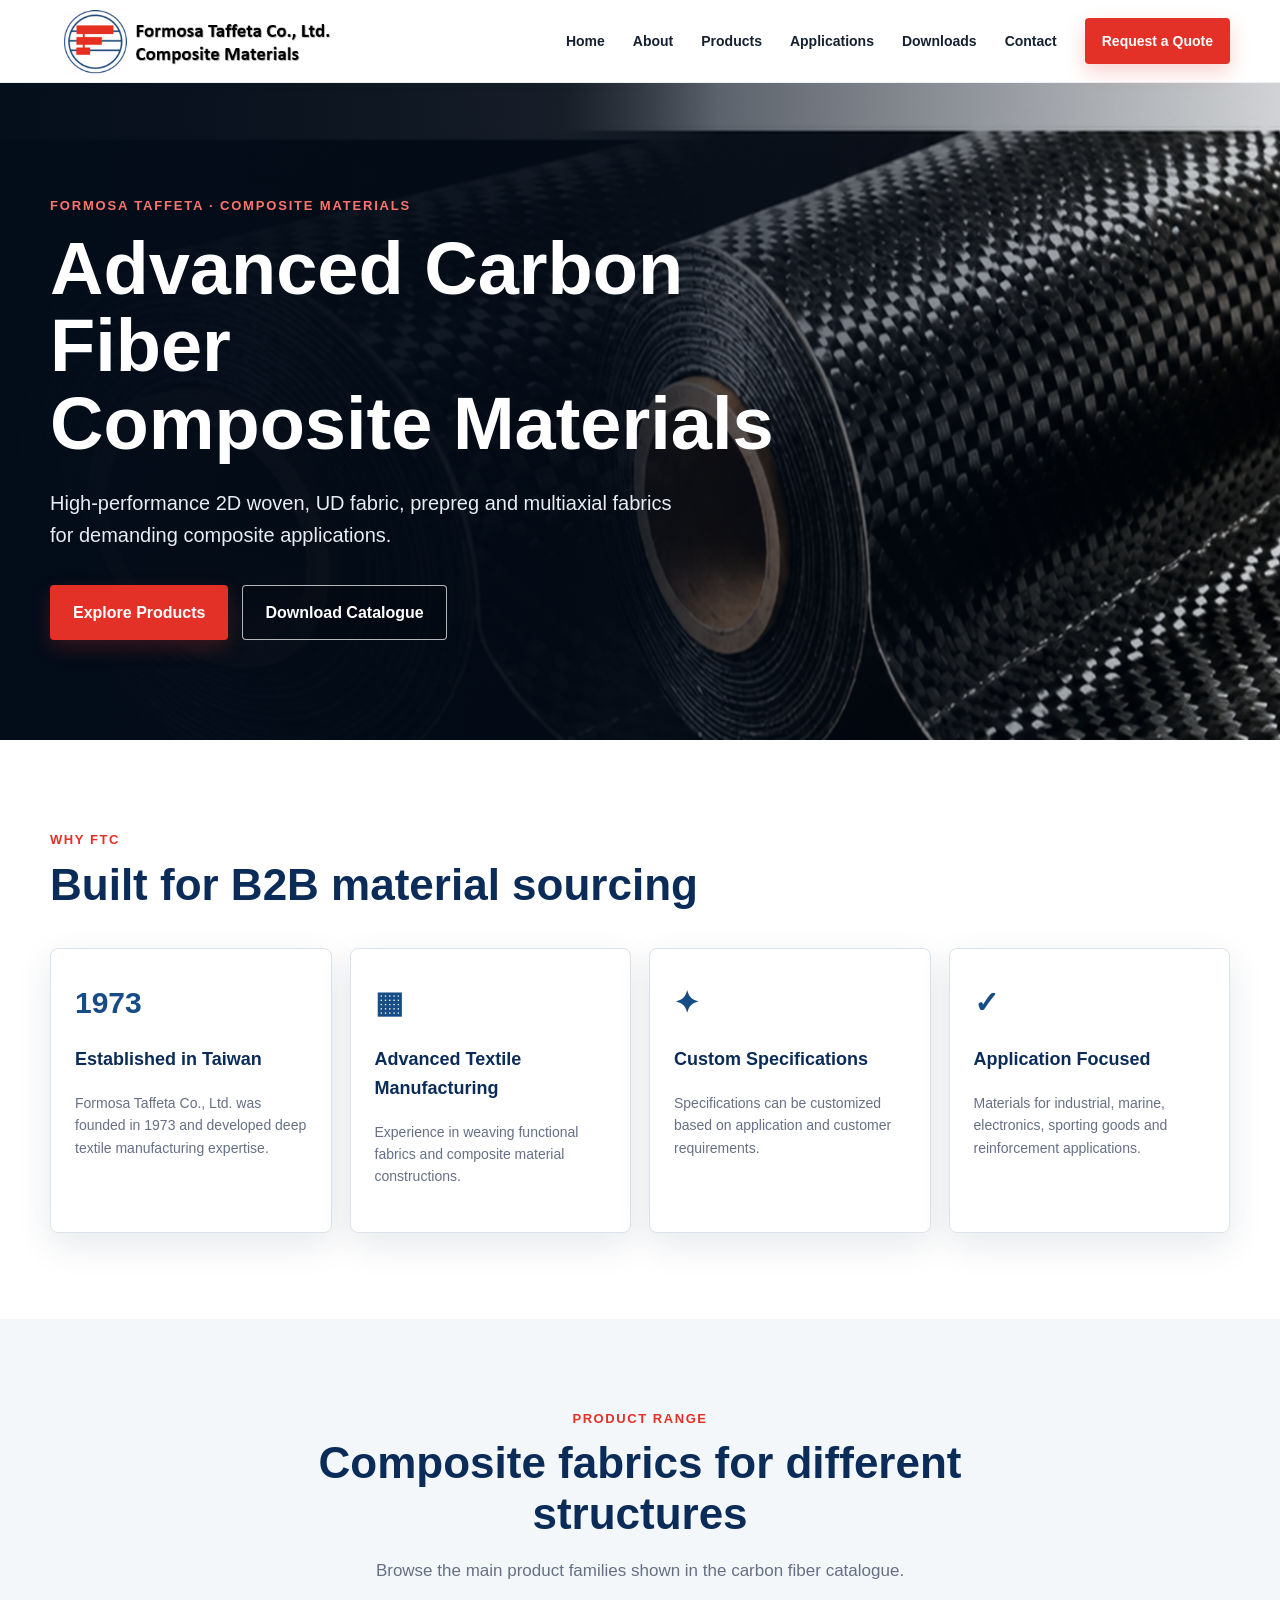
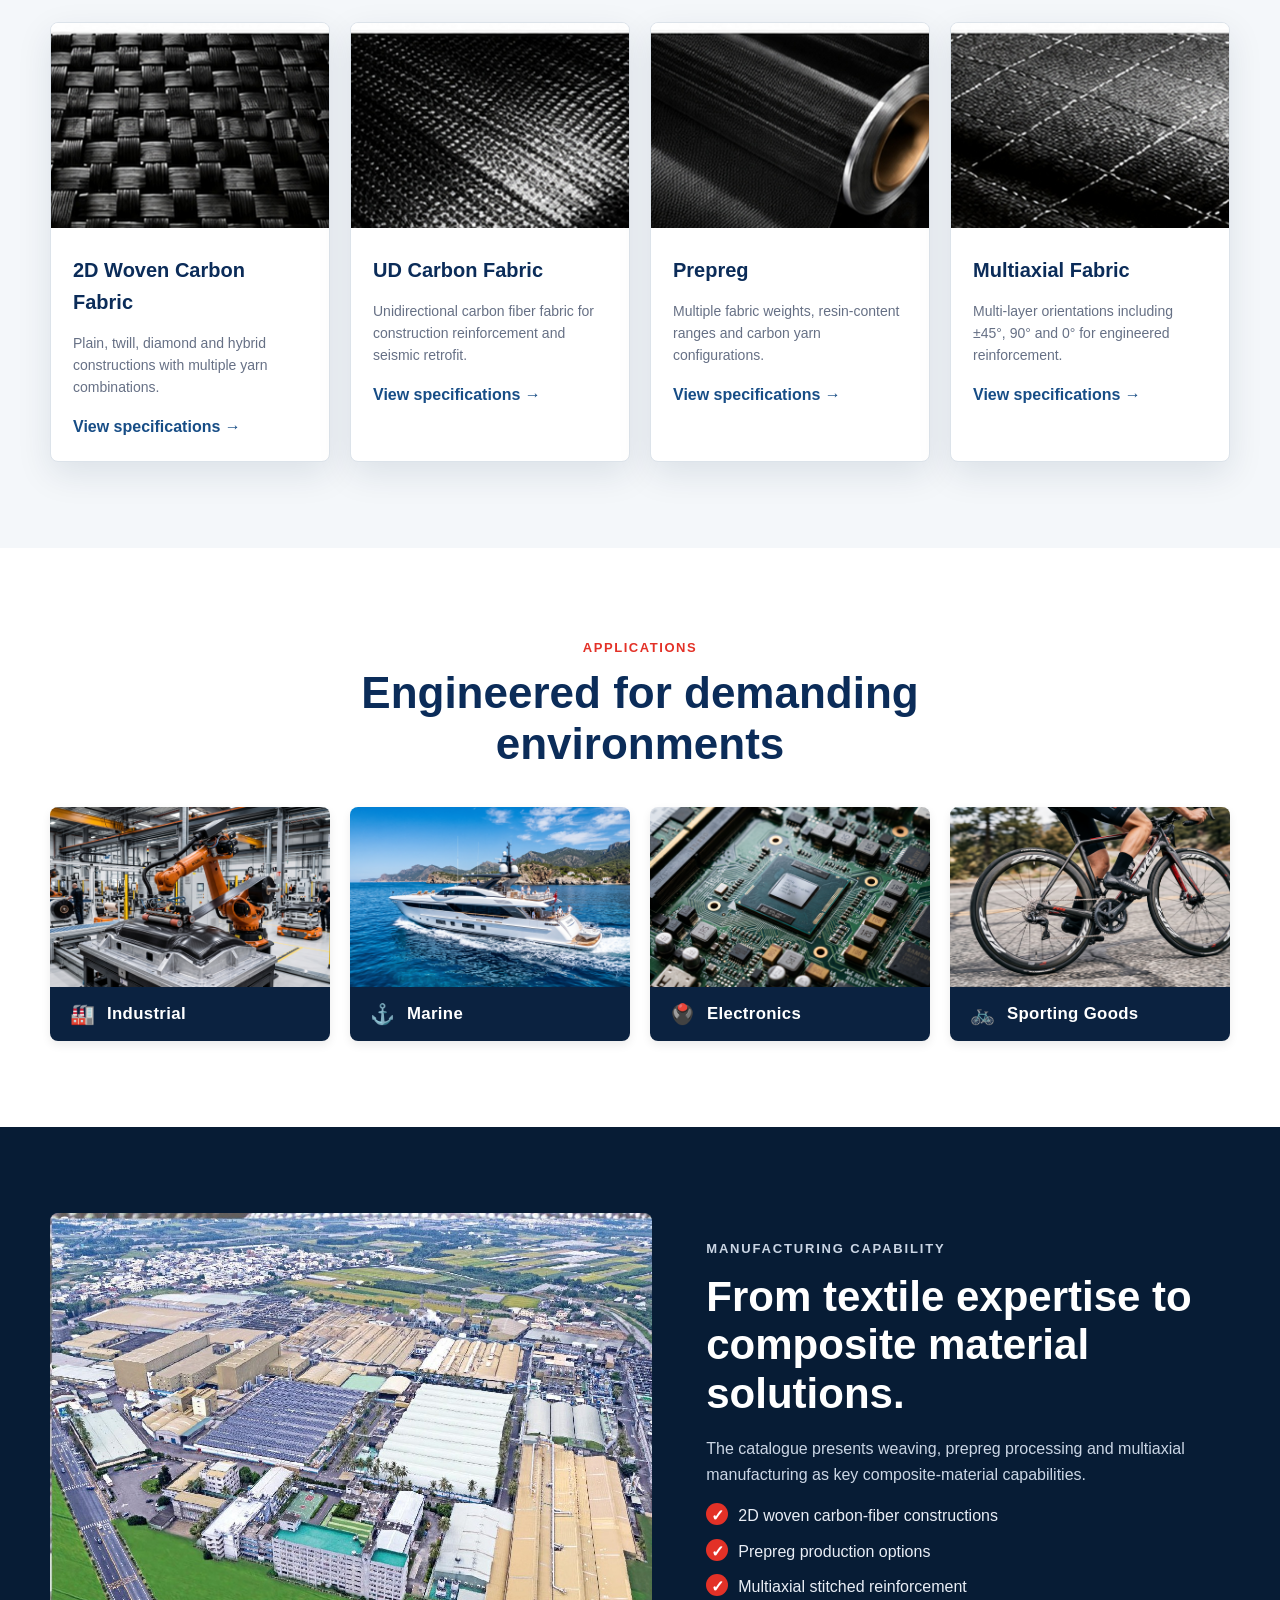
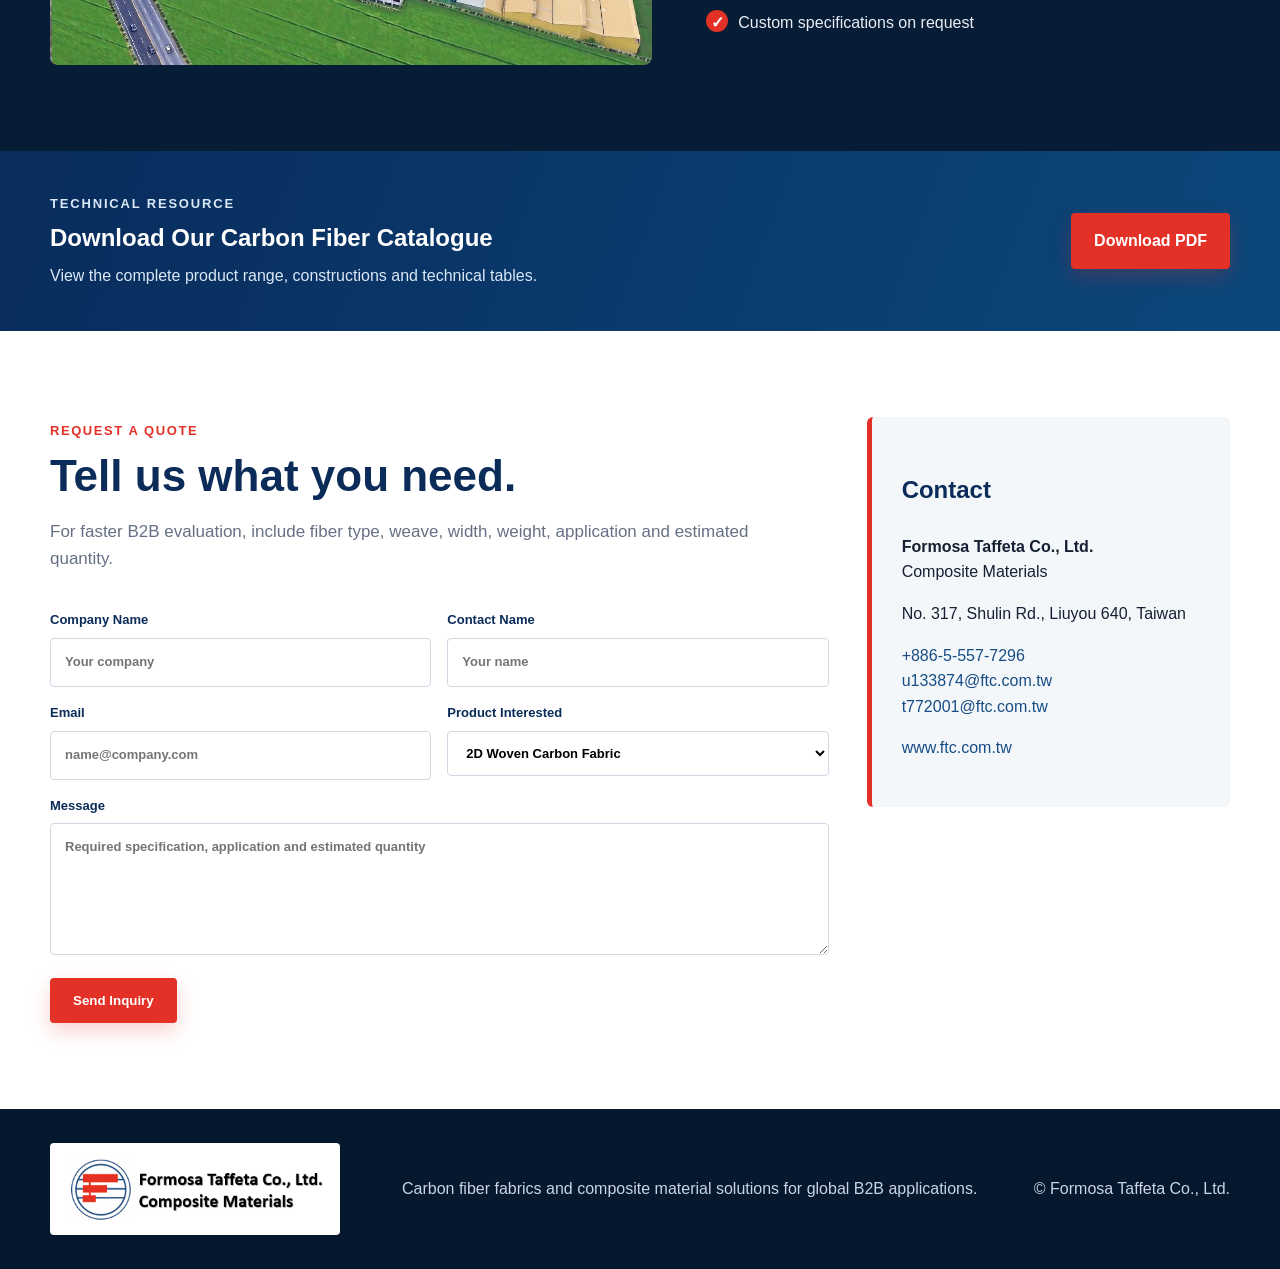
==== index.html @ 5f7ea757 "Update index.html" ====
<!doctype html>
<html lang="en">
<head>
  <meta charset="utf-8">
  <meta name="viewport" content="width=device-width, initial-scale=1">
  <meta name="description" content="Formosa Taffeta composite materials — carbon fiber fabrics, UD fabrics, prepreg and multiaxial fabrics for industrial applications.">
  <title>Formosa Taffeta Composite Materials</title>
  <link rel="stylesheet" href="css/style.css">
</head>
<body>
  <header class="site-header">
    <div class="container header-inner">
      <a class="brand" href="#home" aria-label="Formosa Taffeta Composite Materials home">
        <img src="images/logo.png" alt="Formosa Taffeta Co., Ltd. Composite Materials logo">
      </a>
      <input class="nav-toggle" type="checkbox" id="nav-toggle" aria-label="Toggle navigation">
      <label class="nav-toggle-label" for="nav-toggle"><span></span><span></span><span></span></label>
      <nav class="main-nav" aria-label="Primary navigation">
        <a href="#home">Home</a><a href="#about">About</a><a href="#products">Products</a>
        <a href="#applications">Applications</a><a href="#downloads">Downloads</a><a href="#contact">Contact</a>
        <a class="btn btn-sm btn-red" href="#contact">Request a Quote</a>
      </nav>
    </div>
  </header>

  <main>
    <section id="home" class="hero">
      <div class="hero-overlay"></div>
      <div class="container hero-content">
        <p class="eyebrow">FORMOSA TAFFETA · COMPOSITE MATERIALS</p>
        <h1>Advanced Carbon Fiber<br>Composite Materials</h1>
        <p class="hero-copy">High-performance 2D woven, UD fabric, prepreg and multiaxial fabrics for demanding composite applications.</p>
        <div class="hero-actions">
          <a class="btn btn-red" href="#products">Explore Products</a>
          <a class="btn btn-ghost" href="docs/FTC_Carbon_Fiber_Catalogue.pdf" target="_blank" rel="noopener">Download Catalogue</a>
        </div>
      </div>
    </section>

    <section id="about" class="section why-section">
      <div class="container">
        <div class="section-heading"><span>WHY FTC</span><h2>Built for B2B material sourcing</h2></div>
        <div class="why-grid">
          <article class="why-card"><div class="icon">1973</div><h3>Established in Taiwan</h3><p>Formosa Taffeta Co., Ltd. was founded in 1973 and developed deep textile manufacturing expertise.</p></article>
          <article class="why-card"><div class="icon">▦</div><h3>Advanced Textile Manufacturing</h3><p>Experience in weaving functional fabrics and composite material constructions.</p></article>
          <article class="why-card"><div class="icon">✦</div><h3>Custom Specifications</h3><p>Specifications can be customized based on application and customer requirements.</p></article>
          <article class="why-card"><div class="icon">✓</div><h3>Application Focused</h3><p>Materials for industrial, marine, electronics, sporting goods and reinforcement applications.</p></article>
        </div>
      </div>
    </section>

  <section id="products" class="section section-muted">
      <div class="container">
        <div class="section-heading centered"><span>PRODUCT RANGE</span><h2>Composite fabrics for different structures</h2><p>Browse the main product families shown in the carbon fiber catalogue.</p></div>
        <div class="product-grid">
          <article class="product-card"><img src="images/product-2d-woven.jpg" alt="2D woven carbon fiber fabric samples"><div class="card-body"><h3>2D Woven Carbon Fabric</h3><p>Plain, twill, diamond and hybrid constructions with multiple yarn combinations.</p><a href="2d-woven.html">View specifications →</a></div></article>
          <article class="product-card"><img src="images/product-ud.jpg" alt="Carbon fabric weaving process"><div class="card-body"><h3>UD Carbon Fabric</h3><p>Unidirectional carbon fiber fabric for construction reinforcement and seismic retrofit.</p><a href="#downloads">View specifications →</a></div></article>
          <article class="product-card"><img src="images/product-prepreg.jpg" alt="Prepreg production equipment"><div class="card-body"><h3>Prepreg</h3><p>Multiple fabric weights, resin-content ranges and carbon yarn configurations.</p><a href="#downloads">View specifications →</a></div></article>
          <article class="product-card"><img src="images/product-multiaxial.jpg" alt="Multiaxial carbon fiber manufacturing equipment"><div class="card-body"><h3>Multiaxial Fabric</h3><p>Multi-layer orientations including ±45°, 90° and 0° for engineered reinforcement.</p><a href="#downloads">View specifications →</a></div></article>
        </div>
      </div>
    </section>

<section id="applications" class="section">
      <div class="container">
        <div class="section-heading centered"><span>APPLICATIONS</span><h2>Engineered for demanding environments</h2></div>
        <div class="application-grid">
          <div class="app-card">
            <div class="app-img">
              <img src="images/app-industrial.jpg" alt="Industrial">
            </div>
            <div class="app-bar">
              <span class="app-icon">🏭</span>
              <span class="app-title">Industrial</span>
            </div>
          </div>

          <div class="app-card">
            <div class="app-img">
              <img src="images/app-marine.jpg" alt="Marine">
            </div>
            <div class="app-bar">
              <span class="app-icon">⚓</span>
              <span class="app-title">Marine</span>
            </div>
          </div>

          <div class="app-card">
            <div class="app-img">
              <img src="images/app-electronics.jpg" alt="Electronics">
            </div>
            <div class="app-bar">
              <span class="app-icon">🖲️</span>
              <span class="app-title">Electronics</span>
            </div>
          </div>

          <div class="app-card">
            <div class="app-img">
              <img src="images/app-sporting.jpg" alt="Sporting Goods">
            </div>
            <div class="app-bar">
              <span class="app-icon">🚲</span>
              <span class="app-title">Sporting Goods</span>
            </div>
          </div>
        </div>
      </div>
    </section>

    <section class="capability section section-dark">
      <div class="container capability-grid">
        <div class="capability-image"><img src="images/factory.jpg" alt="Formosa Taffeta manufacturing facility"></div>
        <div class="capability-copy">
          <p class="eyebrow red">MANUFACTURING CAPABILITY</p>
          <h2>From textile expertise to composite material solutions.</h2>
          <p>The catalogue presents weaving, prepreg processing and multiaxial manufacturing as key composite-material capabilities.</p>
          <ul class="check-list"><li>2D woven carbon-fiber constructions</li><li>Prepreg production options</li><li>Multiaxial stitched reinforcement</li><li>Custom specifications on request</li></ul>
        </div>
      </div>
    </section>

    <!--section id="specs" class="section specs-section">
      <div class="container">
        <div class="section-heading centered"><span>FEATURED SPECIFICATIONS</span><h2>Quick reference for sourcing teams</h2><p>Selected examples from the uploaded carbon fiber catalogue.</p></div>
        <div class="weave-strip" aria-label="Representative 2D woven fabric samples">
          <figure><img src="images/weave-plain.jpg" alt="Plain weave sample"><figcaption>Plain</figcaption></figure>
          <figure><img src="images/weave-twill.jpg" alt="Twill weave sample"><figcaption>Twill</figcaption></figure>
          <figure><img src="images/weave-hybrid.jpg" alt="Hybrid weave sample"><figcaption>Hybrid</figcaption></figure>
          <figure><img src="images/weave-heavy.jpg" alt="Heavy carbon weave sample"><figcaption>Carbon</figcaption></figure>
        </div>
        <div class="table-wrap">
          <table>
            <thead><tr><th>Product</th><th>Weave</th><th>Width</th><th>Thickness</th><th>Weight</th></tr></thead>
            <tbody>
              <tr><td>EC2C</td><td>1/1 Plain</td><td>100 cm</td><td>0.19 mm</td><td>144.0 g/m²</td></tr>
              <tr><td>EC2D</td><td>2/2 Twill</td><td>100 cm</td><td>0.19 mm</td><td>144.0 g/m²</td></tr>
              <tr><td>EC3C</td><td>1/1 Plain</td><td>100 cm</td><td>0.24 mm</td><td>200.0 g/m²</td></tr>
              <tr><td>EC3X</td><td>2/2 Twill</td><td>100 cm</td><td>0.25 mm</td><td>208.0 g/m²</td></tr>
            </tbody>
          </table>
        </div>
        <p class="fineprint">Specifications can be customized based on request. For complete data, use the catalogue download below.</p>
      </div>
  </section-->

    <section id="downloads" class="download-band">
      <div class="container download-inner"><div><p class="eyebrow">TECHNICAL RESOURCE</p><h2>Download Our Carbon Fiber Catalogue</h2><p>View the complete product range, constructions and technical tables.</p></div><a class="btn btn-red" href="docs/FTC_Carbon_Fiber_Catalogue.pdf" target="_blank" rel="noopener">Download PDF</a></div>
    </section>

    <section id="contact" class="section contact-section">
      <div class="container contact-grid">
        <div><div class="section-heading"><span>REQUEST A QUOTE</span><h2>Tell us what you need.</h2><p>For faster B2B evaluation, include fiber type, weave, width, weight, application and estimated quantity.</p></div>
          <form class="rfq-form" action="mailto:u133874@ftc.com.tw" method="post" enctype="text/plain">
            <label>Company Name<input name="Company" required placeholder="Your company"></label>
            <label>Contact Name<input name="Contact" required placeholder="Your name"></label>
            <label>Email<input name="Email" type="email" required placeholder="name@company.com"></label>
            <label>Product Interested<select name="Product"><option>2D Woven Carbon Fabric</option><option>UD Carbon Fabric</option><option>Prepreg</option><option>Multiaxial Fabric</option></select></label>
            <label class="full">Message<textarea name="Message" rows="5" placeholder="Required specification, application and estimated quantity"></textarea></label>
            <button class="btn btn-red" type="submit">Send Inquiry</button>
          </form>
        </div>
        <aside class="contact-card"><h3>Contact</h3><p><strong>Formosa Taffeta Co., Ltd.</strong><br>Composite Materials</p><p>No. 317, Shulin Rd., Liuyou 640, Taiwan</p><p><a href="tel:+88655577296">+886-5-557-7296</a><br><a href="mailto:u133874@ftc.com.tw">u133874@ftc.com.tw</a><br><a href="mailto:t772001@ftc.com.tw">t772001@ftc.com.tw</a></p><p><a href="https://www.ftc.com.tw" target="_blank" rel="noopener">www.ftc.com.tw</a></p></aside>
      </div>
    </section>
  </main>

  <footer class="site-footer"><div class="container footer-grid"><img src="images/logo.png" alt="Formosa Taffeta Composite Materials"><p>Carbon fiber fabrics and composite material solutions for global B2B applications.</p><p>© Formosa Taffeta Co., Ltd.</p></div></footer>
</body>
</html>
---- css/style.css ----
:root{--navy:#0b2c59;--blue:#174d86;--red:#e33127;--ink:#152033;--muted:#667085;--line:#dce3ea;--soft:#f4f7fa;--white:#fff;--shadow:0 12px 35px rgba(10,35,67,.10)}
*{box-sizing:border-box}html{scroll-behavior:smooth}body{margin:0;font-family:Inter,Arial,"Noto Sans",sans-serif;color:var(--ink);background:#fff;line-height:1.6}img{max-width:100%;display:block}a{color:inherit;text-decoration:none}.container{width:min(1180px,calc(100% - 40px));margin:auto}.site-header{position:sticky;top:0;z-index:50;background:rgba(255,255,255,.97);border-bottom:1px solid #eef1f4;backdrop-filter:blur(12px)}.header-inner{min-height:82px;display:flex;align-items:center;justify-content:space-between;gap:24px}.brand img{width:290px;height:auto}.main-nav{display:flex;align-items:center;gap:28px;font-size:14px;font-weight:700}.main-nav>a:not(.btn):hover{color:var(--red)}.btn{display:inline-flex;align-items:center;justify-content:center;padding:14px 22px;border-radius:4px;font-weight:800;transition:.2s ease;border:1px solid transparent;cursor:pointer}.btn:hover{transform:translateY(-2px)}.btn-red{background:var(--red);color:#fff;box-shadow:0 8px 20px rgba(227,49,39,.22)}.btn-sm{padding:11px 16px}.btn-ghost{border-color:rgba(255,255,255,.7);color:#fff;background:rgba(0,0,0,.15)}.hero{min-height:610px;position:relative;display:grid;align-items:center;background:url('../images/hero-carbon.jpg') center/cover no-repeat;color:#fff}.hero-overlay{position:absolute;inset:0;background:linear-gradient(90deg,rgba(3,13,27,.94) 0%,rgba(3,13,27,.73) 48%,rgba(3,13,27,.18) 100%)}.hero-content{position:relative;padding:100px 0}.eyebrow{font-size:13px;font-weight:900;letter-spacing:.14em;text-transform:uppercase}.hero .eyebrow{color:#ff756d}.hero h1{font-size:clamp(46px,6vw,74px);line-height:1.05;max-width:800px;margin:12px 0 24px}.hero-copy{max-width:650px;font-size:20px;color:#e8edf4}.hero-actions{display:flex;gap:14px;flex-wrap:wrap;margin-top:34px}.section{padding:86px 0}.section-muted{background:var(--soft)}.section-heading{max-width:760px;margin-bottom:38px}.section-heading.centered{text-align:center;margin-left:auto;margin-right:auto}.section-heading span{color:var(--red);font-weight:900;font-size:13px;letter-spacing:.12em}.section-heading h2{font-size:clamp(30px,4vw,44px);line-height:1.16;margin:7px 0 12px;color:var(--navy)}.section-heading p{color:var(--muted);font-size:17px}.why-grid{display:grid;grid-template-columns:repeat(4,1fr);gap:18px}.why-card{padding:30px 24px;border:1px solid var(--line);background:#fff;box-shadow:var(--shadow);border-radius:8px}.why-card .icon{font-size:30px;color:var(--blue);font-weight:900}.why-card h3{font-size:18px;color:var(--navy)}.why-card p{color:var(--muted);font-size:14px}.product-grid{display:grid;grid-template-columns:repeat(4,1fr);gap:20px}.product-card{overflow:hidden;background:#fff;border:1px solid var(--line);border-radius:8px;box-shadow:var(--shadow)}.product-card img{width:100%;height:205px;object-fit:cover}.card-body{padding:22px}.card-body .tag{margin:0;color:var(--red);font-weight:900}.card-body h3{margin:4px 0 10px;color:var(--navy);font-size:20px}.card-body p{color:var(--muted);font-size:14px;min-height:68px}.card-body a{color:var(--blue);font-weight:800}.application-grid{display:grid;grid-template-columns:repeat(4,1fr);gap:20px}.application-grid article{padding:28px;border:1px solid var(--line);border-top:4px solid var(--navy);border-radius:6px}.app-icon{font-size:34px;color:var(--red)}.application-grid h3{color:var(--navy)}.application-grid p{color:var(--muted)}.section-dark{background:#071c35;color:#fff}.capability-grid{display:grid;grid-template-columns:1.15fr 1fr;align-items:center;gap:54px}.capability-image img{width:100%;aspect-ratio:4/3;object-fit:cover;border-radius:8px}.capability-copy h2{font-size:42px;line-height:1.15;margin:8px 0 18px}.capability-copy p{color:#cbd6e5}.red{color:#ff665c}.check-list{list-style:none;padding:0}.check-list li{margin:10px 0;color:#e9eef6}.check-list li:before{content:'✓';display:inline-grid;place-items:center;width:22px;height:22px;margin-right:10px;border-radius:50%;background:var(--red);color:white;font-weight:900}.weave-strip{display:grid;grid-template-columns:repeat(4,1fr);gap:14px;margin-bottom:24px}.weave-strip figure{margin:0;border:1px solid var(--line);background:#fff}.weave-strip img{width:100%;height:130px;object-fit:cover}.weave-strip figcaption{text-align:center;padding:8px;font-weight:800}.table-wrap{overflow-x:auto;border:1px solid var(--line);border-radius:6px}table{width:100%;border-collapse:collapse;min-width:720px}th{background:var(--navy);color:#fff;text-align:left;padding:13px 16px}td{padding:12px 16px;border-bottom:1px solid var(--line)}tbody tr:nth-child(even){background:#f7f9fb}.fineprint{font-size:13px;color:var(--muted)}.download-band{padding:38px 0;background:linear-gradient(110deg,#082c5c,#0c477b);color:#fff}.download-inner{display:flex;align-items:center;justify-content:space-between;gap:28px}.download-inner h2{margin:2px 0}.download-inner p{margin:5px 0;color:#dbe8f7}.contact-grid{display:grid;grid-template-columns:1.5fr .7fr;gap:38px}.rfq-form{display:grid;grid-template-columns:1fr 1fr;gap:16px}.rfq-form label{font-size:13px;font-weight:800;color:var(--navy)}input,select,textarea{width:100%;margin-top:7px;border:1px solid #cfd8e3;padding:13px 14px;border-radius:4px;font:inherit;background:#fff}.rfq-form .full{grid-column:1/-1}.rfq-form button{width:max-content}.contact-card{align-self:start;background:var(--soft);border-left:5px solid var(--red);padding:30px;border-radius:6px}.contact-card h3{font-size:24px;color:var(--navy)}.contact-card a{color:var(--blue)}.site-footer{background:#06182d;color:#c9d5e5;padding:34px 0}.footer-grid{display:grid;grid-template-columns:320px 1fr auto;align-items:center;gap:32px}.footer-grid img{background:#fff;border-radius:4px;padding:8px;width:290px}.nav-toggle,.nav-toggle-label{display:none}
@media(max-width:980px){.main-nav{position:absolute;left:0;right:0;top:82px;background:#fff;padding:22px 24px;flex-direction:column;align-items:flex-start;transform:scaleY(0);transform-origin:top;opacity:0;pointer-events:none;border-bottom:1px solid var(--line)}.nav-toggle-label{display:flex;width:34px;height:28px;flex-direction:column;justify-content:space-between;cursor:pointer}.nav-toggle-label span{height:3px;background:var(--navy);border-radius:4px}.nav-toggle:checked~.main-nav{transform:scaleY(1);opacity:1;pointer-events:auto}.why-grid,.product-grid,.application-grid{grid-template-columns:repeat(2,1fr)}.capability-grid,.contact-grid{grid-template-columns:1fr}.footer-grid{grid-template-columns:1fr}.footer-grid img{width:250px}.hero{min-height:540px}}
@media(max-width:640px){.container{width:min(100% - 28px,1180px)}.header-inner{min-height:70px}.brand img{width:220px}.main-nav{top:70px}.hero{min-height:560px;background-position:60% center}.hero-content{padding:72px 0}.hero h1{font-size:42px}.hero-copy{font-size:17px}.section{padding:62px 0}.why-grid,.product-grid,.application-grid,.weave-strip{grid-template-columns:1fr}.product-card img{height:220px}.capability-copy h2{font-size:34px}.download-inner{align-items:flex-start;flex-direction:column}.rfq-form{grid-template-columns:1fr}.rfq-form .full{grid-column:auto}.weave-strip{grid-template-columns:repeat(2,1fr)}.footer-grid{gap:14px}}
/* Applications 圖片卡片樣式 */
.application-grid {
  display: grid;
  grid-template-columns: repeat(4, 1fr);
  gap: 1.25rem;
}

@media (max-width: 992px) {
  .application-grid {
    grid-template-columns: repeat(2, 1fr);
  }
}

@media (max-width: 576px) {
  .application-grid {
    grid-template-columns: 1fr;
  }
}

.app-card {
  display: flex;
  flex-direction: column;
  border-radius: 8px;
  overflow: hidden;
  box-shadow: 0 4px 10px rgba(0, 0, 0, 0.08);
  transition: transform 0.25s ease, box-shadow 0.25s ease;
}

.app-card:hover {
  transform: translateY(-4px);
  box-shadow: 0 8px 20px rgba(0, 0, 0, 0.15);
}

.app-img {
  width: 100%;
  height: 180px;
}

.app-img img {
  width: 100%;
  height: 100%;
  object-fit: cover;
  display: block;
}

.app-bar {
  background-color: #0b2240;
  color: #ffffff;
  display: flex;
  align-items: center;
  gap: 0.75rem;
  padding: 0.85rem 1.25rem;
}

.app-icon {
  font-size: 1.25rem;
  line-height: 1;
  display: flex;
  align-items: center;
}

.app-title {
  font-size: 1.05rem;
  font-weight: 600;
  letter-spacing: 0.02em;
}
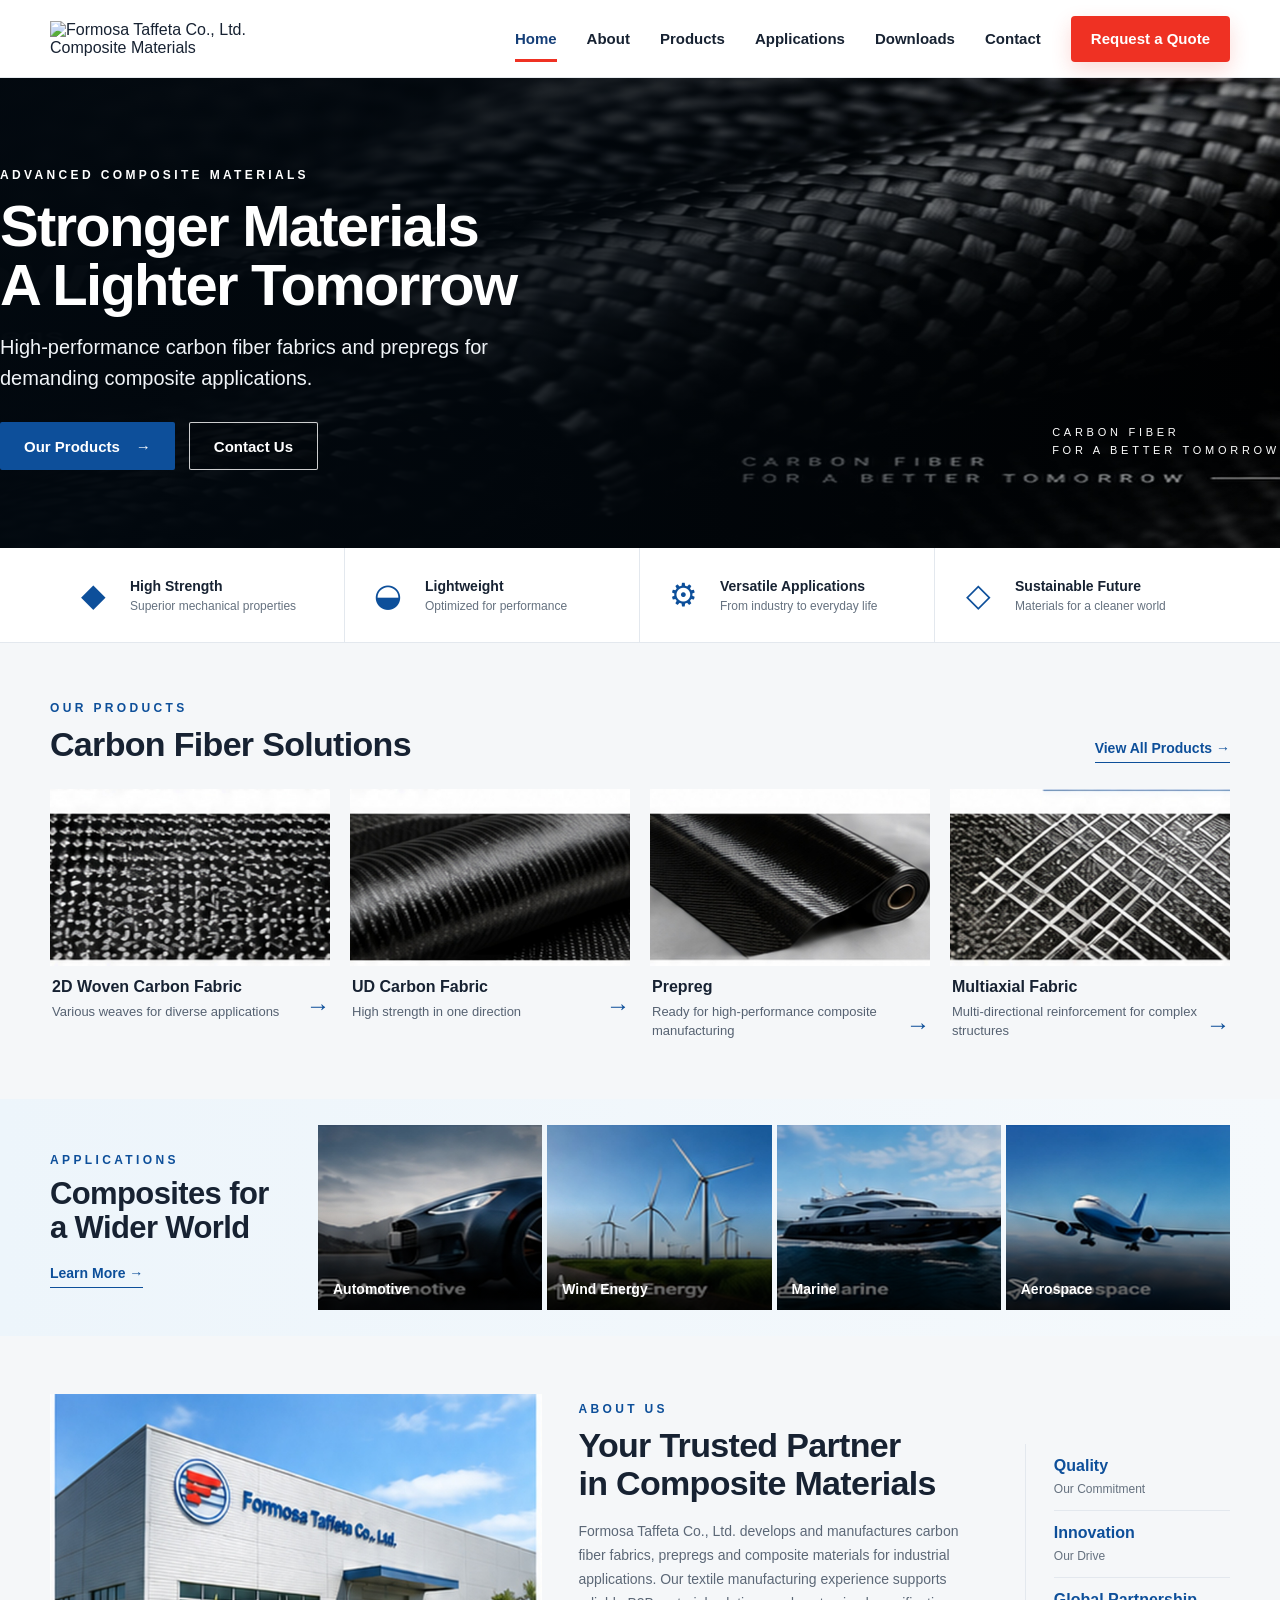
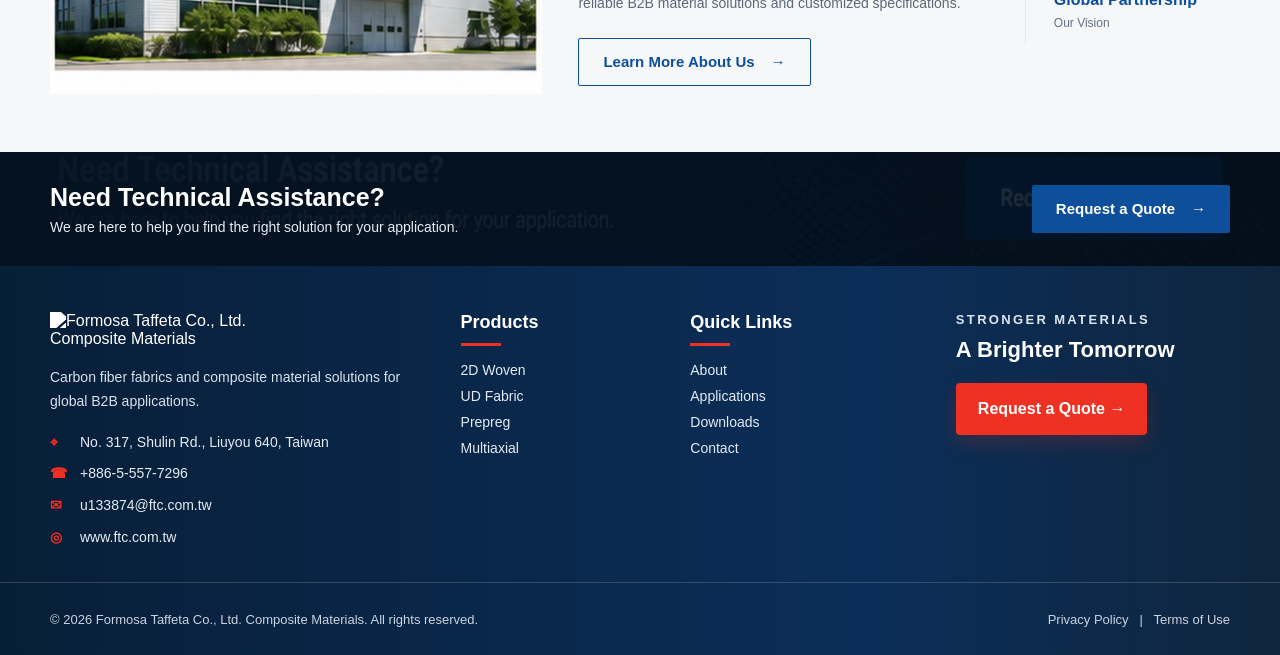
==== commit 2c2fdfdf: "Rename home-content.html to index.html" ====
--- a/index.html
+++ b/index.html
@@ -3,168 +3,611 @@
 <head>
   <meta charset="utf-8">
   <meta name="viewport" content="width=device-width, initial-scale=1">
-  <meta name="description" content="Formosa Taffeta composite materials — carbon fiber fabrics, UD fabrics, prepreg and multiaxial fabrics for industrial applications.">
-  <title>Formosa Taffeta Composite Materials</title>
-  <link rel="stylesheet" href="css/style.css">
+  <meta name="description" content="Formosa Taffeta Composite Materials homepage for carbon fiber fabrics and composite solutions.">
+  <title>FTC Composite Materials - Formosa Taffeta Co., Ltd.</title>
+  
+  <!-- 外部樣式表 (保留你原本引入的 home-content.css) -->
+  <link rel="stylesheet" href="css/home-content.css">
+
+  <style>
+    /* ==========================================
+       全站共用色彩與基礎設定
+       ========================================== */
+    :root {
+      --navy: #153f78;
+      --navy-dark: #031a34;
+      --navy-footer: #062a55;
+      --text: #172232;
+      --red: #ef3123;
+      --line: #e7ebef;
+      --footer-line: rgba(255, 255, 255, 0.16);
+      --white: #ffffff;
+    }
+
+    * {
+      box-sizing: border-box;
+    }
+
+    body {
+      margin: 0;
+      font-family: Arial, Helvetica, sans-serif;
+      background: #f5f7f9;
+      color: var(--text);
+    }
+
+    /* ==========================================
+       HEADER (導覽列樣式)
+       ========================================== */
+    .site-header {
+      width: 100%;
+      height: 78px;
+      background: var(--white);
+      border-bottom: 1px solid var(--line);
+      position: sticky;
+      top: 0;
+      z-index: 9999;
+    }
+
+    .header-container {
+      width: min(1180px, calc(100% - 40px));
+      height: 100%;
+      margin: 0 auto;
+      display: flex;
+      align-items: center;
+      gap: 30px;
+    }
+
+    .brand {
+      display: flex;
+      align-items: center;
+      flex-shrink: 0;
+    }
+
+    .brand img {
+      width: 275px;
+      height: auto;
+      display: block;
+    }
+
+    .main-nav {
+      margin-left: auto;
+      display: flex;
+      align-items: center;
+      gap: 30px;
+    }
+
+    .main-nav > a:not(.quote-btn) {
+      position: relative;
+      height: 78px;
+      display: flex;
+      align-items: center;
+      color: var(--text);
+      text-decoration: none;
+      font-size: 15px;
+      font-weight: 700;
+      white-space: nowrap;
+    }
+
+    .main-nav > a:not(.quote-btn):hover,
+    .main-nav > a.active:not(.quote-btn) {
+      color: var(--navy);
+    }
+
+    .main-nav > a:not(.quote-btn)::after {
+      content: "";
+      position: absolute;
+      left: 50%;
+      right: 50%;
+      bottom: 16px;
+      height: 3px;
+      background: var(--red);
+      transition: 0.2s ease;
+    }
+
+    .main-nav > a:not(.quote-btn):hover::after,
+    .main-nav > a.active:not(.quote-btn)::after {
+      left: 0;
+      right: 0;
+    }
+
+    .quote-btn {
+      min-height: 46px;
+      padding: 0 20px;
+      display: inline-flex;
+      align-items: center;
+      justify-content: center;
+      background: var(--red);
+      color: #fff;
+      text-decoration: none;
+      font-size: 15px;
+      font-weight: 800;
+      border-radius: 4px;
+      box-shadow: 0 8px 20px rgba(239, 49, 35, 0.18);
+      white-space: nowrap;
+    }
+
+    .menu-toggle {
+      display: none;
+      margin-left: auto;
+      border: 0;
+      background: transparent;
+      color: var(--navy);
+      font-size: 28px;
+      cursor: pointer;
+    }
+
+    @media (max-width: 900px) {
+      .site-header { height: 72px; }
+      .header-container { width: calc(100% - 28px); }
+      .brand img { width: 215px; max-width: 70vw; }
+      .menu-toggle { display: block; }
+      .main-nav {
+        display: none;
+        position: absolute;
+        top: 72px;
+        left: 0;
+        right: 0;
+        margin: 0;
+        padding: 10px 20px 20px;
+        background: #fff;
+        flex-direction: column;
+        align-items: stretch;
+        gap: 0;
+        box-shadow: 0 12px 25px rgba(0, 0, 0, 0.12);
+      }
+      .main-nav.open { display: flex; }
+      .main-nav > a:not(.quote-btn) {
+        height: auto;
+        padding: 14px 4px;
+        border-bottom: 1px solid #eee;
+      }
+      .main-nav > a:not(.quote-btn)::after { display: none; }
+      .quote-btn { margin-top: 14px; }
+    }
+
+    /* ==========================================
+       FOOTER (頁尾樣式)
+       ========================================== */
+    .site-footer {
+      background: linear-gradient(90deg, rgba(3, 26, 52, 0.98) 0%, rgba(6, 42, 85, 0.98) 68%, rgba(3, 26, 52, 0.95) 100%);
+      color: #ffffff;
+    }
+
+    .footer-main {
+      width: min(1180px, calc(100% - 40px));
+      margin: 0 auto;
+      padding: 46px 0 34px;
+      display: grid;
+      grid-template-columns: 1.45fr 0.75fr 0.85fr 1.1fr;
+      gap: 36px;
+      align-items: start;
+    }
+
+    .footer-brand img {
+      width: 265px;
+      max-width: 100%;
+      display: block;
+      margin-bottom: 18px;
+      filter: brightness(0) invert(1);
+    }
+
+    .footer-brand .tagline {
+      color: #d7e2ec;
+      font-size: 14px;
+      line-height: 1.7;
+      margin: 0 0 18px;
+      max-width: 360px;
+    }
+
+    .contact-list {
+      display: grid;
+      gap: 10px;
+      margin-top: 18px;
+    }
+
+    .contact-row {
+      display: flex;
+      gap: 10px;
+      align-items: flex-start;
+      color: #e5ecf2;
+      font-size: 14px;
+      line-height: 1.55;
+    }
+
+    .contact-icon {
+      width: 20px;
+      color: var(--red);
+      font-weight: 700;
+      flex: 0 0 auto;
+    }
+
+    .footer-col h3 {
+      margin: 0 0 16px;
+      font-size: 18px;
+      color: #fff;
+    }
+
+    .footer-col h3::after {
+      content: "";
+      display: block;
+      width: 40px;
+      height: 3px;
+      background: var(--red);
+      margin-top: 10px;
+    }
+
+    .footer-links {
+      display: grid;
+      gap: 10px;
+    }
+
+    .footer-links a {
+      color: #e4ebf2;
+      text-decoration: none;
+      font-size: 14px;
+      transition: 0.2s ease;
+    }
+
+    .footer-links a:hover {
+      color: #fff;
+      transform: translateX(2px);
+    }
+
+    .footer-cta {
+      padding-left: 10px;
+    }
+
+    .footer-cta .eyebrow {
+      margin: 0 0 8px;
+      color: #dce5ee;
+      font-size: 13px;
+      letter-spacing: 0.18em;
+      text-transform: uppercase;
+    }
+
+    .footer-cta .headline {
+      margin: 0 0 18px;
+      font-size: 22px;
+      line-height: 1.35;
+      font-weight: 800;
+    }
+
+    .footer-cta .quote-btn {
+      min-height: 52px;
+      padding: 0 22px;
+      font-size: 16px;
+      box-shadow: 0 8px 20px rgba(239, 49, 35, 0.2);
+    }
+
+    .footer-cta .quote-btn:hover {
+      filter: brightness(0.95);
+      transform: translateY(-1px);
+    }
+
+    .footer-bottom {
+      border-top: 1px solid var(--footer-line);
+    }
+
+    .footer-bottom-inner {
+      width: min(1180px, calc(100% - 40px));
+      margin: 0 auto;
+      min-height: 72px;
+      display: flex;
+      align-items: center;
+      justify-content: space-between;
+      gap: 24px;
+      color: #c9d4df;
+      font-size: 13px;
+    }
+
+    .footer-bottom a {
+      color: #c9d4df;
+      text-decoration: none;
+    }
+
+    .footer-bottom a:hover {
+      color: #fff;
+    }
+
+    @media (max-width: 980px) {
+      .footer-main {
+        grid-template-columns: 1fr 1fr;
+      }
+    }
+
+    @media (max-width: 640px) {
+      .footer-main {
+        width: calc(100% - 28px);
+        grid-template-columns: 1fr;
+        gap: 28px;
+        padding: 34px 0 28px;
+      }
+      .footer-brand img {
+        width: 225px;
+        filter: none;
+      }
+      .footer-cta {
+        padding-left: 0;
+      }
+      .footer-bottom-inner {
+        width: calc(100% - 28px);
+        min-height: 88px;
+        flex-direction: column;
+        align-items: flex-start;
+        justify-content: center;
+        gap: 8px;
+      }
+    }
+  </style>
 </head>
 <body>
+
+  <!-- ========================================================
+       1. HEADER (頂部選單)
+       ======================================================== -->
   <header class="site-header">
-    <div class="container header-inner">
-      <a class="brand" href="#home" aria-label="Formosa Taffeta Composite Materials home">
-        <img src="images/logo.png" alt="Formosa Taffeta Co., Ltd. Composite Materials logo">
+    <div class="header-container">
+      <a class="brand" href="index.html" aria-label="Formosa Taffeta Composite Materials home">
+        <img src="images/logo.png" alt="Formosa Taffeta Co., Ltd. Composite Materials">
       </a>
-      <input class="nav-toggle" type="checkbox" id="nav-toggle" aria-label="Toggle navigation">
-      <label class="nav-toggle-label" for="nav-toggle"><span></span><span></span><span></span></label>
+
+      <button class="menu-toggle" type="button" aria-label="Open menu" aria-expanded="false">
+        ☰
+      </button>
+
       <nav class="main-nav" aria-label="Primary navigation">
-        <a href="#home">Home</a><a href="#about">About</a><a href="#products">Products</a>
-        <a href="#applications">Applications</a><a href="#downloads">Downloads</a><a href="#contact">Contact</a>
-        <a class="btn btn-sm btn-red" href="#contact">Request a Quote</a>
+        <a class="active" href="index.html">Home</a>
+        <a href="#about">About</a>
+        <a href="#products">Products</a>
+        <a href="#applications">Applications</a>
+        <a href="downloads.html">Downloads</a>
+        <a href="#contact-cta">Contact</a>
+        <a class="quote-btn" href="#contact-cta">Request a Quote</a>
       </nav>
     </div>
   </header>
 
-  <main>
-    <section id="home" class="hero">
-      <div class="hero-overlay"></div>
-      <div class="container hero-content">
-        <p class="eyebrow">FORMOSA TAFFETA · COMPOSITE MATERIALS</p>
-        <h1>Advanced Carbon Fiber<br>Composite Materials</h1>
-        <p class="hero-copy">High-performance 2D woven, UD fabric, prepreg and multiaxial fabrics for demanding composite applications.</p>
-        <div class="hero-actions">
-          <a class="btn btn-red" href="#products">Explore Products</a>
-          <a class="btn btn-ghost" href="docs/FTC_Carbon_Fiber_Catalogue.pdf" target="_blank" rel="noopener">Download Catalogue</a>
-        </div>
+  <!-- ========================================================
+       2. MAIN CONTENT (首頁主要內容)
+       ======================================================== -->
+  <main class="home-content">
+
+    <!-- 主視覺 Banner -->
+    <section class="home-hero">
+      <div class="home-container hero-inner">
+        <div class="hero-copy">
+          <p class="eyebrow">ADVANCED COMPOSITE MATERIALS</p>
+          <h1>Stronger Materials<br>A Lighter Tomorrow</h1>
+          <p class="hero-lead">High-performance carbon fiber fabrics and prepregs for demanding composite applications.</p>
+          <div class="hero-actions">
+            <a class="home-btn home-btn-primary" href="#products">Our Products <span>→</span></a>
+            <a class="home-btn home-btn-ghost" href="#contact-cta">Contact Us</a>
+          </div>
+        </div>
+        <p class="hero-caption">CARBON FIBER<br>FOR A BETTER TOMORROW</p>
       </div>
     </section>
 
-    <section id="about" class="section why-section">
-      <div class="container">
-        <div class="section-heading"><span>WHY FTC</span><h2>Built for B2B material sourcing</h2></div>
-        <div class="why-grid">
-          <article class="why-card"><div class="icon">1973</div><h3>Established in Taiwan</h3><p>Formosa Taffeta Co., Ltd. was founded in 1973 and developed deep textile manufacturing expertise.</p></article>
-          <article class="why-card"><div class="icon">▦</div><h3>Advanced Textile Manufacturing</h3><p>Experience in weaving functional fabrics and composite material constructions.</p></article>
-          <article class="why-card"><div class="icon">✦</div><h3>Custom Specifications</h3><p>Specifications can be customized based on application and customer requirements.</p></article>
-          <article class="why-card"><div class="icon">✓</div><h3>Application Focused</h3><p>Materials for industrial, marine, electronics, sporting goods and reinforcement applications.</p></article>
-        </div>
+    <!-- 特色條 -->
+    <section class="benefit-strip" aria-label="Key benefits">
+      <div class="home-container benefit-grid">
+        <article class="benefit-item">
+          <span class="benefit-icon">◆</span>
+          <div><h3>High Strength</h3><p>Superior mechanical properties</p></div>
+        </article>
+        <article class="benefit-item">
+          <span class="benefit-icon">◒</span>
+          <div><h3>Lightweight</h3><p>Optimized for performance</p></div>
+        </article>
+        <article class="benefit-item">
+          <span class="benefit-icon">⚙</span>
+          <div><h3>Versatile Applications</h3><p>From industry to everyday life</p></div>
+        </article>
+        <article class="benefit-item">
+          <span class="benefit-icon">◇</span>
+          <div><h3>Sustainable Future</h3><p>Materials for a cleaner world</p></div>
+        </article>
       </div>
     </section>
 
-  <section id="products" class="section section-muted">
-      <div class="container">
-        <div class="section-heading centered"><span>PRODUCT RANGE</span><h2>Composite fabrics for different structures</h2><p>Browse the main product families shown in the carbon fiber catalogue.</p></div>
+    <!-- 產品清單區塊 -->
+    <section class="home-section products-section" id="products">
+      <div class="home-container">
+        <div class="section-head">
+          <div>
+            <p class="section-eyebrow">OUR PRODUCTS</p>
+            <h2>Carbon Fiber Solutions</h2>
+          </div>
+          <a class="text-link" href="#products">View All Products <span>→</span></a>
+        </div>
+
         <div class="product-grid">
-          <article class="product-card"><img src="images/product-2d-woven.jpg" alt="2D woven carbon fiber fabric samples"><div class="card-body"><h3>2D Woven Carbon Fabric</h3><p>Plain, twill, diamond and hybrid constructions with multiple yarn combinations.</p><a href="2d-woven.html">View specifications →</a></div></article>
-          <article class="product-card"><img src="images/product-ud.jpg" alt="Carbon fabric weaving process"><div class="card-body"><h3>UD Carbon Fabric</h3><p>Unidirectional carbon fiber fabric for construction reinforcement and seismic retrofit.</p><a href="#downloads">View specifications →</a></div></article>
-          <article class="product-card"><img src="images/product-prepreg.jpg" alt="Prepreg production equipment"><div class="card-body"><h3>Prepreg</h3><p>Multiple fabric weights, resin-content ranges and carbon yarn configurations.</p><a href="#downloads">View specifications →</a></div></article>
-          <article class="product-card"><img src="images/product-multiaxial.jpg" alt="Multiaxial carbon fiber manufacturing equipment"><div class="card-body"><h3>Multiaxial Fabric</h3><p>Multi-layer orientations including ±45°, 90° and 0° for engineered reinforcement.</p><a href="#downloads">View specifications →</a></div></article>
+          <article class="product-card">
+            <img src="images/product-2d-woven.jpg" alt="2D woven carbon fiber fabric">
+            <div class="product-copy">
+              <h3>2D Woven Carbon Fabric</h3>
+              <p>Various weaves for diverse applications</p>
+              <a href="2d-woven.html" aria-label="View 2D Woven Carbon Fabric specifications">→</a>
+            </div>
+          </article>
+
+          <article class="product-card">
+            <img src="images/product-ud.jpg" alt="UD carbon fabric">
+            <div class="product-copy">
+              <h3>UD Carbon Fabric</h3>
+              <p>High strength in one direction</p>
+              <a href="ud-fabric.html" aria-label="View UD Carbon Fabric specifications">→</a>
+            </div>
+          </article>
+
+          <article class="product-card">
+            <img src="images/product-prepreg.jpg" alt="Carbon fiber prepreg">
+            <div class="product-copy">
+              <h3>Prepreg</h3>
+              <p>Ready for high-performance composite manufacturing</p>
+              <a href="prepreg.html" aria-label="View Prepreg specifications">→</a>
+            </div>
+          </article>
+
+          <article class="product-card">
+            <img src="images/product-multiaxial.jpg" alt="Multiaxial carbon fiber fabric">
+            <div class="product-copy">
+              <h3>Multiaxial Fabric</h3>
+              <p>Multi-directional reinforcement for complex structures</p>
+              <a href="multiaxial.html" aria-label="View Multiaxial Fabric specifications">→</a>
+            </div>
+          </article>
         </div>
       </div>
     </section>
 
-<section id="applications" class="section">
-      <div class="container">
-        <div class="section-heading centered"><span>APPLICATIONS</span><h2>Engineered for demanding environments</h2></div>
+    <!-- 應用領域區塊 -->
+    <section class="applications-band" id="applications">
+      <div class="home-container application-layout">
+        <div class="application-intro">
+          <p class="section-eyebrow">APPLICATIONS</p>
+          <h2>Composites for<br>a Wider World</h2>
+          <a class="text-link" href="applications.html">Learn More <span>→</span></a>
+        </div>
+
         <div class="application-grid">
-          <div class="app-card">
-            <div class="app-img">
-              <img src="images/app-industrial.jpg" alt="Industrial">
-            </div>
-            <div class="app-bar">
-              <span class="app-icon">🏭</span>
-              <span class="app-title">Industrial</span>
-            </div>
+          <article class="application-card">
+            <img src="images/app-automotive.jpg" alt="Automotive composite application">
+            <span>Automotive</span>
+          </article>
+          <article class="application-card">
+            <img src="images/app-wind-energy.jpg" alt="Wind energy composite application">
+            <span>Wind Energy</span>
+          </article>
+          <article class="application-card">
+            <img src="images/app-marine.jpg" alt="Marine composite application">
+            <span>Marine</span>
+          </article>
+          <article class="application-card">
+            <img src="images/app-aerospace.jpg" alt="Aerospace composite application">
+            <span>Aerospace</span>
+          </article>
+        </div>
+      </div>
+    </section>
+
+    <!-- 關於我們區塊 -->
+    <section class="home-section about-section" id="about">
+      <div class="home-container about-grid">
+        <div class="about-image">
+          <img src="images/about-factory.jpg" alt="Formosa Taffeta manufacturing facility">
+        </div>
+
+        <div class="about-copy">
+          <p class="section-eyebrow">ABOUT US</p>
+          <h2>Your Trusted Partner<br>in Composite Materials</h2>
+          <p>Formosa Taffeta Co., Ltd. develops and manufactures carbon fiber fabrics, prepregs and composite materials for industrial applications. Our textile manufacturing experience supports reliable B2B material solutions and customized specifications.</p>
+          <a class="home-btn home-btn-outline" href="about.html">Learn More About Us <span>→</span></a>
+        </div>
+
+        <div class="value-list">
+          <article><strong>Quality</strong><span>Our Commitment</span></article>
+          <article><strong>Innovation</strong><span>Our Drive</span></article>
+          <article><strong>Global Partnership</strong><span>Our Vision</span></article>
+        </div>
+      </div>
+    </section>
+
+    <!-- 諮詢 CTA 區塊 -->
+    <section class="contact-cta" id="contact-cta">
+      <div class="home-container cta-inner">
+        <div>
+          <h2>Need Technical Assistance?</h2>
+          <p>We are here to help you find the right solution for your application.</p>
+        </div>
+        <a class="home-btn home-btn-primary" href="contact.html">Request a Quote <span>→</span></a>
+      </div>
+    </section>
+
+  </main>
+
+  <!-- ========================================================
+       3. FOOTER (頁尾區塊)
+       ======================================================== -->
+  <footer class="site-footer">
+    <div class="footer-main">
+      <div class="footer-brand">
+        <img src="images/logo.png" alt="Formosa Taffeta Co., Ltd. Composite Materials">
+        <p class="tagline">
+          Carbon fiber fabrics and composite material solutions for global B2B applications.
+        </p>
+        <div class="contact-list">
+          <div class="contact-row">
+            <span class="contact-icon">⌖</span>
+            <span>No. 317, Shulin Rd., Liuyou 640, Taiwan</span>
           </div>
-
-          <div class="app-card">
-            <div class="app-img">
-              <img src="images/app-marine.jpg" alt="Marine">
-            </div>
-            <div class="app-bar">
-              <span class="app-icon">⚓</span>
-              <span class="app-title">Marine</span>
-            </div>
+          <div class="contact-row">
+            <span class="contact-icon">☎</span>
+            <span>+886-5-557-7296</span>
           </div>
-
-          <div class="app-card">
-            <div class="app-img">
-              <img src="images/app-electronics.jpg" alt="Electronics">
-            </div>
-            <div class="app-bar">
-              <span class="app-icon">🖲️</span>
-              <span class="app-title">Electronics</span>
-            </div>
+          <div class="contact-row">
+            <span class="contact-icon">✉</span>
+            <span>u133874@ftc.com.tw</span>
           </div>
-
-          <div class="app-card">
-            <div class="app-img">
-              <img src="images/app-sporting.jpg" alt="Sporting Goods">
-            </div>
-            <div class="app-bar">
-              <span class="app-icon">🚲</span>
-              <span class="app-title">Sporting Goods</span>
-            </div>
+          <div class="contact-row">
+            <span class="contact-icon">◎</span>
+            <span>www.ftc.com.tw</span>
           </div>
         </div>
       </div>
-    </section>
-
-    <section class="capability section section-dark">
-      <div class="container capability-grid">
-        <div class="capability-image"><img src="images/factory.jpg" alt="Formosa Taffeta manufacturing facility"></div>
-        <div class="capability-copy">
-          <p class="eyebrow red">MANUFACTURING CAPABILITY</p>
-          <h2>From textile expertise to composite material solutions.</h2>
-          <p>The catalogue presents weaving, prepreg processing and multiaxial manufacturing as key composite-material capabilities.</p>
-          <ul class="check-list"><li>2D woven carbon-fiber constructions</li><li>Prepreg production options</li><li>Multiaxial stitched reinforcement</li><li>Custom specifications on request</li></ul>
-        </div>
-      </div>
-    </section>
-
-    <!--section id="specs" class="section specs-section">
-      <div class="container">
-        <div class="section-heading centered"><span>FEATURED SPECIFICATIONS</span><h2>Quick reference for sourcing teams</h2><p>Selected examples from the uploaded carbon fiber catalogue.</p></div>
-        <div class="weave-strip" aria-label="Representative 2D woven fabric samples">
-          <figure><img src="images/weave-plain.jpg" alt="Plain weave sample"><figcaption>Plain</figcaption></figure>
-          <figure><img src="images/weave-twill.jpg" alt="Twill weave sample"><figcaption>Twill</figcaption></figure>
-          <figure><img src="images/weave-hybrid.jpg" alt="Hybrid weave sample"><figcaption>Hybrid</figcaption></figure>
-          <figure><img src="images/weave-heavy.jpg" alt="Heavy carbon weave sample"><figcaption>Carbon</figcaption></figure>
-        </div>
-        <div class="table-wrap">
-          <table>
-            <thead><tr><th>Product</th><th>Weave</th><th>Width</th><th>Thickness</th><th>Weight</th></tr></thead>
-            <tbody>
-              <tr><td>EC2C</td><td>1/1 Plain</td><td>100 cm</td><td>0.19 mm</td><td>144.0 g/m²</td></tr>
-              <tr><td>EC2D</td><td>2/2 Twill</td><td>100 cm</td><td>0.19 mm</td><td>144.0 g/m²</td></tr>
-              <tr><td>EC3C</td><td>1/1 Plain</td><td>100 cm</td><td>0.24 mm</td><td>200.0 g/m²</td></tr>
-              <tr><td>EC3X</td><td>2/2 Twill</td><td>100 cm</td><td>0.25 mm</td><td>208.0 g/m²</td></tr>
-            </tbody>
-          </table>
-        </div>
-        <p class="fineprint">Specifications can be customized based on request. For complete data, use the catalogue download below.</p>
-      </div>
-  </section-->
-
-    <section id="downloads" class="download-band">
-      <div class="container download-inner"><div><p class="eyebrow">TECHNICAL RESOURCE</p><h2>Download Our Carbon Fiber Catalogue</h2><p>View the complete product range, constructions and technical tables.</p></div><a class="btn btn-red" href="docs/FTC_Carbon_Fiber_Catalogue.pdf" target="_blank" rel="noopener">Download PDF</a></div>
-    </section>
-
-    <section id="contact" class="section contact-section">
-      <div class="container contact-grid">
-        <div><div class="section-heading"><span>REQUEST A QUOTE</span><h2>Tell us what you need.</h2><p>For faster B2B evaluation, include fiber type, weave, width, weight, application and estimated quantity.</p></div>
-          <form class="rfq-form" action="mailto:u133874@ftc.com.tw" method="post" enctype="text/plain">
-            <label>Company Name<input name="Company" required placeholder="Your company"></label>
-            <label>Contact Name<input name="Contact" required placeholder="Your name"></label>
-            <label>Email<input name="Email" type="email" required placeholder="name@company.com"></label>
-            <label>Product Interested<select name="Product"><option>2D Woven Carbon Fabric</option><option>UD Carbon Fabric</option><option>Prepreg</option><option>Multiaxial Fabric</option></select></label>
-            <label class="full">Message<textarea name="Message" rows="5" placeholder="Required specification, application and estimated quantity"></textarea></label>
-            <button class="btn btn-red" type="submit">Send Inquiry</button>
-          </form>
-        </div>
-        <aside class="contact-card"><h3>Contact</h3><p><strong>Formosa Taffeta Co., Ltd.</strong><br>Composite Materials</p><p>No. 317, Shulin Rd., Liuyou 640, Taiwan</p><p><a href="tel:+88655577296">+886-5-557-7296</a><br><a href="mailto:u133874@ftc.com.tw">u133874@ftc.com.tw</a><br><a href="mailto:t772001@ftc.com.tw">t772001@ftc.com.tw</a></p><p><a href="https://www.ftc.com.tw" target="_blank" rel="noopener">www.ftc.com.tw</a></p></aside>
-      </div>
-    </section>
-  </main>
-
-  <footer class="site-footer"><div class="container footer-grid"><img src="images/logo.png" alt="Formosa Taffeta Composite Materials"><p>Carbon fiber fabrics and composite material solutions for global B2B applications.</p><p>© Formosa Taffeta Co., Ltd.</p></div></footer>
+
+      <div class="footer-col">
+        <h3>Products</h3>
+        <div class="footer-links">
+          <a href="2d-woven.html">2D Woven</a>
+          <a href="ud-fabric.html">UD Fabric</a>
+          <a href="prepreg.html">Prepreg</a>
+          <a href="multiaxial.html">Multiaxial</a>
+        </div>
+      </div>
+
+      <div class="footer-col">
+        <h3>Quick Links</h3>
+        <div class="footer-links">
+          <a href="#about">About</a>
+          <a href="#applications">Applications</a>
+          <a href="downloads.html">Downloads</a>
+          <a href="#contact-cta">Contact</a>
+        </div>
+      </div>
+
+      <div class="footer-cta">
+        <p class="eyebrow">Stronger Materials</p>
+        <p class="headline">A Brighter Tomorrow</p>
+        <a class="quote-btn" href="#contact-cta">
+          Request a Quote →
+        </a>
+      </div>
+    </div>
+
+    <div class="footer-bottom">
+      <div class="footer-bottom-inner">
+        <span>© 2026 Formosa Taffeta Co., Ltd. Composite Materials. All rights reserved.</span>
+        <span>
+          <a href="#">Privacy Policy</a>
+          &nbsp; | &nbsp;
+          <a href="#">Terms of Use</a>
+        </span>
+      </div>
+    </div>
+  </footer>
+
+  <!-- 手機版漢堡選單互動腳本 -->
+  <script>
+    const menuToggle = document.querySelector(".menu-toggle");
+    const mainNav = document.querySelector(".main-nav");
+
+    menuToggle.addEventListener("click", function () {
+      mainNav.classList.toggle("open");
+      const isOpen = mainNav.classList.contains("open");
+      menuToggle.setAttribute("aria-expanded", isOpen);
+    });
+  </script>
+
 </body>
 </html>
--- a/css/home-content.css
+++ b/css/home-content.css
@@ -0,0 +1,131 @@
+:root{
+  --ftc-navy:#0b3f78;
+  --ftc-dark:#071523;
+  --ftc-blue:#0d4f9a;
+  --ftc-red:#ef3123;
+  --ftc-text:#172232;
+  --ftc-muted:#65717f;
+  --ftc-line:#e3e8ee;
+  --ftc-soft:#f3f7fb;
+  --ftc-white:#fff;
+}
+
+*{box-sizing:border-box}
+html{scroll-behavior:smooth}
+body{margin:0;font-family:Arial,Helvetica,sans-serif;color:var(--ftc-text);background:#fff}
+img{display:block;max-width:100%}
+a{text-decoration:none;color:inherit}
+.home-container{width:min(1180px,calc(100% - 40px));margin:0 auto}
+
+.home-hero{
+  min-height:470px;
+  background:
+    linear-gradient(90deg,rgba(2,9,16,.92) 0%,rgba(2,9,16,.70) 44%,rgba(2,9,16,.10) 100%),
+    url("../images/hero-carbon.jpg") center/cover no-repeat;
+  color:#fff;
+  display:flex;
+  align-items:center;
+}
+.hero-inner{position:relative;width:100%;padding:70px 0}
+.hero-copy{max-width:590px}
+.eyebrow,.section-eyebrow{font-size:12px;letter-spacing:.28em;font-weight:800}
+.hero-copy h1{font-size:58px;line-height:1.02;margin:14px 0 18px;letter-spacing:-.03em}
+.hero-lead{font-size:20px;line-height:1.55;max-width:540px;color:#f0f4f8;margin:0 0 28px}
+.hero-actions{display:flex;gap:14px;flex-wrap:wrap}
+.home-btn{display:inline-flex;align-items:center;justify-content:center;gap:16px;min-height:48px;padding:0 24px;border-radius:2px;font-weight:800;font-size:15px;transition:.2s}
+.home-btn-primary{background:var(--ftc-blue);color:#fff}
+.home-btn-primary:hover{background:#0a417d;transform:translateY(-1px)}
+.home-btn-ghost{border:1px solid rgba(255,255,255,.8);color:#fff;background:rgba(0,0,0,.14)}
+.home-btn-outline{border:1px solid var(--ftc-blue);color:var(--ftc-blue)}
+.hero-caption{position:absolute;right:0;bottom:70px;font-size:11px;letter-spacing:.34em;line-height:1.6;text-align:left}
+
+.benefit-strip{background:#fff;border-bottom:1px solid var(--ftc-line)}
+.benefit-grid{display:grid;grid-template-columns:repeat(4,1fr)}
+.benefit-item{display:flex;align-items:center;gap:16px;padding:28px 22px;border-right:1px solid var(--ftc-line)}
+.benefit-item:last-child{border-right:0}
+.benefit-icon{font-size:32px;color:var(--ftc-blue);width:42px;text-align:center}
+.benefit-item h3{font-size:14px;margin:0 0 5px}
+.benefit-item p{font-size:12px;color:var(--ftc-muted);margin:0}
+
+.home-section{padding:58px 0}
+.section-head{display:flex;align-items:end;justify-content:space-between;gap:20px;margin-bottom:26px}
+.section-eyebrow{color:var(--ftc-blue);margin:0 0 10px}
+.section-head h2,.application-intro h2,.about-copy h2{font-size:34px;line-height:1.12;margin:0;letter-spacing:-.02em}
+.text-link{color:var(--ftc-blue);font-size:14px;font-weight:800;border-bottom:1px solid var(--ftc-blue);padding-bottom:6px}
+.product-grid{display:grid;grid-template-columns:repeat(4,1fr);gap:20px}
+.product-card img{width:100%;aspect-ratio:1.58/1;object-fit:cover;background:#ddd}
+.product-copy{padding:12px 2px 0;position:relative;padding-right:28px}
+.product-copy h3{font-size:16px;margin:0 0 7px}
+.product-copy p{font-size:13px;line-height:1.45;color:#566272;margin:0}
+.product-copy a{position:absolute;right:0;bottom:2px;color:var(--ftc-blue);font-size:24px;font-weight:700}
+
+.applications-band{background:linear-gradient(90deg,#edf5fb,#f5f9fc);padding:26px 0}
+.application-layout{display:grid;grid-template-columns:240px 1fr;gap:28px;align-items:center}
+.application-intro h2{font-size:31px;margin-bottom:18px}
+.application-grid{display:grid;grid-template-columns:repeat(4,1fr);gap:5px}
+.application-card{position:relative;overflow:hidden;min-height:185px;background:#233}
+.application-card img{width:100%;height:100%;min-height:185px;object-fit:cover}
+.application-card:after{content:"";position:absolute;inset:45% 0 0;background:linear-gradient(transparent,rgba(0,0,0,.72))}
+.application-card span{position:absolute;left:15px;bottom:13px;color:#fff;font-size:14px;font-weight:800;z-index:2}
+
+.about-grid{display:grid;grid-template-columns:1.08fr .9fr .45fr;gap:36px;align-items:center}
+.about-image img{width:100%;height:300px;object-fit:cover}
+.about-copy p:not(.section-eyebrow){font-size:14px;line-height:1.7;color:#5c6877;margin:18px 0 22px}
+.value-list{border-left:1px solid var(--ftc-line);padding-left:28px}
+.value-list article{padding:13px 0;border-bottom:1px solid var(--ftc-line)}
+.value-list article:last-child{border-bottom:0}
+.value-list strong{display:block;color:var(--ftc-blue);font-size:16px;margin-bottom:4px}
+.value-list span{font-size:12px;color:var(--ftc-muted)}
+
+.contact-cta{
+  background:
+    linear-gradient(90deg,rgba(4,18,33,.96),rgba(4,18,33,.76)),
+    url("../images/cta-carbon.jpg") center/cover no-repeat;
+  color:#fff;
+  padding:31px 0;
+}
+.cta-inner{display:flex;align-items:center;justify-content:space-between;gap:30px}
+.cta-inner h2{margin:0 0 7px;font-size:25px}
+.cta-inner p{margin:0;color:#e5edf4;font-size:14px}
+
+@media(max-width:980px){
+  .hero-copy h1{font-size:48px}
+  .benefit-grid{grid-template-columns:repeat(2,1fr)}
+  .benefit-item:nth-child(2){border-right:0}
+  .benefit-item:nth-child(-n+2){border-bottom:1px solid var(--ftc-line)}
+  .product-grid{grid-template-columns:repeat(2,1fr);gap:28px 20px}
+  .application-layout{grid-template-columns:1fr}
+  .application-grid{grid-template-columns:repeat(2,1fr)}
+  .about-grid{grid-template-columns:1fr 1fr}
+  .value-list{grid-column:1/-1;border-left:0;border-top:1px solid var(--ftc-line);padding:18px 0 0;display:grid;grid-template-columns:repeat(3,1fr);gap:20px}
+}
+
+@media(max-width:680px){
+  .home-container{width:calc(100% - 28px)}
+  .home-hero{min-height:430px;background-position:67% center}
+  .hero-inner{padding:55px 0}
+  .hero-copy{max-width:90%}
+  .hero-copy h1{font-size:39px}
+  .hero-lead{font-size:17px}
+  .hero-caption{display:none}
+  .benefit-grid{grid-template-columns:1fr}
+  .benefit-item{border-right:0;border-bottom:1px solid var(--ftc-line)!important}
+  .benefit-item:last-child{border-bottom:0!important}
+  .section-head{align-items:flex-start;flex-direction:column}
+  .section-head h2,.about-copy h2{font-size:29px}
+  .product-grid{grid-template-columns:1fr}
+  .application-grid{grid-template-columns:1fr 1fr}
+  .application-card,.application-card img{min-height:145px}
+  .about-grid{grid-template-columns:1fr}
+  .about-image img{height:250px}
+  .value-list{grid-template-columns:1fr}
+  .cta-inner{align-items:flex-start;flex-direction:column}
+  .cta-inner .home-btn{width:100%}
+}
+
+@media(max-width:440px){
+  .hero-copy h1{font-size:33px}
+  .hero-actions{flex-direction:column}
+  .hero-actions .home-btn{width:100%}
+  .application-grid{grid-template-columns:1fr}
+}
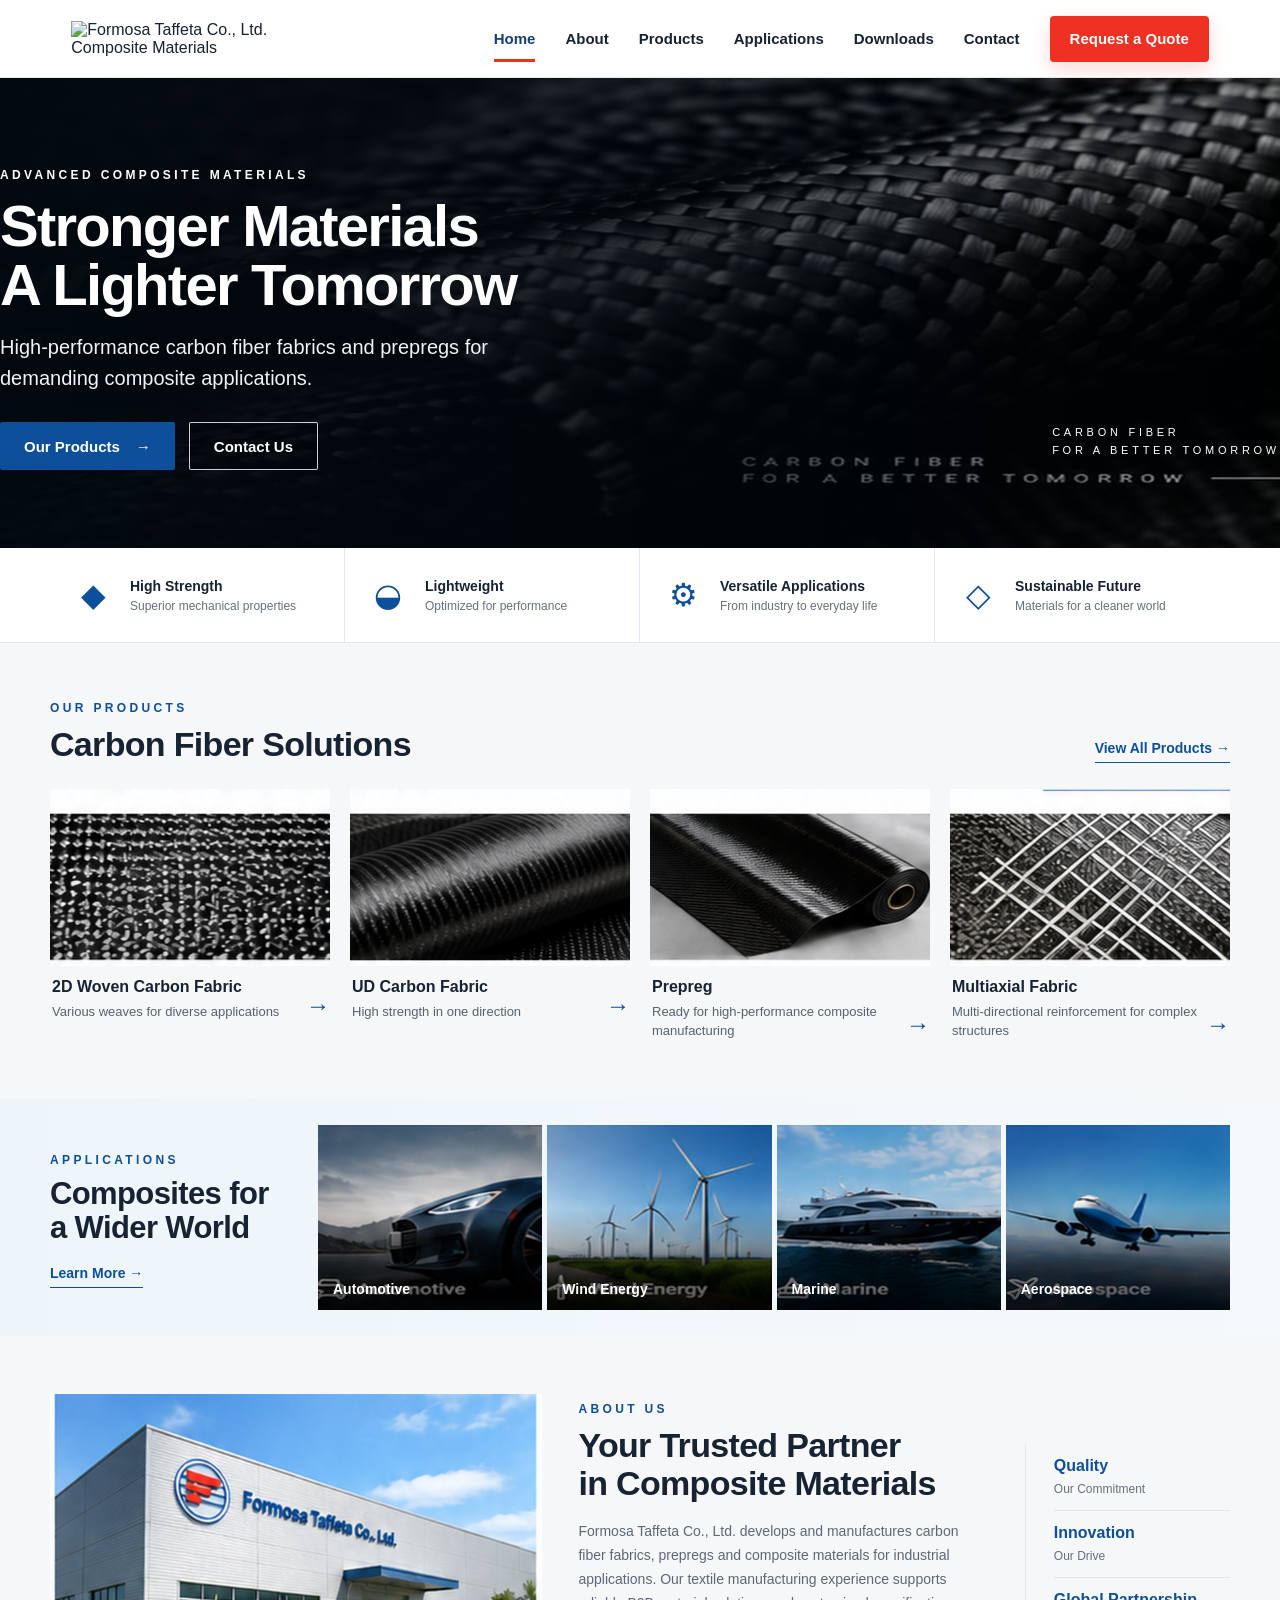
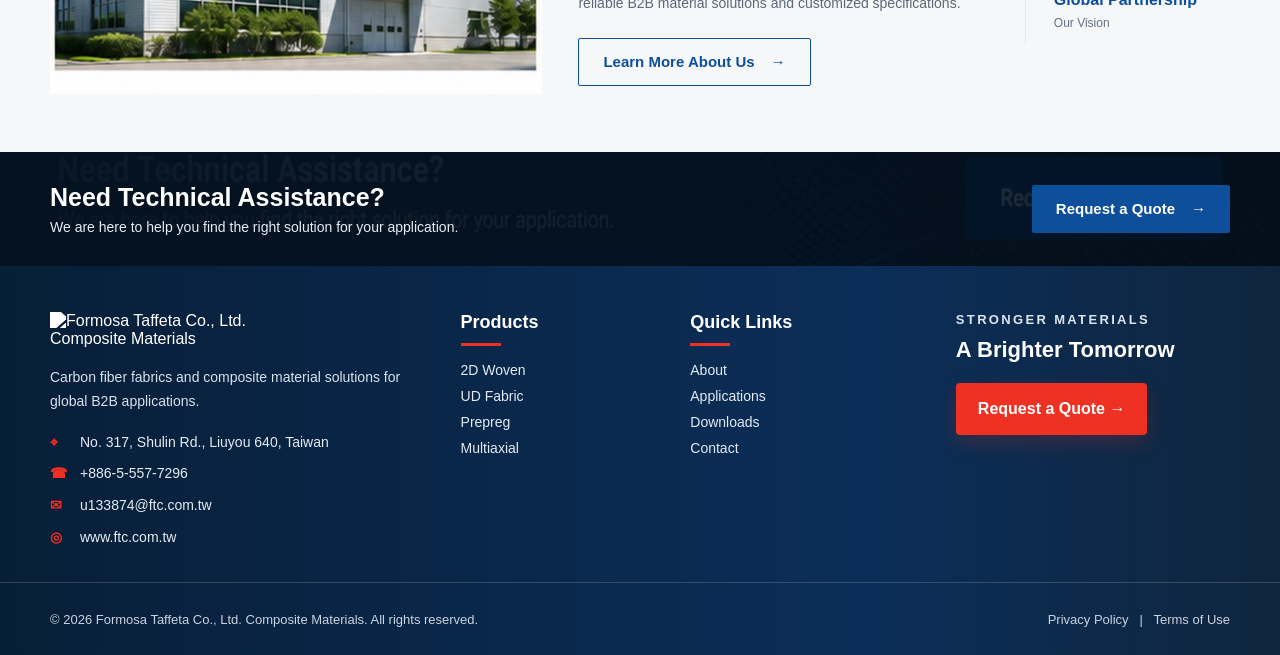
==== commit 43810c7b: "Update index.html" ====
--- a/index.html
+++ b/index.html
@@ -49,7 +49,7 @@
     }
 
     .header-container {
-      width: min(1180px, calc(100% - 40px));
+      width: min(1280px, calc(92% - 40px));
       height: 100%;
       margin: 0 auto;
       display: flex;
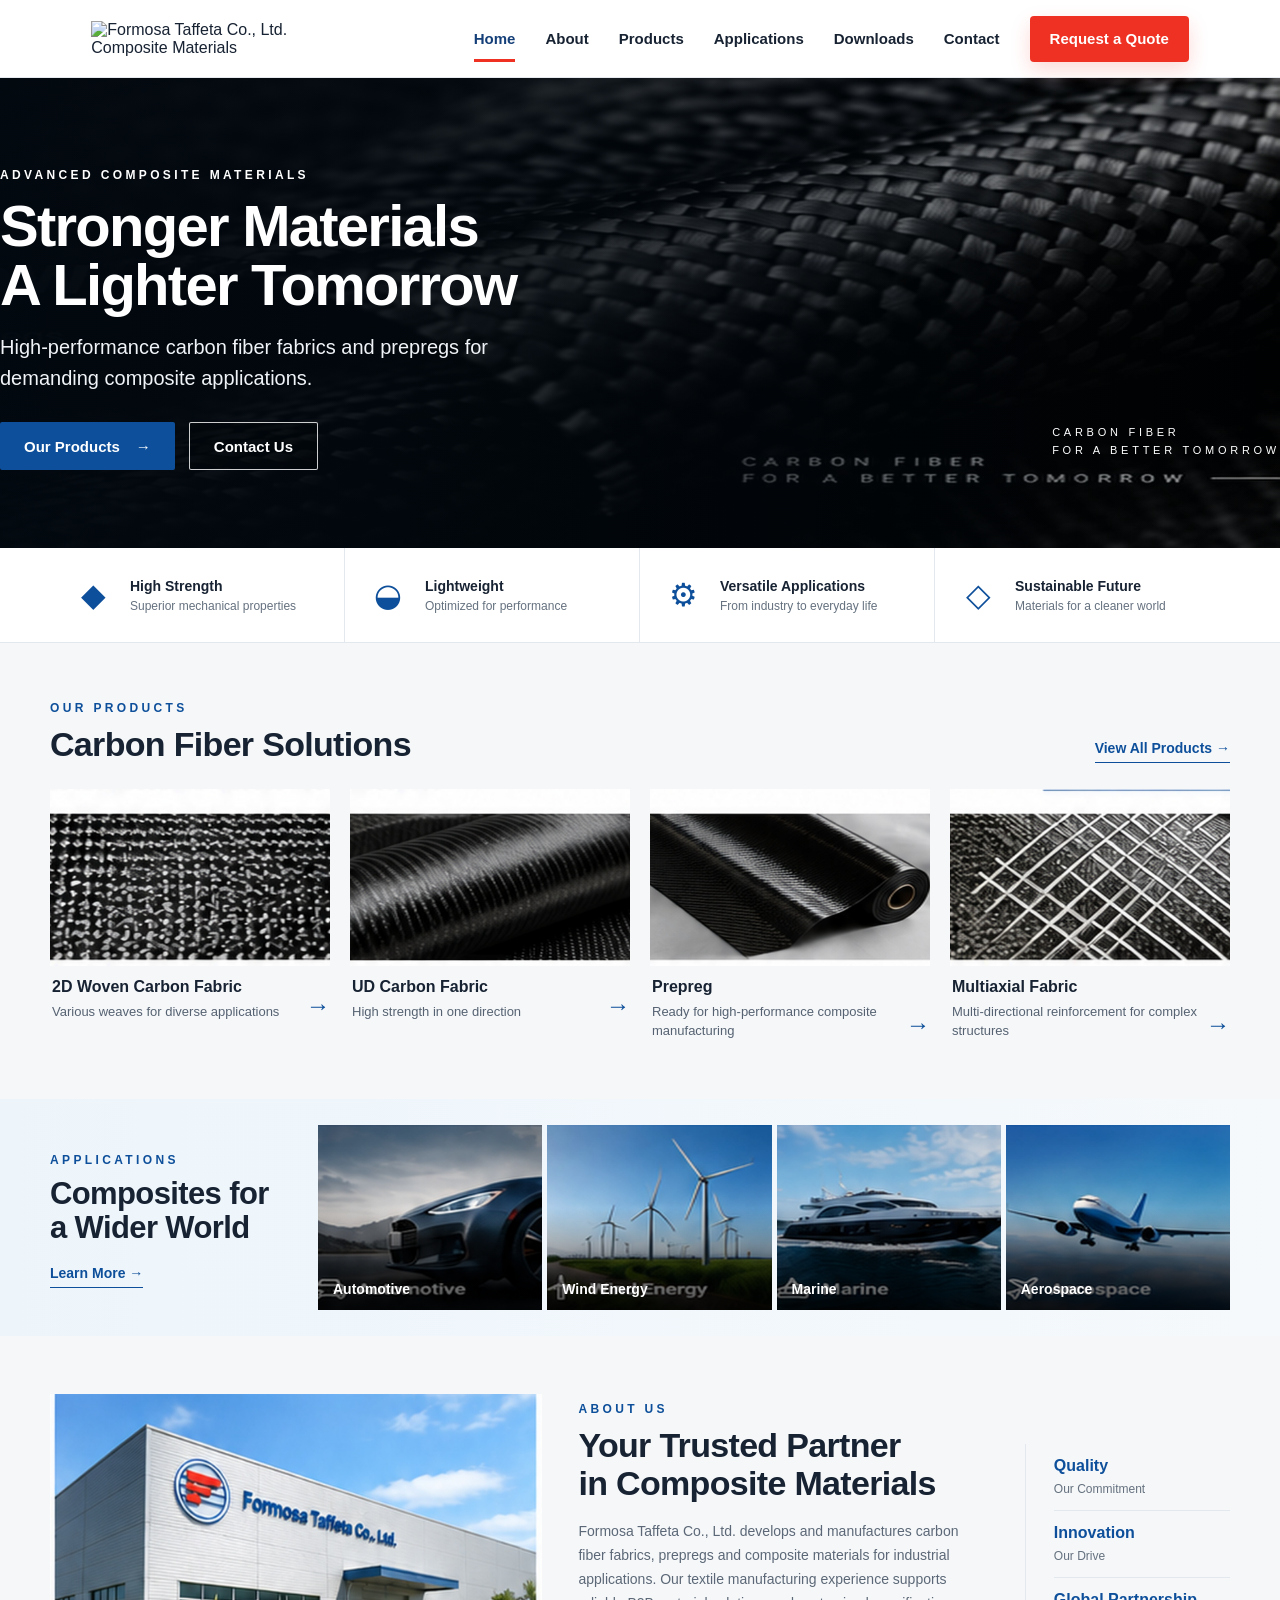
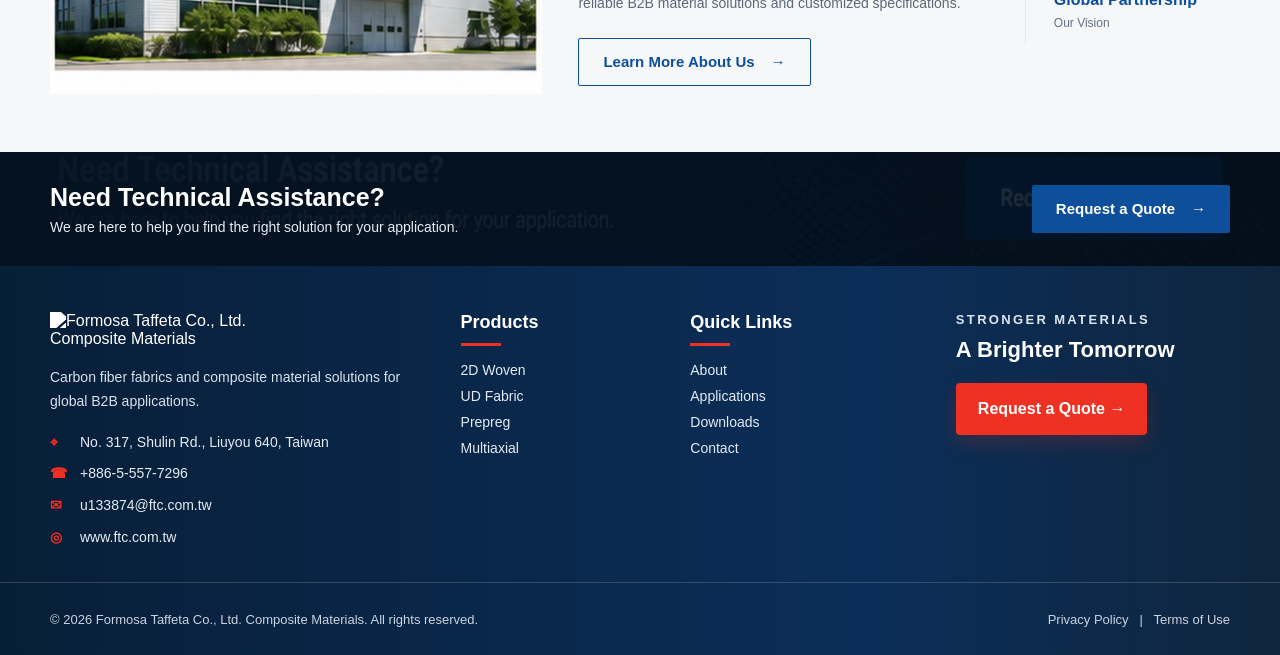
==== commit 824ce702: "Update index.html" ====
--- a/index.html
+++ b/index.html
@@ -49,7 +49,8 @@
     }
 
     .header-container {
-      width: min(1280px, calc(92% - 40px));
+      width: min(1280px, 92%); /* 讓容器寬度更舒適 */
+      padding: 0 40px;          /* 左右各留 40px 空隙，文字就不會貼在最左邊 */
       height: 100%;
       margin: 0 auto;
       display: flex;
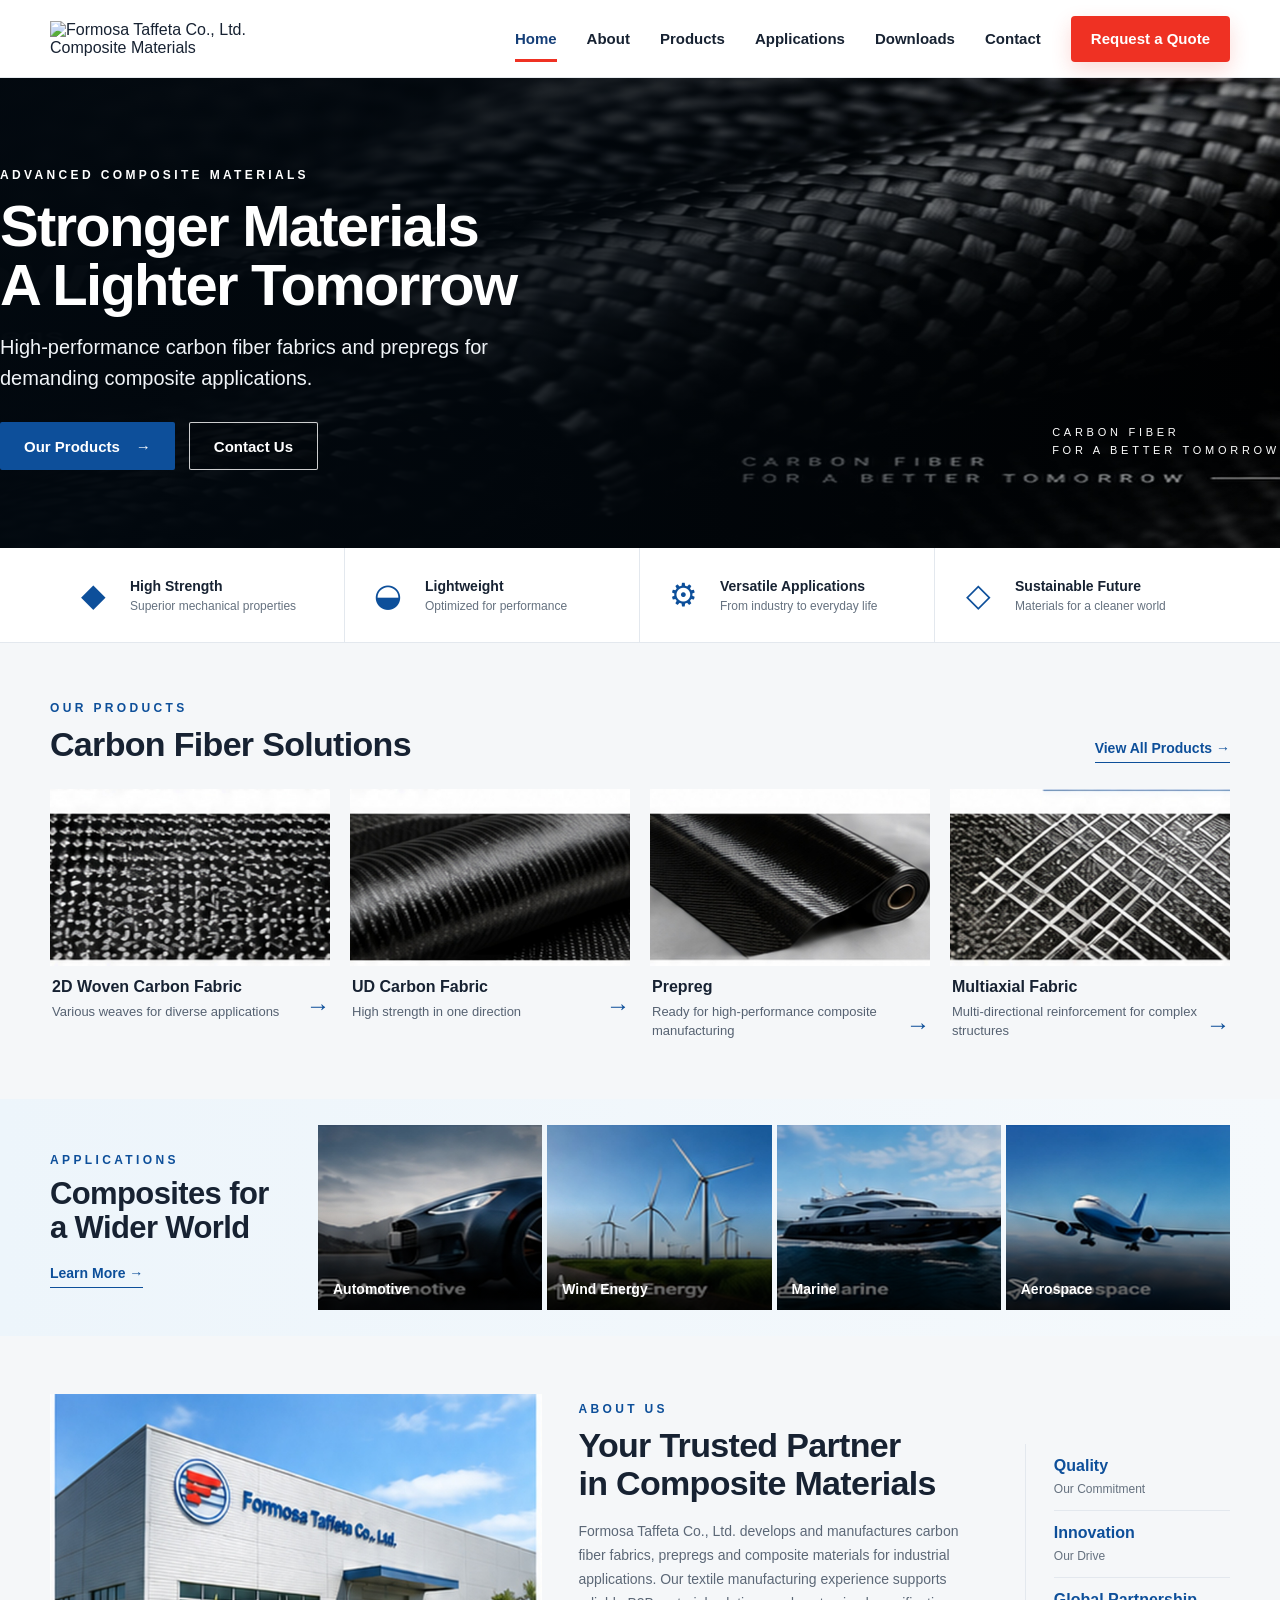
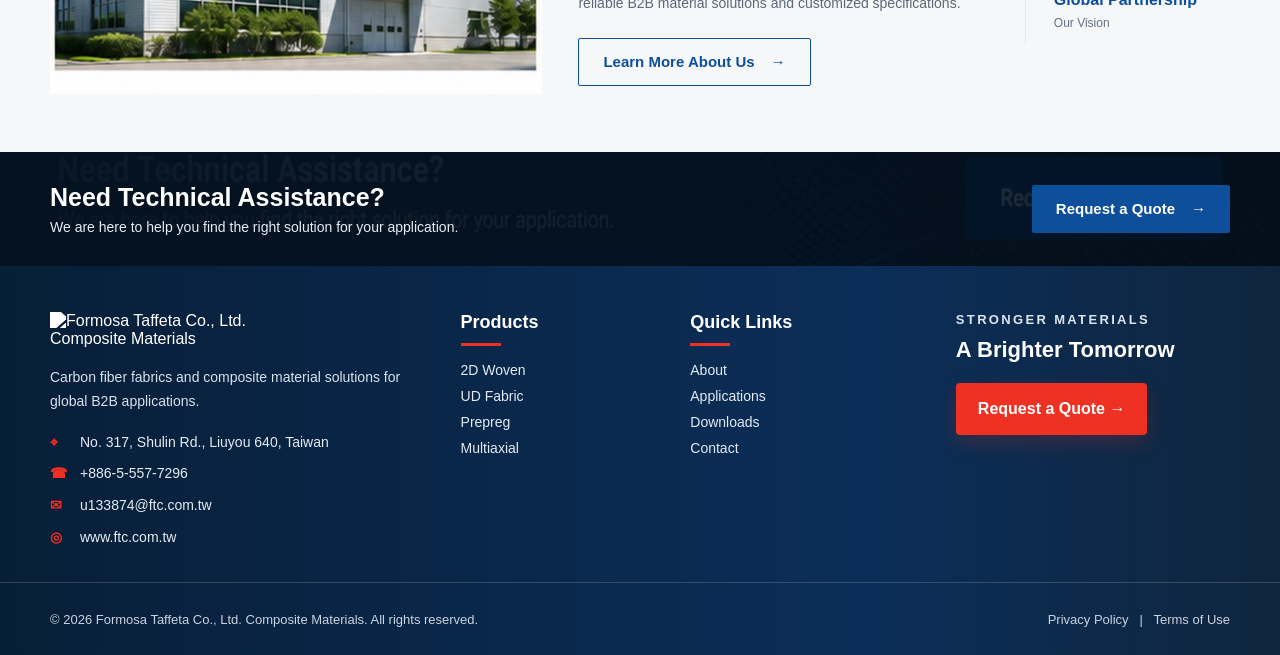
==== commit 579468ac: "Update index.html" ====
--- a/index.html
+++ b/index.html
@@ -49,15 +49,13 @@
     }
 
     .header-container {
-      width: min(1280px, 92%); /* 讓容器寬度更舒適 */
-      padding: 0 40px;          /* 左右各留 40px 空隙，文字就不會貼在最左邊 */
+      width: min(1180px, calc(100% - 40px));
       height: 100%;
       margin: 0 auto;
       display: flex;
       align-items: center;
       gap: 30px;
     }
-
     .brand {
       display: flex;
       align-items: center;
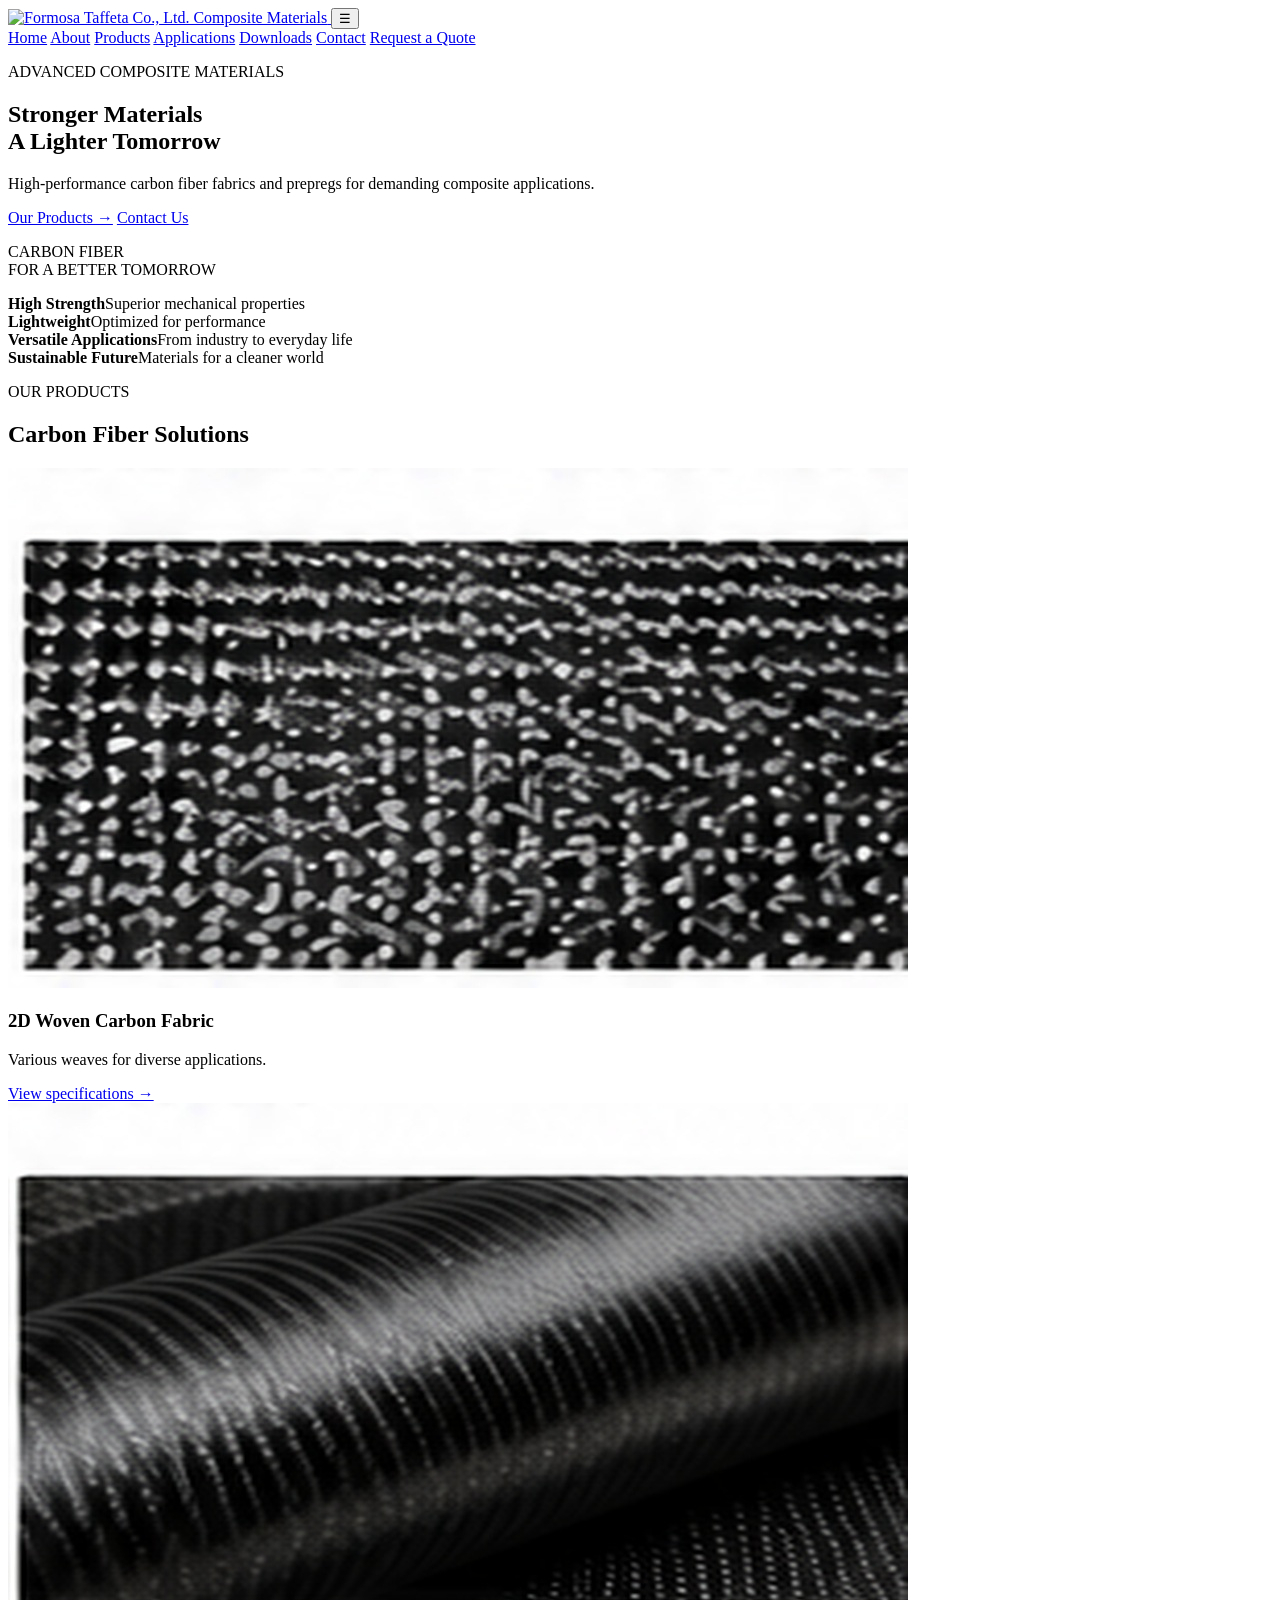
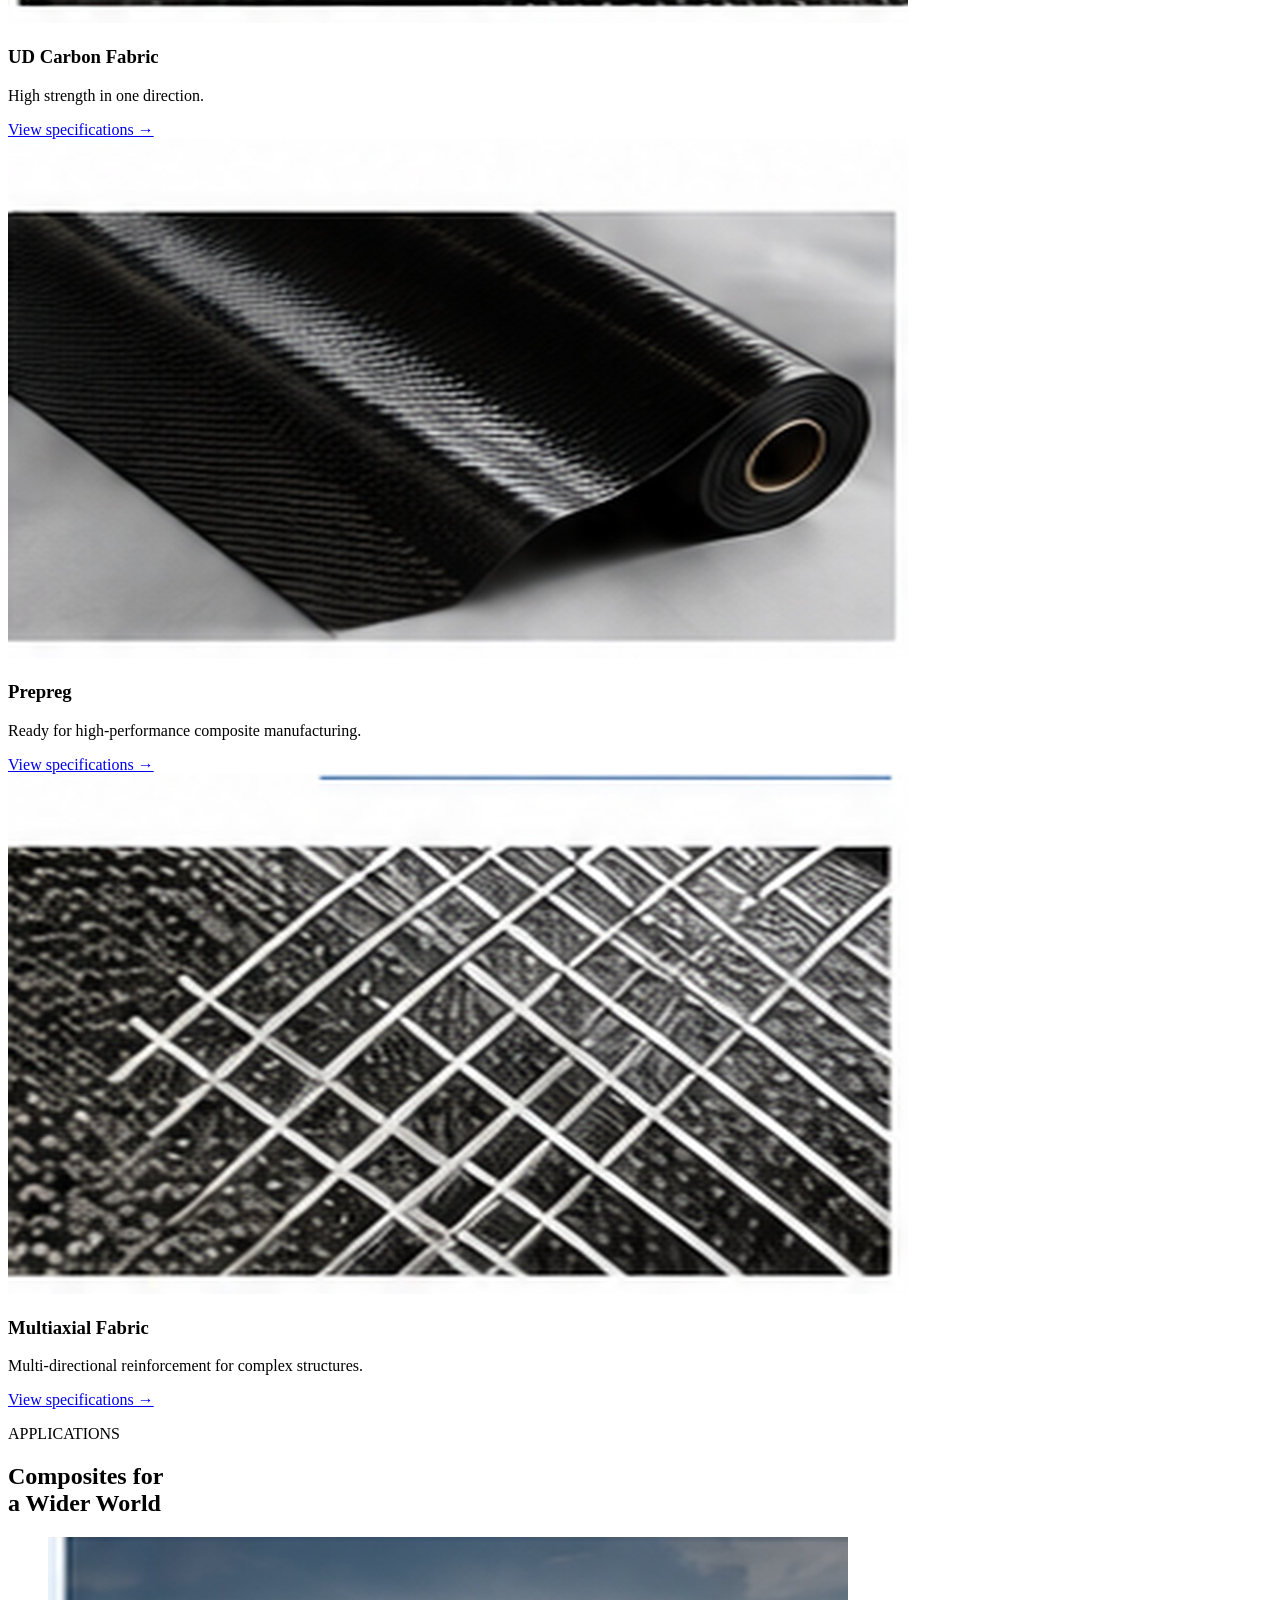
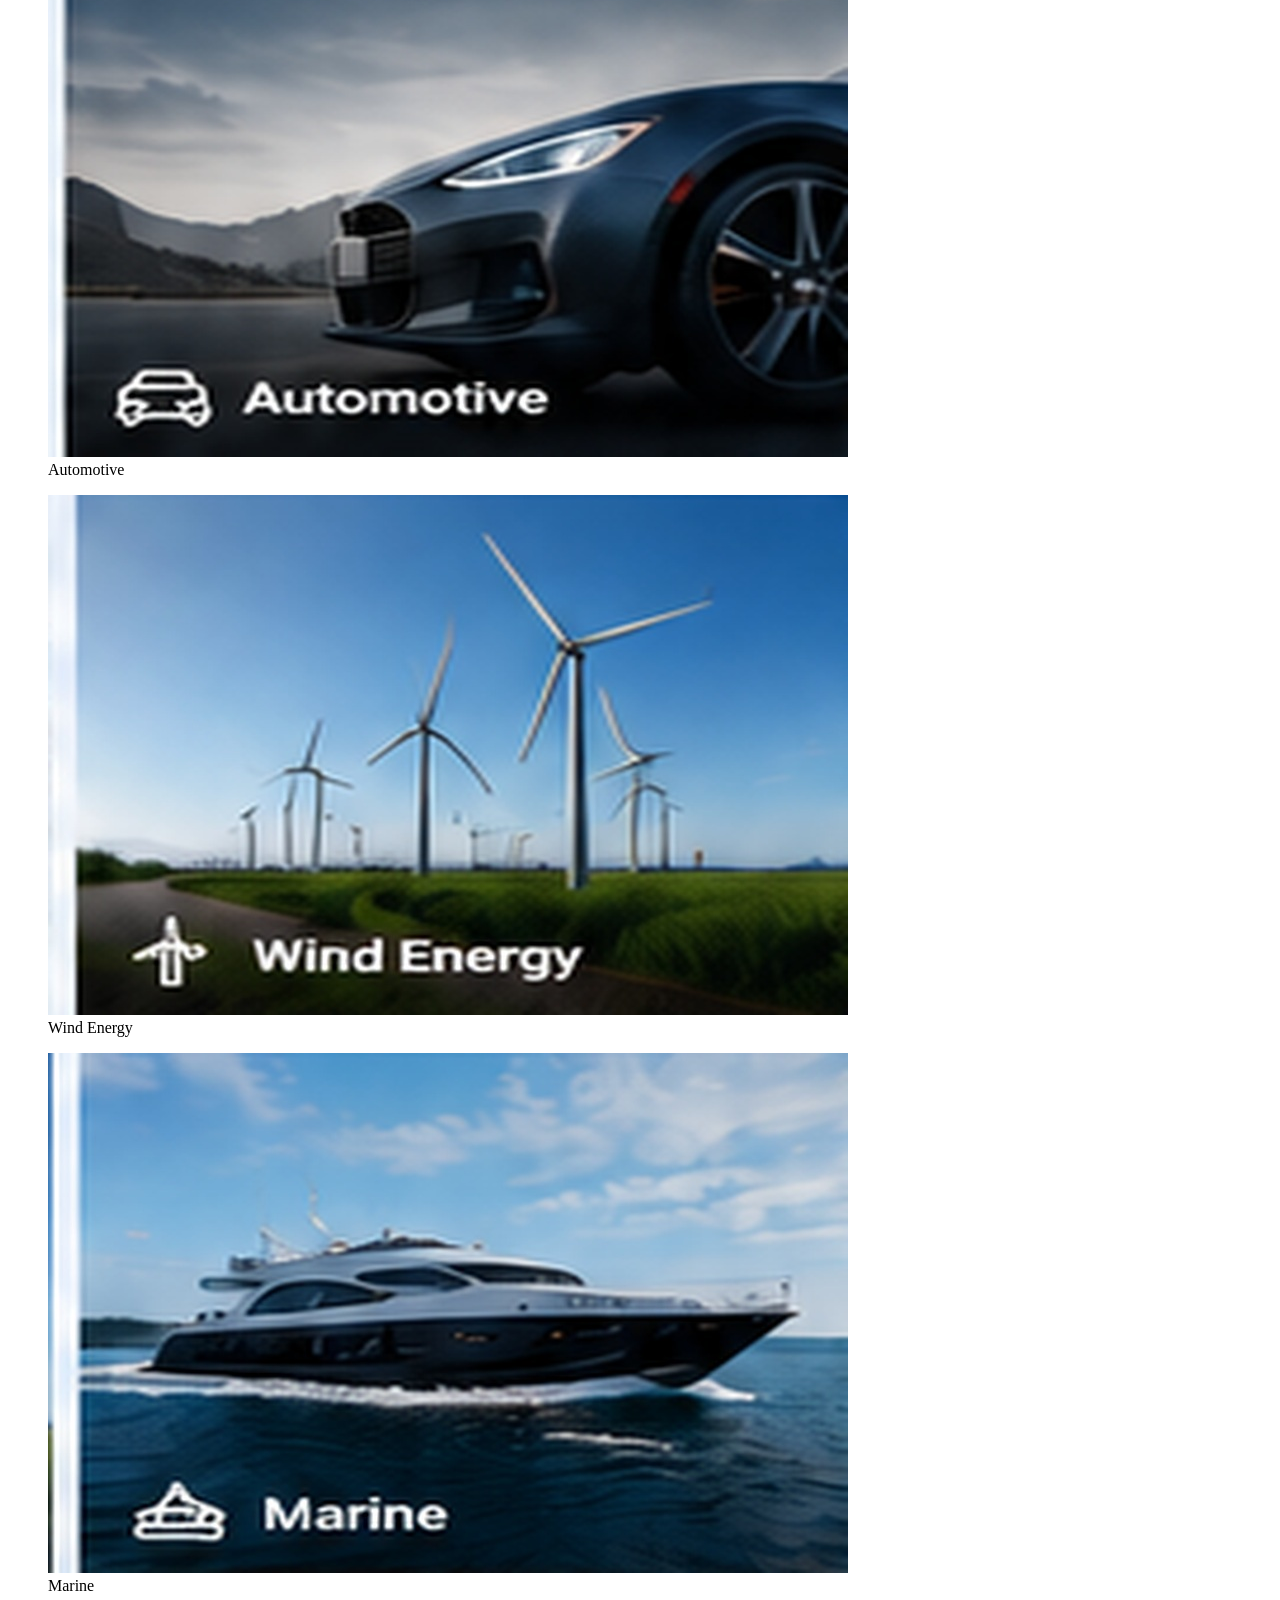
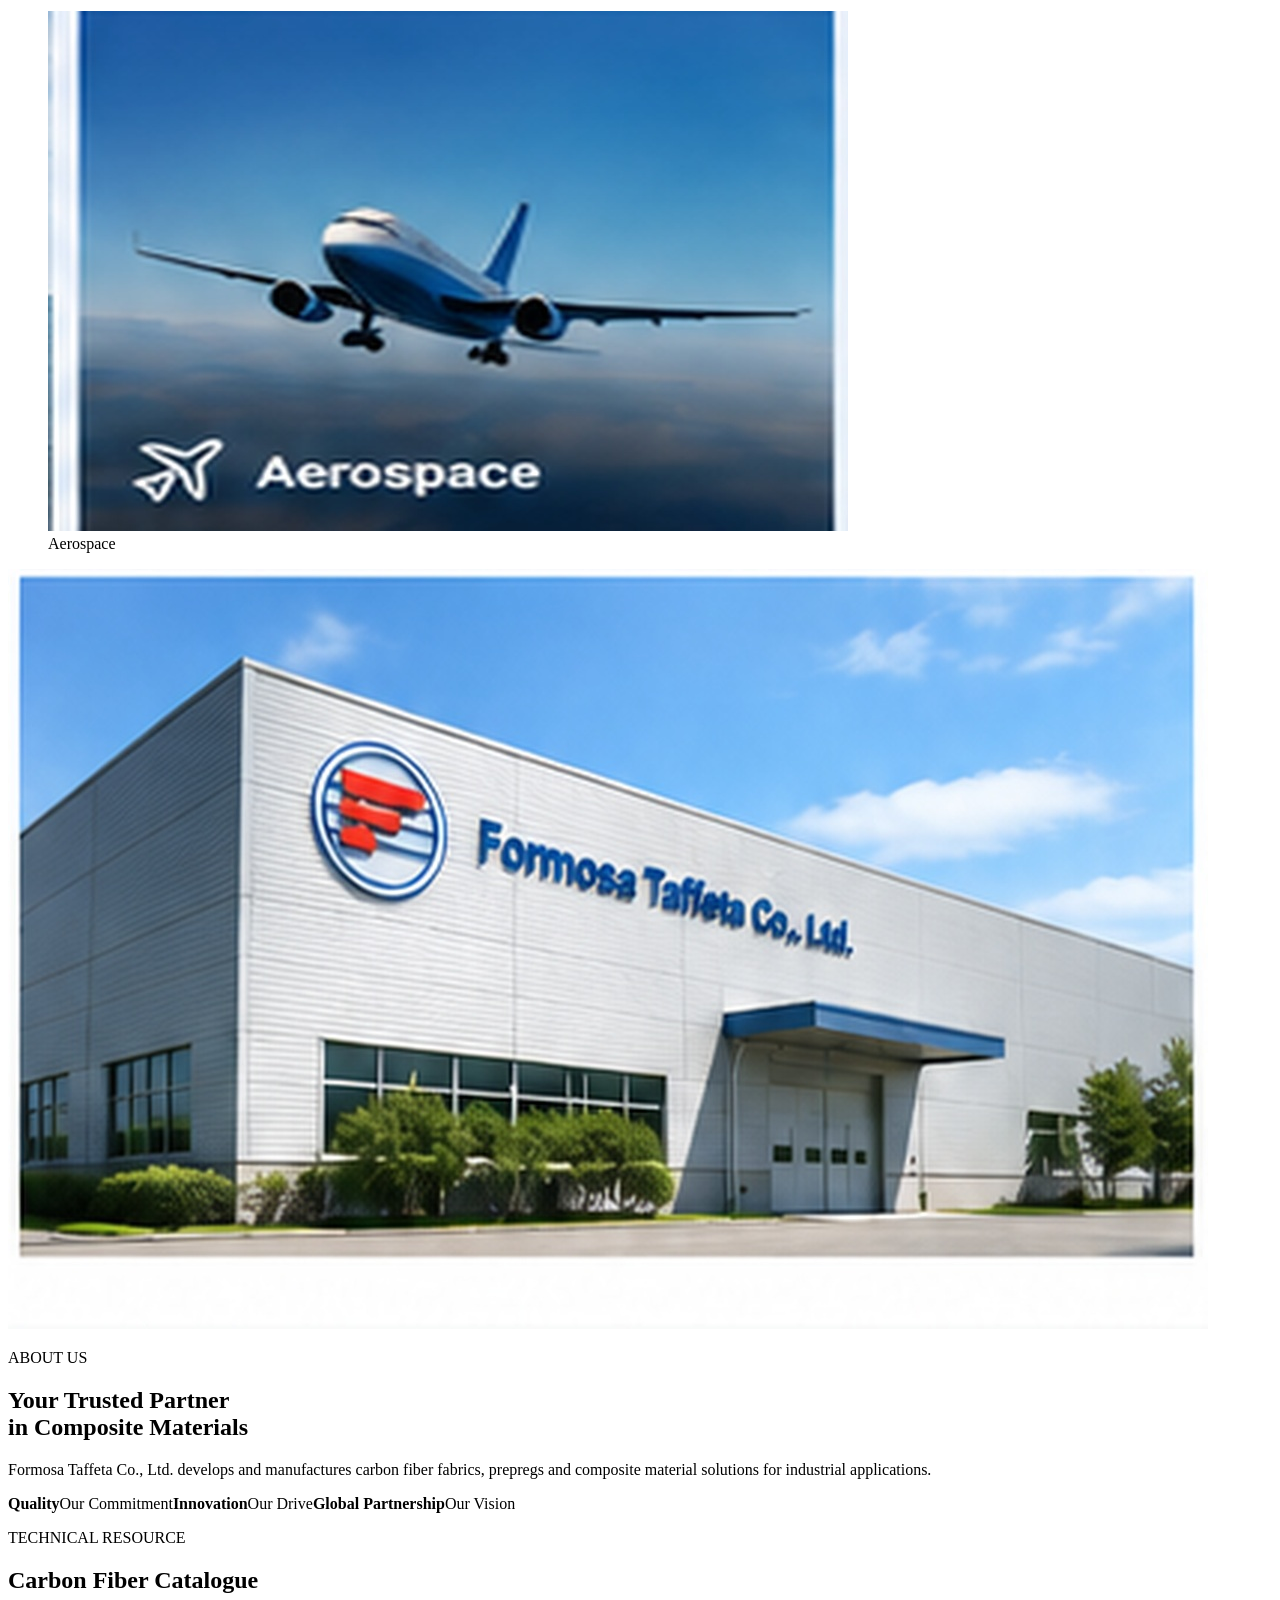
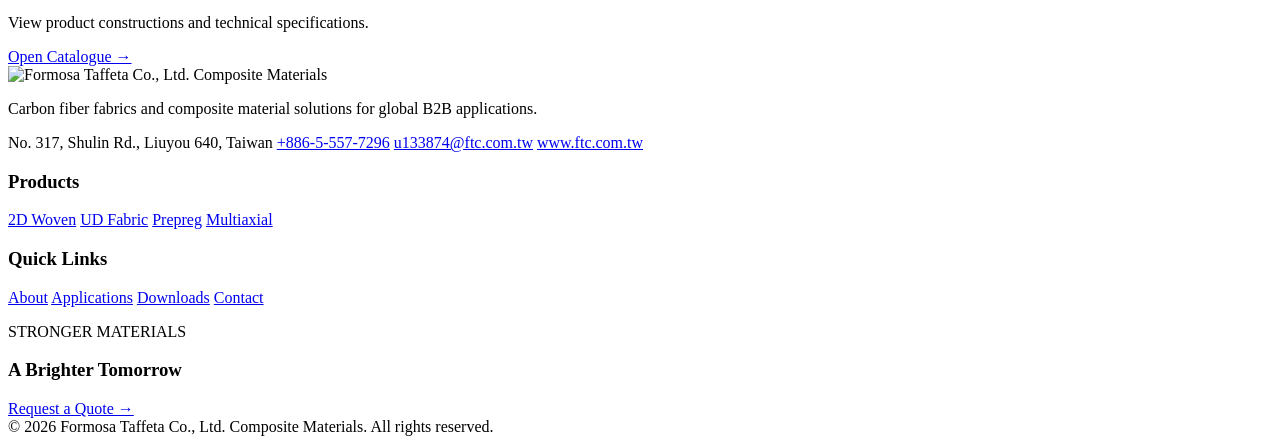
==== commit 4f26171e: "Add files via upload" ====
--- a/index.html
+++ b/index.html
@@ -3,610 +3,163 @@
 <head>
   <meta charset="utf-8">
   <meta name="viewport" content="width=device-width, initial-scale=1">
-  <meta name="description" content="Formosa Taffeta Composite Materials homepage for carbon fiber fabrics and composite solutions.">
-  <title>FTC Composite Materials - Formosa Taffeta Co., Ltd.</title>
-  
-  <!-- 外部樣式表 (保留你原本引入的 home-content.css) -->
-  <link rel="stylesheet" href="css/home-content.css">
-
-  <style>
-    /* ==========================================
-       全站共用色彩與基礎設定
-       ========================================== */
-    :root {
-      --navy: #153f78;
-      --navy-dark: #031a34;
-      --navy-footer: #062a55;
-      --text: #172232;
-      --red: #ef3123;
-      --line: #e7ebef;
-      --footer-line: rgba(255, 255, 255, 0.16);
-      --white: #ffffff;
-    }
-
-    * {
-      box-sizing: border-box;
-    }
-
-    body {
-      margin: 0;
-      font-family: Arial, Helvetica, sans-serif;
-      background: #f5f7f9;
-      color: var(--text);
-    }
-
-    /* ==========================================
-       HEADER (導覽列樣式)
-       ========================================== */
-    .site-header {
-      width: 100%;
-      height: 78px;
-      background: var(--white);
-      border-bottom: 1px solid var(--line);
-      position: sticky;
-      top: 0;
-      z-index: 9999;
-    }
-
-    .header-container {
-      width: min(1180px, calc(100% - 40px));
-      height: 100%;
-      margin: 0 auto;
-      display: flex;
-      align-items: center;
-      gap: 30px;
-    }
-    .brand {
-      display: flex;
-      align-items: center;
-      flex-shrink: 0;
-    }
-
-    .brand img {
-      width: 275px;
-      height: auto;
-      display: block;
-    }
-
-    .main-nav {
-      margin-left: auto;
-      display: flex;
-      align-items: center;
-      gap: 30px;
-    }
-
-    .main-nav > a:not(.quote-btn) {
-      position: relative;
-      height: 78px;
-      display: flex;
-      align-items: center;
-      color: var(--text);
-      text-decoration: none;
-      font-size: 15px;
-      font-weight: 700;
-      white-space: nowrap;
-    }
-
-    .main-nav > a:not(.quote-btn):hover,
-    .main-nav > a.active:not(.quote-btn) {
-      color: var(--navy);
-    }
-
-    .main-nav > a:not(.quote-btn)::after {
-      content: "";
-      position: absolute;
-      left: 50%;
-      right: 50%;
-      bottom: 16px;
-      height: 3px;
-      background: var(--red);
-      transition: 0.2s ease;
-    }
-
-    .main-nav > a:not(.quote-btn):hover::after,
-    .main-nav > a.active:not(.quote-btn)::after {
-      left: 0;
-      right: 0;
-    }
-
-    .quote-btn {
-      min-height: 46px;
-      padding: 0 20px;
-      display: inline-flex;
-      align-items: center;
-      justify-content: center;
-      background: var(--red);
-      color: #fff;
-      text-decoration: none;
-      font-size: 15px;
-      font-weight: 800;
-      border-radius: 4px;
-      box-shadow: 0 8px 20px rgba(239, 49, 35, 0.18);
-      white-space: nowrap;
-    }
-
-    .menu-toggle {
-      display: none;
-      margin-left: auto;
-      border: 0;
-      background: transparent;
-      color: var(--navy);
-      font-size: 28px;
-      cursor: pointer;
-    }
-
-    @media (max-width: 900px) {
-      .site-header { height: 72px; }
-      .header-container { width: calc(100% - 28px); }
-      .brand img { width: 215px; max-width: 70vw; }
-      .menu-toggle { display: block; }
-      .main-nav {
-        display: none;
-        position: absolute;
-        top: 72px;
-        left: 0;
-        right: 0;
-        margin: 0;
-        padding: 10px 20px 20px;
-        background: #fff;
-        flex-direction: column;
-        align-items: stretch;
-        gap: 0;
-        box-shadow: 0 12px 25px rgba(0, 0, 0, 0.12);
-      }
-      .main-nav.open { display: flex; }
-      .main-nav > a:not(.quote-btn) {
-        height: auto;
-        padding: 14px 4px;
-        border-bottom: 1px solid #eee;
-      }
-      .main-nav > a:not(.quote-btn)::after { display: none; }
-      .quote-btn { margin-top: 14px; }
-    }
-
-    /* ==========================================
-       FOOTER (頁尾樣式)
-       ========================================== */
-    .site-footer {
-      background: linear-gradient(90deg, rgba(3, 26, 52, 0.98) 0%, rgba(6, 42, 85, 0.98) 68%, rgba(3, 26, 52, 0.95) 100%);
-      color: #ffffff;
-    }
-
-    .footer-main {
-      width: min(1180px, calc(100% - 40px));
-      margin: 0 auto;
-      padding: 46px 0 34px;
-      display: grid;
-      grid-template-columns: 1.45fr 0.75fr 0.85fr 1.1fr;
-      gap: 36px;
-      align-items: start;
-    }
-
-    .footer-brand img {
-      width: 265px;
-      max-width: 100%;
-      display: block;
-      margin-bottom: 18px;
-      filter: brightness(0) invert(1);
-    }
-
-    .footer-brand .tagline {
-      color: #d7e2ec;
-      font-size: 14px;
-      line-height: 1.7;
-      margin: 0 0 18px;
-      max-width: 360px;
-    }
-
-    .contact-list {
-      display: grid;
-      gap: 10px;
-      margin-top: 18px;
-    }
-
-    .contact-row {
-      display: flex;
-      gap: 10px;
-      align-items: flex-start;
-      color: #e5ecf2;
-      font-size: 14px;
-      line-height: 1.55;
-    }
-
-    .contact-icon {
-      width: 20px;
-      color: var(--red);
-      font-weight: 700;
-      flex: 0 0 auto;
-    }
-
-    .footer-col h3 {
-      margin: 0 0 16px;
-      font-size: 18px;
-      color: #fff;
-    }
-
-    .footer-col h3::after {
-      content: "";
-      display: block;
-      width: 40px;
-      height: 3px;
-      background: var(--red);
-      margin-top: 10px;
-    }
-
-    .footer-links {
-      display: grid;
-      gap: 10px;
-    }
-
-    .footer-links a {
-      color: #e4ebf2;
-      text-decoration: none;
-      font-size: 14px;
-      transition: 0.2s ease;
-    }
-
-    .footer-links a:hover {
-      color: #fff;
-      transform: translateX(2px);
-    }
-
-    .footer-cta {
-      padding-left: 10px;
-    }
-
-    .footer-cta .eyebrow {
-      margin: 0 0 8px;
-      color: #dce5ee;
-      font-size: 13px;
-      letter-spacing: 0.18em;
-      text-transform: uppercase;
-    }
-
-    .footer-cta .headline {
-      margin: 0 0 18px;
-      font-size: 22px;
-      line-height: 1.35;
-      font-weight: 800;
-    }
-
-    .footer-cta .quote-btn {
-      min-height: 52px;
-      padding: 0 22px;
-      font-size: 16px;
-      box-shadow: 0 8px 20px rgba(239, 49, 35, 0.2);
-    }
-
-    .footer-cta .quote-btn:hover {
-      filter: brightness(0.95);
-      transform: translateY(-1px);
-    }
-
-    .footer-bottom {
-      border-top: 1px solid var(--footer-line);
-    }
-
-    .footer-bottom-inner {
-      width: min(1180px, calc(100% - 40px));
-      margin: 0 auto;
-      min-height: 72px;
-      display: flex;
-      align-items: center;
-      justify-content: space-between;
-      gap: 24px;
-      color: #c9d4df;
-      font-size: 13px;
-    }
-
-    .footer-bottom a {
-      color: #c9d4df;
-      text-decoration: none;
-    }
-
-    .footer-bottom a:hover {
-      color: #fff;
-    }
-
-    @media (max-width: 980px) {
-      .footer-main {
-        grid-template-columns: 1fr 1fr;
-      }
-    }
-
-    @media (max-width: 640px) {
-      .footer-main {
-        width: calc(100% - 28px);
-        grid-template-columns: 1fr;
-        gap: 28px;
-        padding: 34px 0 28px;
-      }
-      .footer-brand img {
-        width: 225px;
-        filter: none;
-      }
-      .footer-cta {
-        padding-left: 0;
-      }
-      .footer-bottom-inner {
-        width: calc(100% - 28px);
-        min-height: 88px;
-        flex-direction: column;
-        align-items: flex-start;
-        justify-content: center;
-        gap: 8px;
-      }
-    }
-  </style>
+  <meta name="description" content="Formosa Taffeta composite materials: 2D woven carbon fabric, UD fabric, prepreg and multiaxial fabric for B2B applications.">
+  <title>Formosa Taffeta Composite Materials</title>
+  <link rel="stylesheet" href="css/style.css">
 </head>
 <body>
+<header class="site-header">
+  <div class="site-container header-inner">
+    <a class="brand" href="index.html" aria-label="Formosa Taffeta Composite Materials home">
+      <img src="images/logo.png" alt="Formosa Taffeta Co., Ltd. Composite Materials">
+    </a>
+    <button class="menu-toggle" type="button" aria-label="Open navigation" aria-expanded="false">☰</button>
+    <nav class="main-nav" aria-label="Primary navigation">
+      <a class="active" href="index.html">Home</a>
+      <a href="index.html#about">About</a>
+      <a href="index.html#products">Products</a>
+      <a href="index.html#applications">Applications</a>
+      <a href="index.html#downloads">Downloads</a>
+      <a href="index.html#contact">Contact</a>
+      <a class="quote-btn" href="index.html#contact">Request a Quote</a>
+    </nav>
+  </div>
+</header>
 
-  <!-- ========================================================
-       1. HEADER (頂部選單)
-       ======================================================== -->
-  <header class="site-header">
-    <div class="header-container">
-      <a class="brand" href="index.html" aria-label="Formosa Taffeta Composite Materials home">
-        <img src="images/logo.png" alt="Formosa Taffeta Co., Ltd. Composite Materials">
-      </a>
+<main class="home-content">
+  <section class="home-hero">
+    <div class="site-container hero-inner">
+      <div class="hero-copy">
+        <p class="eyebrow">ADVANCED COMPOSITE MATERIALS</p>
+        <h1>Stronger Materials<br>A Lighter Tomorrow</h1>
+        <p class="hero-lead">High-performance carbon fiber fabrics and prepregs for demanding composite applications.</p>
+        <div class="hero-actions">
+          <a class="btn primary" href="#products">Our Products →</a>
+          <a class="btn ghost" href="#contact">Contact Us</a>
+        </div>
+      </div>
+      <p class="hero-caption">CARBON FIBER<br>FOR A BETTER TOMORROW</p>
+    </div>
+  </section>
 
-      <button class="menu-toggle" type="button" aria-label="Open menu" aria-expanded="false">
-        ☰
-      </button>
+  <section class="benefit-strip">
+    <div class="site-container benefit-grid">
+      <article><b>High Strength</b><span>Superior mechanical properties</span></article>
+      <article><b>Lightweight</b><span>Optimized for performance</span></article>
+      <article><b>Versatile Applications</b><span>From industry to everyday life</span></article>
+      <article><b>Sustainable Future</b><span>Materials for a cleaner world</span></article>
+    </div>
+  </section>
 
-      <nav class="main-nav" aria-label="Primary navigation">
-        <a class="active" href="index.html">Home</a>
-        <a href="#about">About</a>
-        <a href="#products">Products</a>
-        <a href="#applications">Applications</a>
-        <a href="downloads.html">Downloads</a>
-        <a href="#contact-cta">Contact</a>
-        <a class="quote-btn" href="#contact-cta">Request a Quote</a>
-      </nav>
-    </div>
-  </header>
-
-  <!-- ========================================================
-       2. MAIN CONTENT (首頁主要內容)
-       ======================================================== -->
-  <main class="home-content">
-
-    <!-- 主視覺 Banner -->
-    <section class="home-hero">
-      <div class="home-container hero-inner">
-        <div class="hero-copy">
-          <p class="eyebrow">ADVANCED COMPOSITE MATERIALS</p>
-          <h1>Stronger Materials<br>A Lighter Tomorrow</h1>
-          <p class="hero-lead">High-performance carbon fiber fabrics and prepregs for demanding composite applications.</p>
-          <div class="hero-actions">
-            <a class="home-btn home-btn-primary" href="#products">Our Products <span>→</span></a>
-            <a class="home-btn home-btn-ghost" href="#contact-cta">Contact Us</a>
-          </div>
-        </div>
-        <p class="hero-caption">CARBON FIBER<br>FOR A BETTER TOMORROW</p>
+  <section class="section products-section" id="products">
+    <div class="site-container">
+      <div class="section-head">
+        <div><p class="section-kicker">OUR PRODUCTS</p><h2>Carbon Fiber Solutions</h2></div>
       </div>
-    </section>
-
-    <!-- 特色條 -->
-    <section class="benefit-strip" aria-label="Key benefits">
-      <div class="home-container benefit-grid">
-        <article class="benefit-item">
-          <span class="benefit-icon">◆</span>
-          <div><h3>High Strength</h3><p>Superior mechanical properties</p></div>
+      <div class="product-grid">
+        <article class="product-card">
+          <img src="images/product-2d-woven.jpg" alt="2D woven carbon fiber fabric">
+          <h3>2D Woven Carbon Fabric</h3><p>Various weaves for diverse applications.</p>
+          <a href="product-2d-woven.html">View specifications →</a>
         </article>
-        <article class="benefit-item">
-          <span class="benefit-icon">◒</span>
-          <div><h3>Lightweight</h3><p>Optimized for performance</p></div>
+        <article class="product-card">
+          <img src="images/product-ud.jpg" alt="UD carbon fabric">
+          <h3>UD Carbon Fabric</h3><p>High strength in one direction.</p>
+          <a href="product-ud.html">View specifications →</a>
         </article>
-        <article class="benefit-item">
-          <span class="benefit-icon">⚙</span>
-          <div><h3>Versatile Applications</h3><p>From industry to everyday life</p></div>
+        <article class="product-card">
+          <img src="images/product-prepreg.jpg" alt="Carbon fiber prepreg">
+          <h3>Prepreg</h3><p>Ready for high-performance composite manufacturing.</p>
+          <a href="product-prepreg.html">View specifications →</a>
         </article>
-        <article class="benefit-item">
-          <span class="benefit-icon">◇</span>
-          <div><h3>Sustainable Future</h3><p>Materials for a cleaner world</p></div>
+        <article class="product-card">
+          <img src="images/product-multiaxial.jpg" alt="Multiaxial carbon fiber fabric">
+          <h3>Multiaxial Fabric</h3><p>Multi-directional reinforcement for complex structures.</p>
+          <a href="product-multiaxial.html">View specifications →</a>
         </article>
       </div>
-    </section>
+    </div>
+  </section>
 
-    <!-- 產品清單區塊 -->
-    <section class="home-section products-section" id="products">
-      <div class="home-container">
-        <div class="section-head">
-          <div>
-            <p class="section-eyebrow">OUR PRODUCTS</p>
-            <h2>Carbon Fiber Solutions</h2>
-          </div>
-          <a class="text-link" href="#products">View All Products <span>→</span></a>
-        </div>
-
-        <div class="product-grid">
-          <article class="product-card">
-            <img src="images/product-2d-woven.jpg" alt="2D woven carbon fiber fabric">
-            <div class="product-copy">
-              <h3>2D Woven Carbon Fabric</h3>
-              <p>Various weaves for diverse applications</p>
-              <a href="2d-woven.html" aria-label="View 2D Woven Carbon Fabric specifications">→</a>
-            </div>
-          </article>
-
-          <article class="product-card">
-            <img src="images/product-ud.jpg" alt="UD carbon fabric">
-            <div class="product-copy">
-              <h3>UD Carbon Fabric</h3>
-              <p>High strength in one direction</p>
-              <a href="ud-fabric.html" aria-label="View UD Carbon Fabric specifications">→</a>
-            </div>
-          </article>
-
-          <article class="product-card">
-            <img src="images/product-prepreg.jpg" alt="Carbon fiber prepreg">
-            <div class="product-copy">
-              <h3>Prepreg</h3>
-              <p>Ready for high-performance composite manufacturing</p>
-              <a href="prepreg.html" aria-label="View Prepreg specifications">→</a>
-            </div>
-          </article>
-
-          <article class="product-card">
-            <img src="images/product-multiaxial.jpg" alt="Multiaxial carbon fiber fabric">
-            <div class="product-copy">
-              <h3>Multiaxial Fabric</h3>
-              <p>Multi-directional reinforcement for complex structures</p>
-              <a href="multiaxial.html" aria-label="View Multiaxial Fabric specifications">→</a>
-            </div>
-          </article>
-        </div>
-      </div>
-    </section>
-
-    <!-- 應用領域區塊 -->
-    <section class="applications-band" id="applications">
-      <div class="home-container application-layout">
-        <div class="application-intro">
-          <p class="section-eyebrow">APPLICATIONS</p>
-          <h2>Composites for<br>a Wider World</h2>
-          <a class="text-link" href="applications.html">Learn More <span>→</span></a>
-        </div>
-
-        <div class="application-grid">
-          <article class="application-card">
-            <img src="images/app-automotive.jpg" alt="Automotive composite application">
-            <span>Automotive</span>
-          </article>
-          <article class="application-card">
-            <img src="images/app-wind-energy.jpg" alt="Wind energy composite application">
-            <span>Wind Energy</span>
-          </article>
-          <article class="application-card">
-            <img src="images/app-marine.jpg" alt="Marine composite application">
-            <span>Marine</span>
-          </article>
-          <article class="application-card">
-            <img src="images/app-aerospace.jpg" alt="Aerospace composite application">
-            <span>Aerospace</span>
-          </article>
-        </div>
-      </div>
-    </section>
-
-    <!-- 關於我們區塊 -->
-    <section class="home-section about-section" id="about">
-      <div class="home-container about-grid">
-        <div class="about-image">
-          <img src="images/about-factory.jpg" alt="Formosa Taffeta manufacturing facility">
-        </div>
-
-        <div class="about-copy">
-          <p class="section-eyebrow">ABOUT US</p>
-          <h2>Your Trusted Partner<br>in Composite Materials</h2>
-          <p>Formosa Taffeta Co., Ltd. develops and manufactures carbon fiber fabrics, prepregs and composite materials for industrial applications. Our textile manufacturing experience supports reliable B2B material solutions and customized specifications.</p>
-          <a class="home-btn home-btn-outline" href="about.html">Learn More About Us <span>→</span></a>
-        </div>
-
-        <div class="value-list">
-          <article><strong>Quality</strong><span>Our Commitment</span></article>
-          <article><strong>Innovation</strong><span>Our Drive</span></article>
-          <article><strong>Global Partnership</strong><span>Our Vision</span></article>
-        </div>
-      </div>
-    </section>
-
-    <!-- 諮詢 CTA 區塊 -->
-    <section class="contact-cta" id="contact-cta">
-      <div class="home-container cta-inner">
-        <div>
-          <h2>Need Technical Assistance?</h2>
-          <p>We are here to help you find the right solution for your application.</p>
-        </div>
-        <a class="home-btn home-btn-primary" href="contact.html">Request a Quote <span>→</span></a>
-      </div>
-    </section>
-
-  </main>
-
-  <!-- ========================================================
-       3. FOOTER (頁尾區塊)
-       ======================================================== -->
-  <footer class="site-footer">
-    <div class="footer-main">
-      <div class="footer-brand">
-        <img src="images/logo.png" alt="Formosa Taffeta Co., Ltd. Composite Materials">
-        <p class="tagline">
-          Carbon fiber fabrics and composite material solutions for global B2B applications.
-        </p>
-        <div class="contact-list">
-          <div class="contact-row">
-            <span class="contact-icon">⌖</span>
-            <span>No. 317, Shulin Rd., Liuyou 640, Taiwan</span>
-          </div>
-          <div class="contact-row">
-            <span class="contact-icon">☎</span>
-            <span>+886-5-557-7296</span>
-          </div>
-          <div class="contact-row">
-            <span class="contact-icon">✉</span>
-            <span>u133874@ftc.com.tw</span>
-          </div>
-          <div class="contact-row">
-            <span class="contact-icon">◎</span>
-            <span>www.ftc.com.tw</span>
-          </div>
-        </div>
-      </div>
-
-      <div class="footer-col">
-        <h3>Products</h3>
-        <div class="footer-links">
-          <a href="2d-woven.html">2D Woven</a>
-          <a href="ud-fabric.html">UD Fabric</a>
-          <a href="prepreg.html">Prepreg</a>
-          <a href="multiaxial.html">Multiaxial</a>
-        </div>
-      </div>
-
-      <div class="footer-col">
-        <h3>Quick Links</h3>
-        <div class="footer-links">
-          <a href="#about">About</a>
-          <a href="#applications">Applications</a>
-          <a href="downloads.html">Downloads</a>
-          <a href="#contact-cta">Contact</a>
-        </div>
-      </div>
-
-      <div class="footer-cta">
-        <p class="eyebrow">Stronger Materials</p>
-        <p class="headline">A Brighter Tomorrow</p>
-        <a class="quote-btn" href="#contact-cta">
-          Request a Quote →
-        </a>
+  <section class="applications-band" id="applications">
+    <div class="site-container applications-layout">
+      <div class="applications-intro"><p class="section-kicker">APPLICATIONS</p><h2>Composites for<br>a Wider World</h2></div>
+      <div class="applications-grid">
+        <figure><img src="images/app-automotive.jpg" alt="Automotive composite application"><figcaption>Automotive</figcaption></figure>
+        <figure><img src="images/app-wind-energy.jpg" alt="Wind energy composite application"><figcaption>Wind Energy</figcaption></figure>
+        <figure><img src="images/app-marine.jpg" alt="Marine composite application"><figcaption>Marine</figcaption></figure>
+        <figure><img src="images/app-aerospace.jpg" alt="Aerospace composite application"><figcaption>Aerospace</figcaption></figure>
       </div>
     </div>
+  </section>
 
-    <div class="footer-bottom">
-      <div class="footer-bottom-inner">
-        <span>© 2026 Formosa Taffeta Co., Ltd. Composite Materials. All rights reserved.</span>
-        <span>
-          <a href="#">Privacy Policy</a>
-          &nbsp; | &nbsp;
-          <a href="#">Terms of Use</a>
-        </span>
+  <section class="section" id="about">
+    <div class="site-container about-grid">
+      <img class="about-image" src="images/about-factory.jpg" alt="Formosa Taffeta manufacturing facility">
+      <div class="about-copy">
+        <p class="section-kicker">ABOUT US</p>
+        <h2>Your Trusted Partner<br>in Composite Materials</h2>
+        <p>Formosa Taffeta Co., Ltd. develops and manufactures carbon fiber fabrics, prepregs and composite material solutions for industrial applications.</p>
+      </div>
+      <div class="about-values"><b>Quality</b><span>Our Commitment</span><b>Innovation</b><span>Our Drive</span><b>Global Partnership</b><span>Our Vision</span></div>
+    </div>
+  </section>
+
+  <section class="download-band" id="downloads">
+    <div class="site-container download-inner">
+      <div><p class="section-kicker light">TECHNICAL RESOURCE</p><h2>Carbon Fiber Catalogue</h2><p>View product constructions and technical specifications.</p></div>
+      <a class="btn primary" href="FTC_Carbon_Fiber_Catalogue.pdf" target="_blank" rel="noopener">Open Catalogue →</a>
+    </div>
+  </section>
+</main>
+
+<footer class="site-footer" id="contact">
+  <div class="site-container footer-main">
+    <div class="footer-brand">
+      <img src="images/logo.png" alt="Formosa Taffeta Co., Ltd. Composite Materials">
+      <p>Carbon fiber fabrics and composite material solutions for global B2B applications.</p>
+      <div class="footer-contact">
+        <span>No. 317, Shulin Rd., Liuyou 640, Taiwan</span>
+        <a href="tel:+88655577296">+886-5-557-7296</a>
+        <a href="mailto:u133874@ftc.com.tw">u133874@ftc.com.tw</a>
+        <a href="https://www.ftc.com.tw/" target="_blank" rel="noopener">www.ftc.com.tw</a>
       </div>
     </div>
-  </footer>
-
-  <!-- 手機版漢堡選單互動腳本 -->
-  <script>
-    const menuToggle = document.querySelector(".menu-toggle");
-    const mainNav = document.querySelector(".main-nav");
-
-    menuToggle.addEventListener("click", function () {
-      mainNav.classList.toggle("open");
-      const isOpen = mainNav.classList.contains("open");
-      menuToggle.setAttribute("aria-expanded", isOpen);
-    });
-  </script>
-
+    <div class="footer-col">
+      <h3>Products</h3>
+      <a href="product-2d-woven.html">2D Woven</a>
+      <a href="product-ud.html">UD Fabric</a>
+      <a href="product-prepreg.html">Prepreg</a>
+      <a href="product-multiaxial.html">Multiaxial</a>
+    </div>
+    <div class="footer-col">
+      <h3>Quick Links</h3>
+      <a href="index.html#about">About</a>
+      <a href="index.html#applications">Applications</a>
+      <a href="index.html#downloads">Downloads</a>
+      <a href="index.html#contact">Contact</a>
+    </div>
+    <div class="footer-cta">
+      <p class="footer-eyebrow">STRONGER MATERIALS</p>
+      <h3>A Brighter Tomorrow</h3>
+      <a class="footer-quote" href="index.html#contact">Request a Quote →</a>
+    </div>
+  </div>
+  <div class="footer-bottom">
+    <div class="site-container footer-bottom-inner">
+      <span>© 2026 Formosa Taffeta Co., Ltd. Composite Materials. All rights reserved.</span>
+    </div>
+  </div>
+</footer>
+<script>
+const menuToggle = document.querySelector('.menu-toggle');
+const mainNav = document.querySelector('.main-nav');
+if (menuToggle && mainNav) {
+  menuToggle.addEventListener('click', () => {
+    const open = mainNav.classList.toggle('open');
+    menuToggle.setAttribute('aria-expanded', open ? 'true' : 'false');
+  });
+}
+</script>
 </body>
-</html>
+</html>
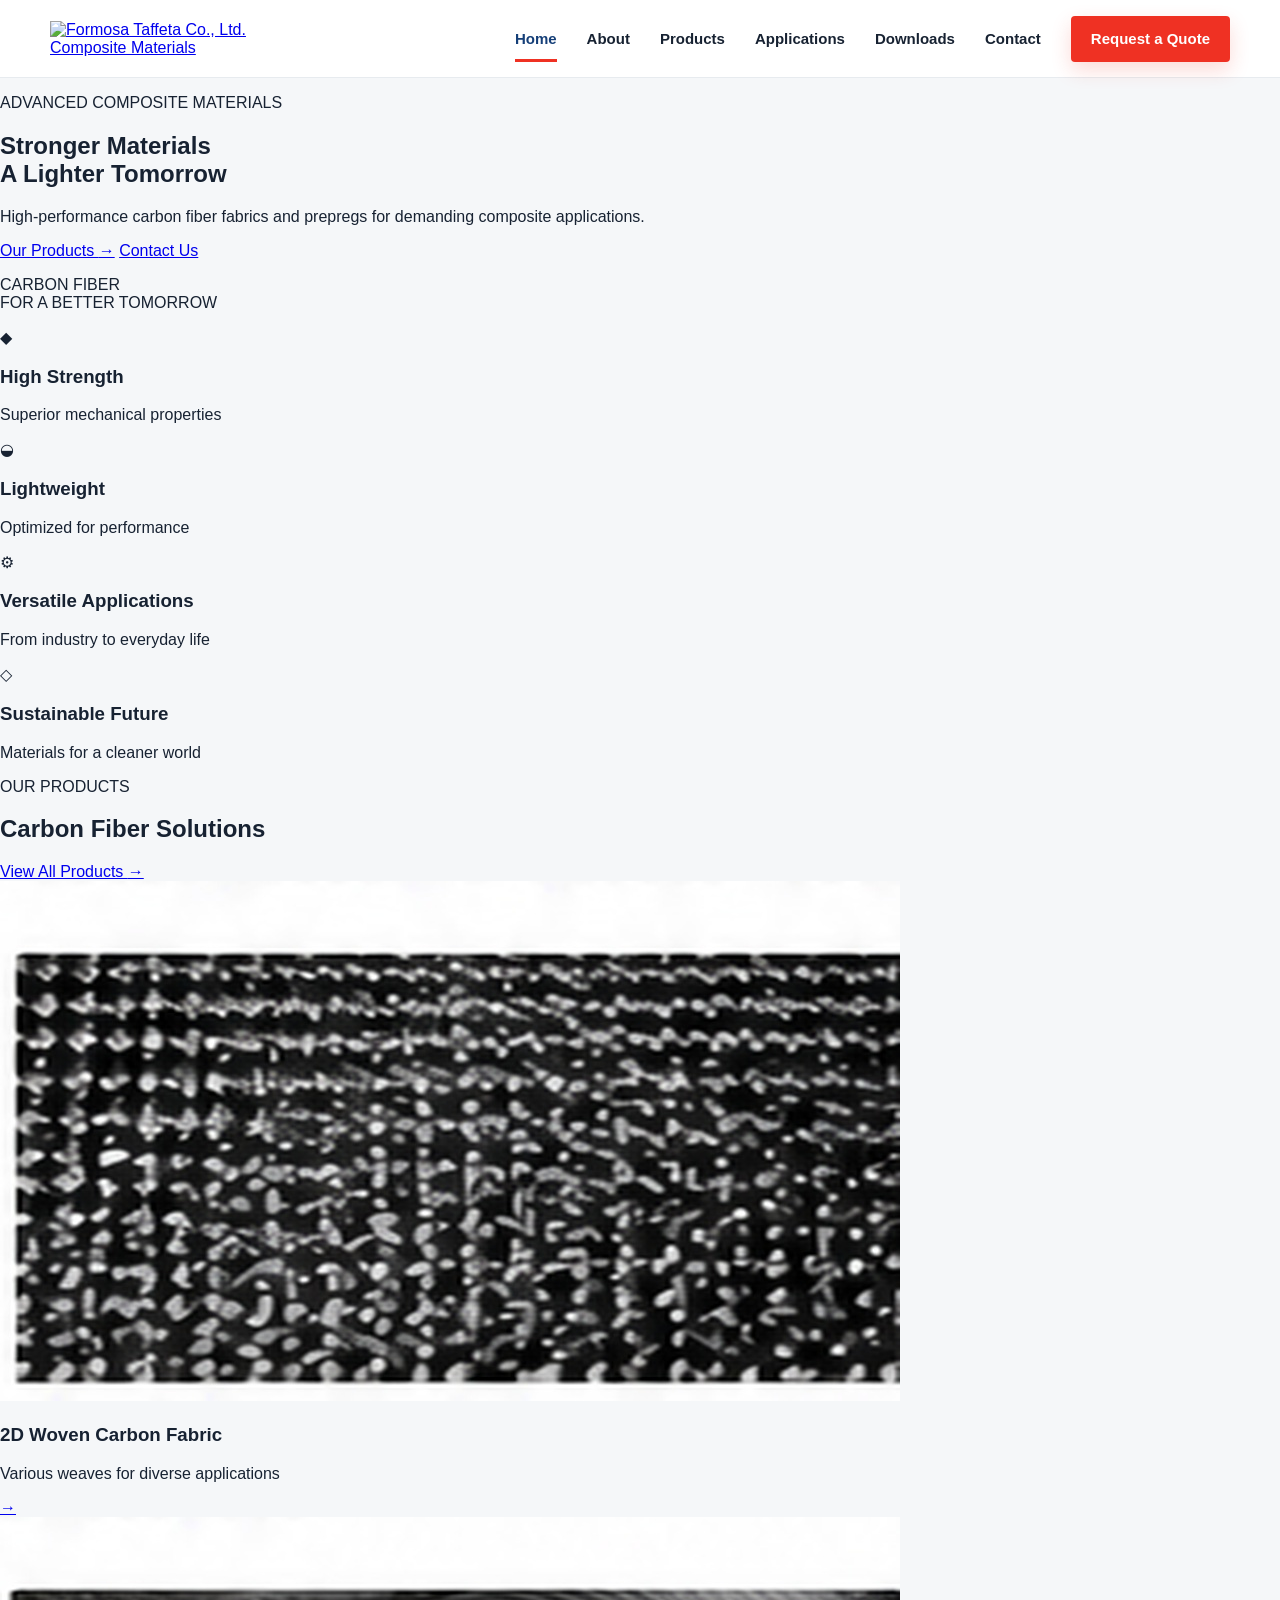
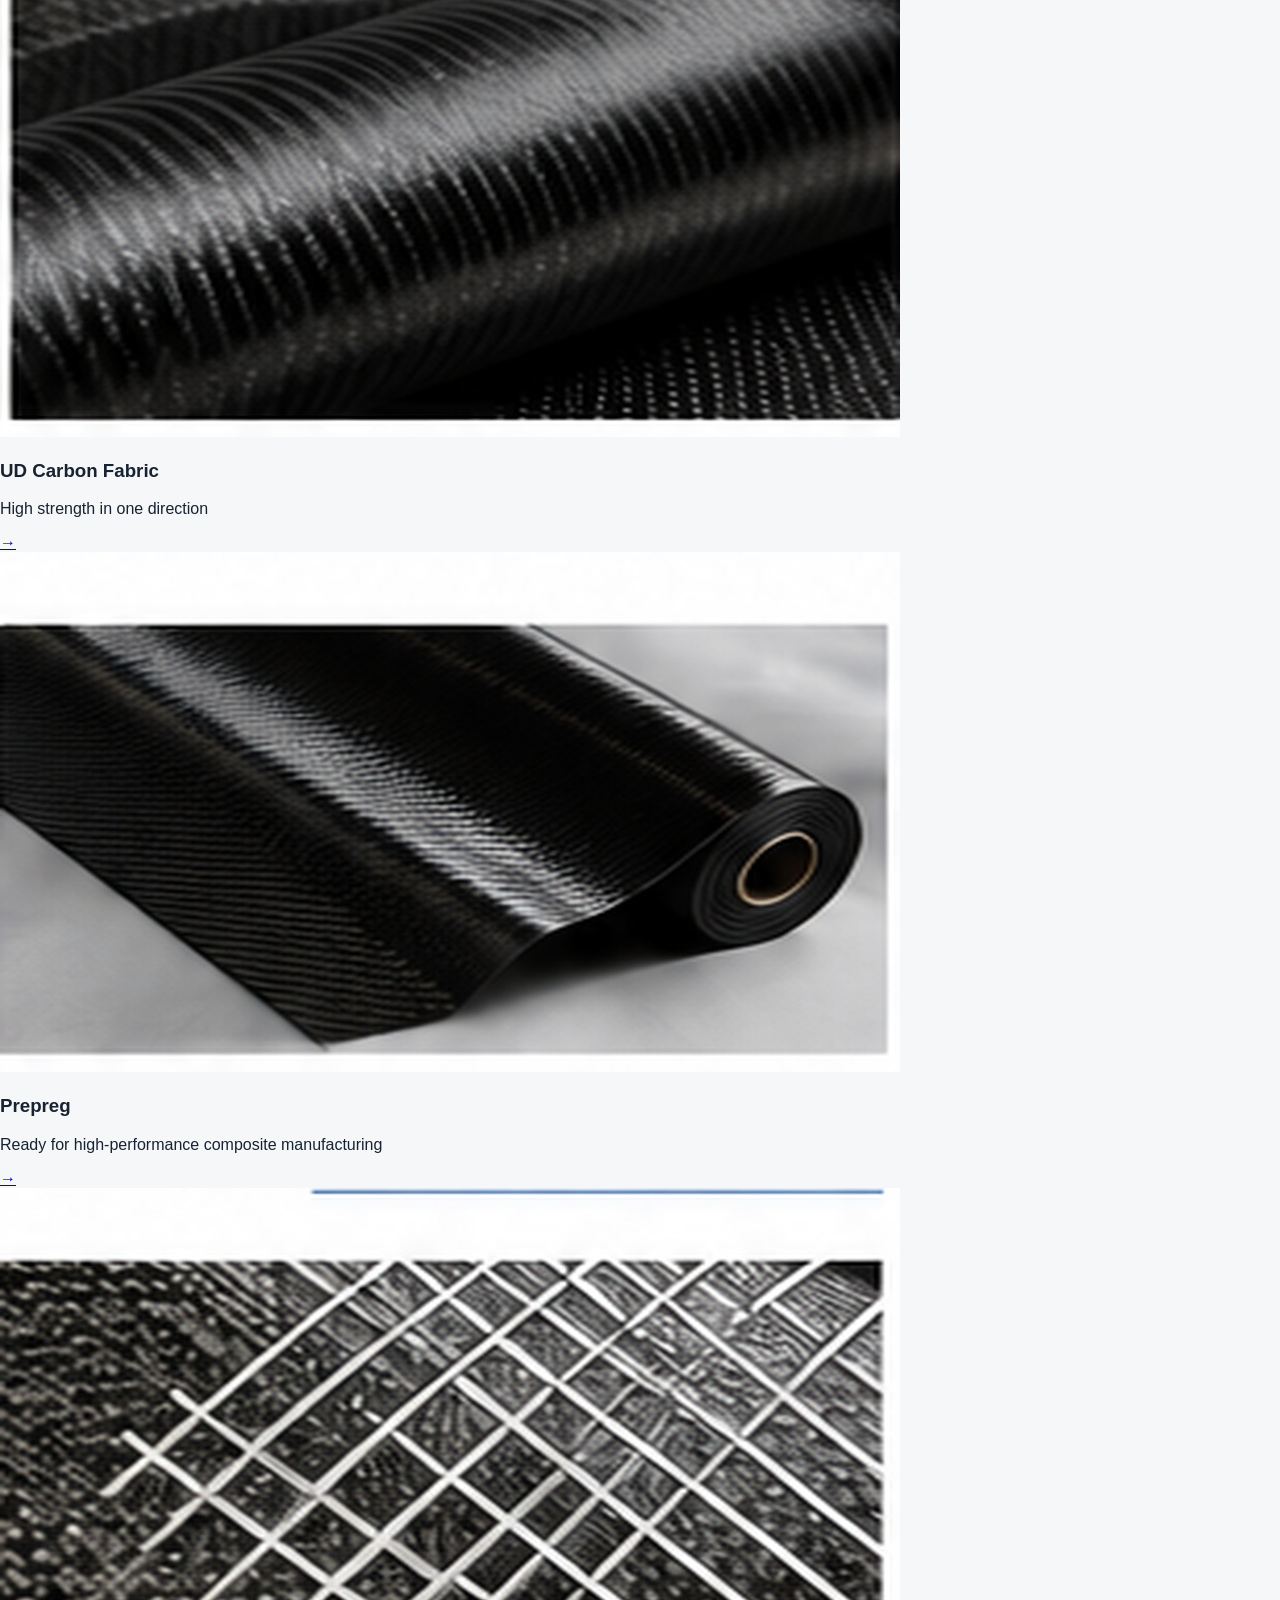
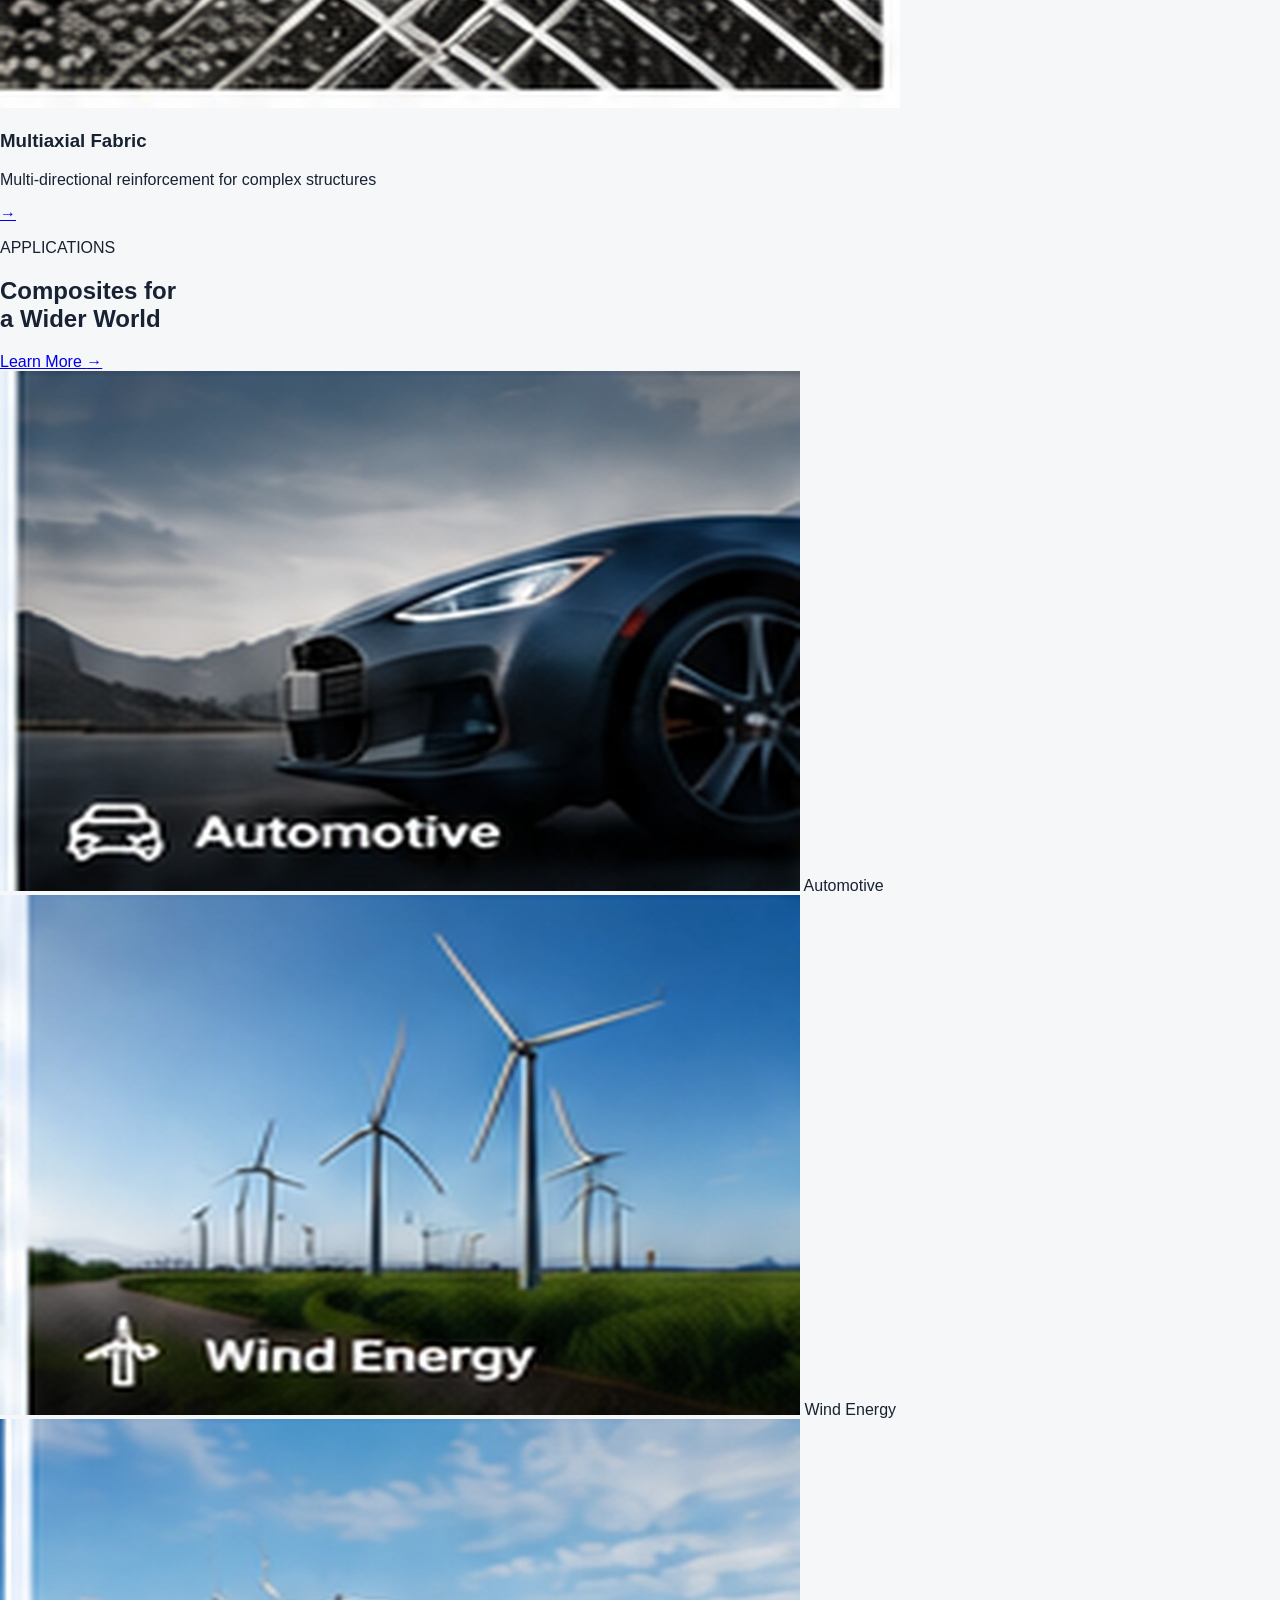
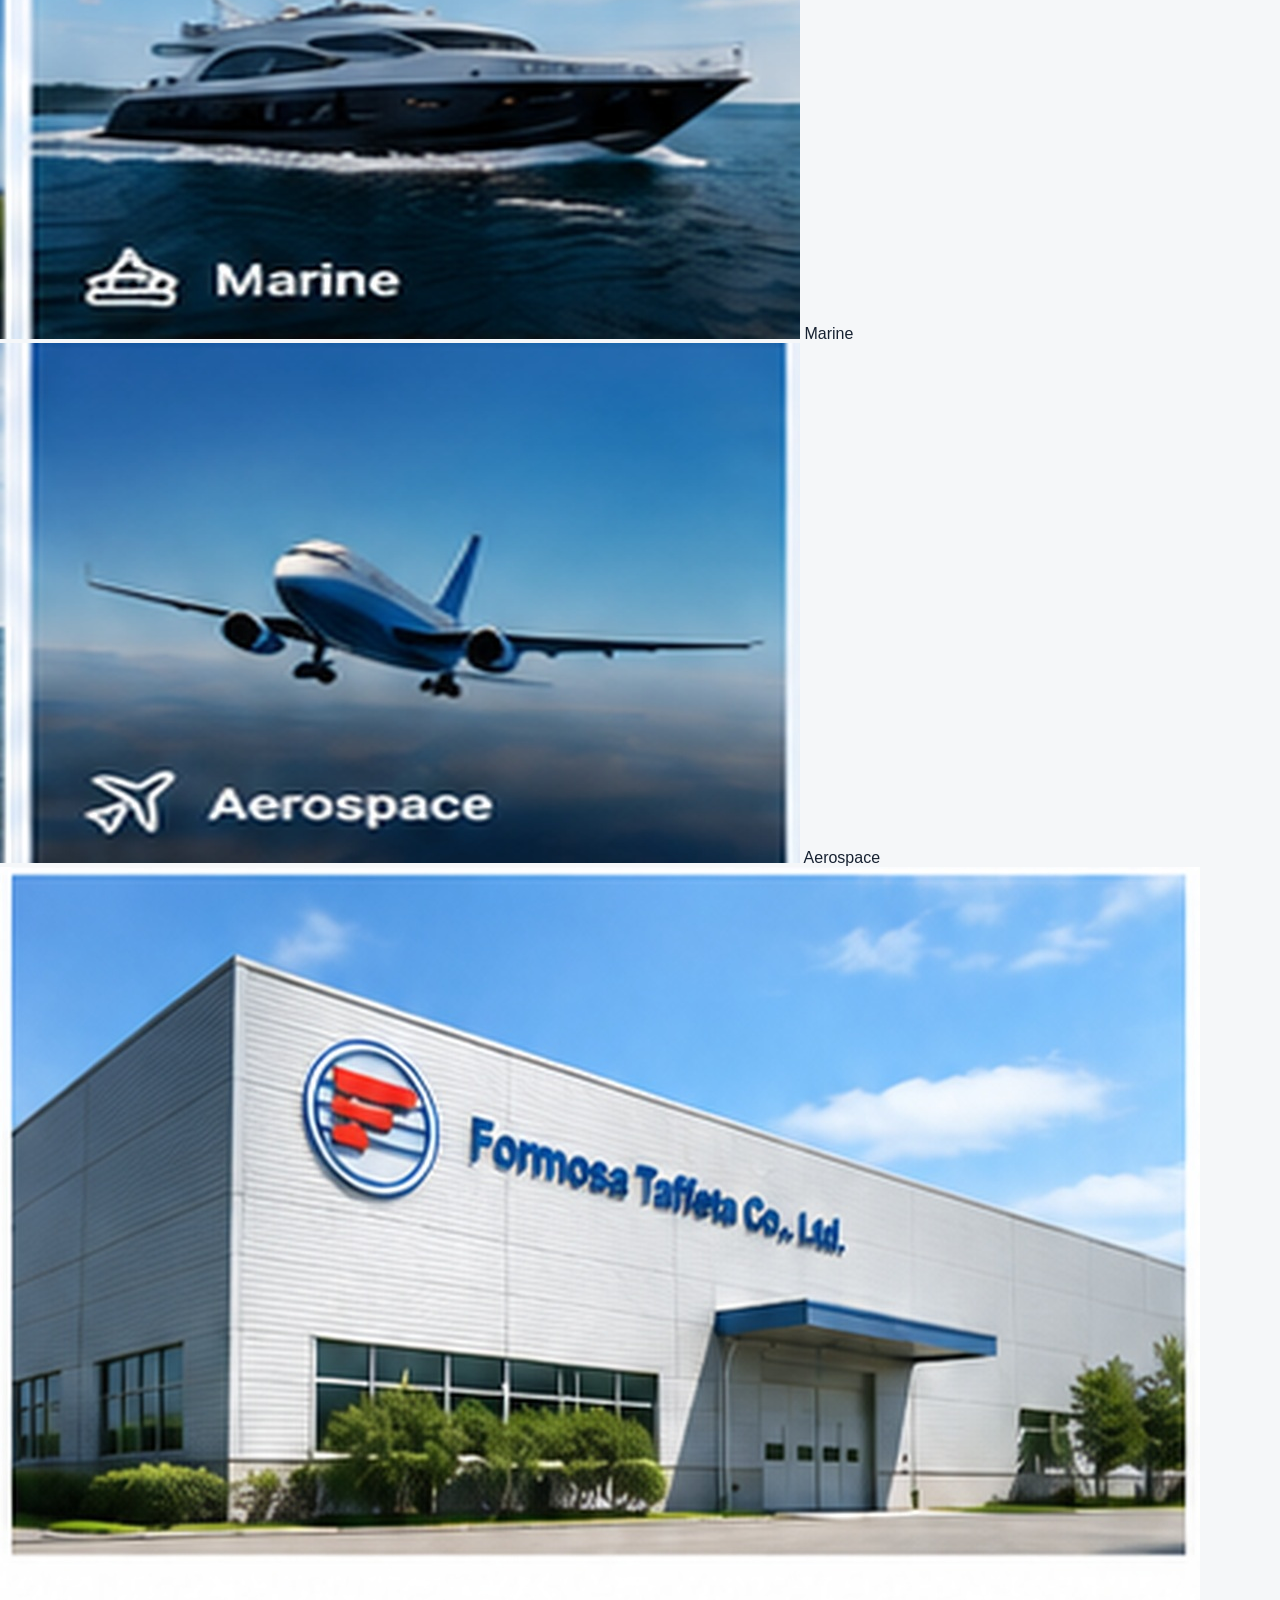
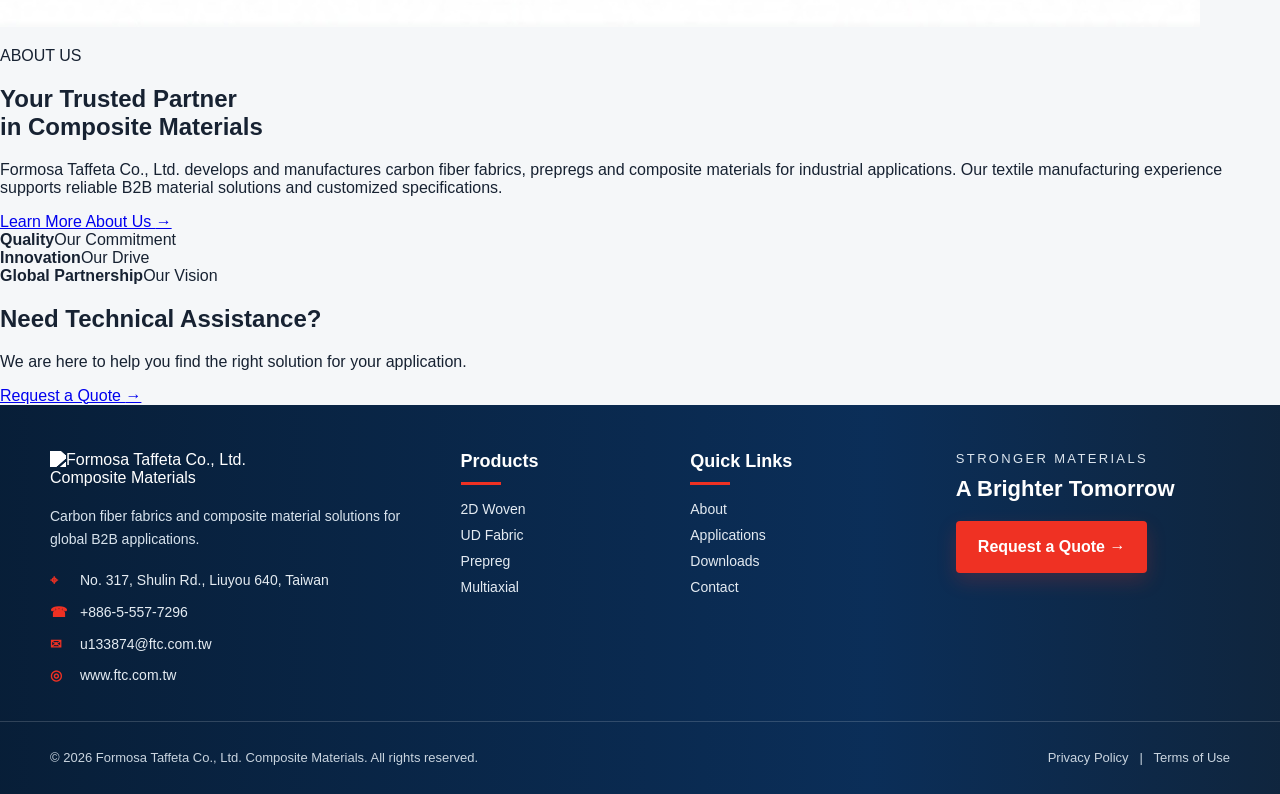
==== commit 0fe0f475: "Update index.html" ====
--- a/index.html
+++ b/index.html
@@ -3,163 +3,610 @@
 <head>
   <meta charset="utf-8">
   <meta name="viewport" content="width=device-width, initial-scale=1">
-  <meta name="description" content="Formosa Taffeta composite materials: 2D woven carbon fabric, UD fabric, prepreg and multiaxial fabric for B2B applications.">
-  <title>Formosa Taffeta Composite Materials</title>
-  <link rel="stylesheet" href="css/style.css">
+  <meta name="description" content="Formosa Taffeta Composite Materials homepage for carbon fiber fabrics and composite solutions.">
+  <title>FTC Composite Materials - Formosa Taffeta Co., Ltd.</title>
+  
+  <!-- 外部樣式表 (保留你原本引入的 home-content.css) -->
+  <link rel="stylesheet" href="css/home-content.css">
+
+  <style>
+    /* ==========================================
+       全站共用色彩與基礎設定
+       ========================================== */
+    :root {
+      --navy: #153f78;
+      --navy-dark: #031a34;
+      --navy-footer: #062a55;
+      --text: #172232;
+      --red: #ef3123;
+      --line: #e7ebef;
+      --footer-line: rgba(255, 255, 255, 0.16);
+      --white: #ffffff;
+    }
+
+    * {
+      box-sizing: border-box;
+    }
+
+    body {
+      margin: 0;
+      font-family: Arial, Helvetica, sans-serif;
+      background: #f5f7f9;
+      color: var(--text);
+    }
+
+    /* ==========================================
+       HEADER (導覽列樣式)
+       ========================================== */
+    .site-header {
+      width: 100%;
+      height: 78px;
+      background: var(--white);
+      border-bottom: 1px solid var(--line);
+      position: sticky;
+      top: 0;
+      z-index: 9999;
+    }
+
+    .header-container {
+      width: min(1180px, calc(100% - 40px));
+      height: 100%;
+      margin: 0 auto;
+      display: flex;
+      align-items: center;
+      gap: 30px;
+    }
+    .brand {
+      display: flex;
+      align-items: center;
+      flex-shrink: 0;
+    }
+
+    .brand img {
+      width: 275px;
+      height: auto;
+      display: block;
+    }
+
+    .main-nav {
+      margin-left: auto;
+      display: flex;
+      align-items: center;
+      gap: 30px;
+    }
+
+    .main-nav > a:not(.quote-btn) {
+      position: relative;
+      height: 78px;
+      display: flex;
+      align-items: center;
+      color: var(--text);
+      text-decoration: none;
+      font-size: 15px;
+      font-weight: 700;
+      white-space: nowrap;
+    }
+
+    .main-nav > a:not(.quote-btn):hover,
+    .main-nav > a.active:not(.quote-btn) {
+      color: var(--navy);
+    }
+
+    .main-nav > a:not(.quote-btn)::after {
+      content: "";
+      position: absolute;
+      left: 50%;
+      right: 50%;
+      bottom: 16px;
+      height: 3px;
+      background: var(--red);
+      transition: 0.2s ease;
+    }
+
+    .main-nav > a:not(.quote-btn):hover::after,
+    .main-nav > a.active:not(.quote-btn)::after {
+      left: 0;
+      right: 0;
+    }
+
+    .quote-btn {
+      min-height: 46px;
+      padding: 0 20px;
+      display: inline-flex;
+      align-items: center;
+      justify-content: center;
+      background: var(--red);
+      color: #fff;
+      text-decoration: none;
+      font-size: 15px;
+      font-weight: 800;
+      border-radius: 4px;
+      box-shadow: 0 8px 20px rgba(239, 49, 35, 0.18);
+      white-space: nowrap;
+    }
+
+    .menu-toggle {
+      display: none;
+      margin-left: auto;
+      border: 0;
+      background: transparent;
+      color: var(--navy);
+      font-size: 28px;
+      cursor: pointer;
+    }
+
+    @media (max-width: 900px) {
+      .site-header { height: 72px; }
+      .header-container { width: calc(100% - 28px); }
+      .brand img { width: 215px; max-width: 70vw; }
+      .menu-toggle { display: block; }
+      .main-nav {
+        display: none;
+        position: absolute;
+        top: 72px;
+        left: 0;
+        right: 0;
+        margin: 0;
+        padding: 10px 20px 20px;
+        background: #fff;
+        flex-direction: column;
+        align-items: stretch;
+        gap: 0;
+        box-shadow: 0 12px 25px rgba(0, 0, 0, 0.12);
+      }
+      .main-nav.open { display: flex; }
+      .main-nav > a:not(.quote-btn) {
+        height: auto;
+        padding: 14px 4px;
+        border-bottom: 1px solid #eee;
+      }
+      .main-nav > a:not(.quote-btn)::after { display: none; }
+      .quote-btn { margin-top: 14px; }
+    }
+
+    /* ==========================================
+       FOOTER (頁尾樣式)
+       ========================================== */
+    .site-footer {
+      background: linear-gradient(90deg, rgba(3, 26, 52, 0.98) 0%, rgba(6, 42, 85, 0.98) 68%, rgba(3, 26, 52, 0.95) 100%);
+      color: #ffffff;
+    }
+
+    .footer-main {
+      width: min(1180px, calc(100% - 40px));
+      margin: 0 auto;
+      padding: 46px 0 34px;
+      display: grid;
+      grid-template-columns: 1.45fr 0.75fr 0.85fr 1.1fr;
+      gap: 36px;
+      align-items: start;
+    }
+
+    .footer-brand img {
+      width: 265px;
+      max-width: 100%;
+      display: block;
+      margin-bottom: 18px;
+      filter: brightness(0) invert(1);
+    }
+
+    .footer-brand .tagline {
+      color: #d7e2ec;
+      font-size: 14px;
+      line-height: 1.7;
+      margin: 0 0 18px;
+      max-width: 360px;
+    }
+
+    .contact-list {
+      display: grid;
+      gap: 10px;
+      margin-top: 18px;
+    }
+
+    .contact-row {
+      display: flex;
+      gap: 10px;
+      align-items: flex-start;
+      color: #e5ecf2;
+      font-size: 14px;
+      line-height: 1.55;
+    }
+
+    .contact-icon {
+      width: 20px;
+      color: var(--red);
+      font-weight: 700;
+      flex: 0 0 auto;
+    }
+
+    .footer-col h3 {
+      margin: 0 0 16px;
+      font-size: 18px;
+      color: #fff;
+    }
+
+    .footer-col h3::after {
+      content: "";
+      display: block;
+      width: 40px;
+      height: 3px;
+      background: var(--red);
+      margin-top: 10px;
+    }
+
+    .footer-links {
+      display: grid;
+      gap: 10px;
+    }
+
+    .footer-links a {
+      color: #e4ebf2;
+      text-decoration: none;
+      font-size: 14px;
+      transition: 0.2s ease;
+    }
+
+    .footer-links a:hover {
+      color: #fff;
+      transform: translateX(2px);
+    }
+
+    .footer-cta {
+      padding-left: 10px;
+    }
+
+    .footer-cta .eyebrow {
+      margin: 0 0 8px;
+      color: #dce5ee;
+      font-size: 13px;
+      letter-spacing: 0.18em;
+      text-transform: uppercase;
+    }
+
+    .footer-cta .headline {
+      margin: 0 0 18px;
+      font-size: 22px;
+      line-height: 1.35;
+      font-weight: 800;
+    }
+
+    .footer-cta .quote-btn {
+      min-height: 52px;
+      padding: 0 22px;
+      font-size: 16px;
+      box-shadow: 0 8px 20px rgba(239, 49, 35, 0.2);
+    }
+
+    .footer-cta .quote-btn:hover {
+      filter: brightness(0.95);
+      transform: translateY(-1px);
+    }
+
+    .footer-bottom {
+      border-top: 1px solid var(--footer-line);
+    }
+
+    .footer-bottom-inner {
+      width: min(1180px, calc(100% - 40px));
+      margin: 0 auto;
+      min-height: 72px;
+      display: flex;
+      align-items: center;
+      justify-content: space-between;
+      gap: 24px;
+      color: #c9d4df;
+      font-size: 13px;
+    }
+
+    .footer-bottom a {
+      color: #c9d4df;
+      text-decoration: none;
+    }
+
+    .footer-bottom a:hover {
+      color: #fff;
+    }
+
+    @media (max-width: 980px) {
+      .footer-main {
+        grid-template-columns: 1fr 1fr;
+      }
+    }
+
+    @media (max-width: 640px) {
+      .footer-main {
+        width: calc(100% - 28px);
+        grid-template-columns: 1fr;
+        gap: 28px;
+        padding: 34px 0 28px;
+      }
+      .footer-brand img {
+        width: 225px;
+        filter: none;
+      }
+      .footer-cta {
+        padding-left: 0;
+      }
+      .footer-bottom-inner {
+        width: calc(100% - 28px);
+        min-height: 88px;
+        flex-direction: column;
+        align-items: flex-start;
+        justify-content: center;
+        gap: 8px;
+      }
+    }
+  </style>
 </head>
 <body>
-<header class="site-header">
-  <div class="site-container header-inner">
-    <a class="brand" href="index.html" aria-label="Formosa Taffeta Composite Materials home">
-      <img src="images/logo.png" alt="Formosa Taffeta Co., Ltd. Composite Materials">
-    </a>
-    <button class="menu-toggle" type="button" aria-label="Open navigation" aria-expanded="false">☰</button>
-    <nav class="main-nav" aria-label="Primary navigation">
-      <a class="active" href="index.html">Home</a>
-      <a href="index.html#about">About</a>
-      <a href="index.html#products">Products</a>
-      <a href="index.html#applications">Applications</a>
-      <a href="index.html#downloads">Downloads</a>
-      <a href="index.html#contact">Contact</a>
-      <a class="quote-btn" href="index.html#contact">Request a Quote</a>
-    </nav>
-  </div>
-</header>
-
-<main class="home-content">
-  <section class="home-hero">
-    <div class="site-container hero-inner">
-      <div class="hero-copy">
-        <p class="eyebrow">ADVANCED COMPOSITE MATERIALS</p>
-        <h1>Stronger Materials<br>A Lighter Tomorrow</h1>
-        <p class="hero-lead">High-performance carbon fiber fabrics and prepregs for demanding composite applications.</p>
-        <div class="hero-actions">
-          <a class="btn primary" href="#products">Our Products →</a>
-          <a class="btn ghost" href="#contact">Contact Us</a>
-        </div>
-      </div>
-      <p class="hero-caption">CARBON FIBER<br>FOR A BETTER TOMORROW</p>
+
+  <!-- ========================================================
+       1. HEADER (頂部選單)
+       ======================================================== -->
+  <header class="site-header">
+    <div class="header-container">
+      <a class="brand" href="index.html" aria-label="Formosa Taffeta Composite Materials home">
+        <img src="images/logo.png" alt="Formosa Taffeta Co., Ltd. Composite Materials">
+      </a>
+
+      <button class="menu-toggle" type="button" aria-label="Open menu" aria-expanded="false">
+        ☰
+      </button>
+
+      <nav class="main-nav" aria-label="Primary navigation">
+        <a class="active" href="index.html">Home</a>
+        <a href="#about">About</a>
+        <a href="#products">Products</a>
+        <a href="#applications">Applications</a>
+        <a href="downloads.html">Downloads</a>
+        <a href="#contact-cta">Contact</a>
+        <a class="quote-btn" href="#contact-cta">Request a Quote</a>
+      </nav>
     </div>
-  </section>
-
-  <section class="benefit-strip">
-    <div class="site-container benefit-grid">
-      <article><b>High Strength</b><span>Superior mechanical properties</span></article>
-      <article><b>Lightweight</b><span>Optimized for performance</span></article>
-      <article><b>Versatile Applications</b><span>From industry to everyday life</span></article>
-      <article><b>Sustainable Future</b><span>Materials for a cleaner world</span></article>
+  </header>
+
+  <!-- ========================================================
+       2. MAIN CONTENT (首頁主要內容)
+       ======================================================== -->
+  <main class="home-content">
+
+    <!-- 主視覺 Banner -->
+    <section class="home-hero">
+      <div class="home-container hero-inner">
+        <div class="hero-copy">
+          <p class="eyebrow">ADVANCED COMPOSITE MATERIALS</p>
+          <h1>Stronger Materials<br>A Lighter Tomorrow</h1>
+          <p class="hero-lead">High-performance carbon fiber fabrics and prepregs for demanding composite applications.</p>
+          <div class="hero-actions">
+            <a class="home-btn home-btn-primary" href="#products">Our Products <span>→</span></a>
+            <a class="home-btn home-btn-ghost" href="#contact-cta">Contact Us</a>
+          </div>
+        </div>
+        <p class="hero-caption">CARBON FIBER<br>FOR A BETTER TOMORROW</p>
+      </div>
+    </section>
+
+    <!-- 特色條 -->
+    <section class="benefit-strip" aria-label="Key benefits">
+      <div class="home-container benefit-grid">
+        <article class="benefit-item">
+          <span class="benefit-icon">◆</span>
+          <div><h3>High Strength</h3><p>Superior mechanical properties</p></div>
+        </article>
+        <article class="benefit-item">
+          <span class="benefit-icon">◒</span>
+          <div><h3>Lightweight</h3><p>Optimized for performance</p></div>
+        </article>
+        <article class="benefit-item">
+          <span class="benefit-icon">⚙</span>
+          <div><h3>Versatile Applications</h3><p>From industry to everyday life</p></div>
+        </article>
+        <article class="benefit-item">
+          <span class="benefit-icon">◇</span>
+          <div><h3>Sustainable Future</h3><p>Materials for a cleaner world</p></div>
+        </article>
+      </div>
+    </section>
+
+    <!-- 產品清單區塊 -->
+    <section class="home-section products-section" id="products">
+      <div class="home-container">
+        <div class="section-head">
+          <div>
+            <p class="section-eyebrow">OUR PRODUCTS</p>
+            <h2>Carbon Fiber Solutions</h2>
+          </div>
+          <a class="text-link" href="#products">View All Products <span>→</span></a>
+        </div>
+
+        <div class="product-grid">
+          <article class="product-card">
+            <img src="images/product-2d-woven.jpg" alt="2D woven carbon fiber fabric">
+            <div class="product-copy">
+              <h3>2D Woven Carbon Fabric</h3>
+              <p>Various weaves for diverse applications</p>
+              <a href="2d-woven.html" aria-label="View 2D Woven Carbon Fabric specifications">→</a>
+            </div>
+          </article>
+
+          <article class="product-card">
+            <img src="images/product-ud.jpg" alt="UD carbon fabric">
+            <div class="product-copy">
+              <h3>UD Carbon Fabric</h3>
+              <p>High strength in one direction</p>
+              <a href="ud-fabric.html" aria-label="View UD Carbon Fabric specifications">→</a>
+            </div>
+          </article>
+
+          <article class="product-card">
+            <img src="images/product-prepreg.jpg" alt="Carbon fiber prepreg">
+            <div class="product-copy">
+              <h3>Prepreg</h3>
+              <p>Ready for high-performance composite manufacturing</p>
+              <a href="prepreg.html" aria-label="View Prepreg specifications">→</a>
+            </div>
+          </article>
+
+          <article class="product-card">
+            <img src="images/product-multiaxial.jpg" alt="Multiaxial carbon fiber fabric">
+            <div class="product-copy">
+              <h3>Multiaxial Fabric</h3>
+              <p>Multi-directional reinforcement for complex structures</p>
+              <a href="multiaxial.html" aria-label="View Multiaxial Fabric specifications">→</a>
+            </div>
+          </article>
+        </div>
+      </div>
+    </section>
+
+    <!-- 應用領域區塊 -->
+    <section class="applications-band" id="applications">
+      <div class="home-container application-layout">
+        <div class="application-intro">
+          <p class="section-eyebrow">APPLICATIONS</p>
+          <h2>Composites for<br>a Wider World</h2>
+          <a class="text-link" href="applications.html">Learn More <span>→</span></a>
+        </div>
+
+        <div class="application-grid">
+          <article class="application-card">
+            <img src="images/app-automotive.jpg" alt="Automotive composite application">
+            <span>Automotive</span>
+          </article>
+          <article class="application-card">
+            <img src="images/app-wind-energy.jpg" alt="Wind energy composite application">
+            <span>Wind Energy</span>
+          </article>
+          <article class="application-card">
+            <img src="images/app-marine.jpg" alt="Marine composite application">
+            <span>Marine</span>
+          </article>
+          <article class="application-card">
+            <img src="images/app-aerospace.jpg" alt="Aerospace composite application">
+            <span>Aerospace</span>
+          </article>
+        </div>
+      </div>
+    </section>
+
+    <!-- 關於我們區塊 -->
+    <section class="home-section about-section" id="about">
+      <div class="home-container about-grid">
+        <div class="about-image">
+          <img src="images/about-factory.jpg" alt="Formosa Taffeta manufacturing facility">
+        </div>
+
+        <div class="about-copy">
+          <p class="section-eyebrow">ABOUT US</p>
+          <h2>Your Trusted Partner<br>in Composite Materials</h2>
+          <p>Formosa Taffeta Co., Ltd. develops and manufactures carbon fiber fabrics, prepregs and composite materials for industrial applications. Our textile manufacturing experience supports reliable B2B material solutions and customized specifications.</p>
+          <a class="home-btn home-btn-outline" href="about.html">Learn More About Us <span>→</span></a>
+        </div>
+
+        <div class="value-list">
+          <article><strong>Quality</strong><span>Our Commitment</span></article>
+          <article><strong>Innovation</strong><span>Our Drive</span></article>
+          <article><strong>Global Partnership</strong><span>Our Vision</span></article>
+        </div>
+      </div>
+    </section>
+
+    <!-- 諮詢 CTA 區塊 -->
+    <section class="contact-cta" id="contact-cta">
+      <div class="home-container cta-inner">
+        <div>
+          <h2>Need Technical Assistance?</h2>
+          <p>We are here to help you find the right solution for your application.</p>
+        </div>
+        <a class="home-btn home-btn-primary" href="contact.html">Request a Quote <span>→</span></a>
+      </div>
+    </section>
+
+  </main>
+
+  <!-- ========================================================
+       3. FOOTER (頁尾區塊)
+       ======================================================== -->
+  <footer class="site-footer">
+    <div class="footer-main">
+      <div class="footer-brand">
+        <img src="images/logo.png" alt="Formosa Taffeta Co., Ltd. Composite Materials">
+        <p class="tagline">
+          Carbon fiber fabrics and composite material solutions for global B2B applications.
+        </p>
+        <div class="contact-list">
+          <div class="contact-row">
+            <span class="contact-icon">⌖</span>
+            <span>No. 317, Shulin Rd., Liuyou 640, Taiwan</span>
+          </div>
+          <div class="contact-row">
+            <span class="contact-icon">☎</span>
+            <span>+886-5-557-7296</span>
+          </div>
+          <div class="contact-row">
+            <span class="contact-icon">✉</span>
+            <span>u133874@ftc.com.tw</span>
+          </div>
+          <div class="contact-row">
+            <span class="contact-icon">◎</span>
+            <span>www.ftc.com.tw</span>
+          </div>
+        </div>
+      </div>
+
+      <div class="footer-col">
+        <h3>Products</h3>
+        <div class="footer-links">
+          <a href="2d-woven.html">2D Woven</a>
+          <a href="ud-fabric.html">UD Fabric</a>
+          <a href="prepreg.html">Prepreg</a>
+          <a href="multiaxial.html">Multiaxial</a>
+        </div>
+      </div>
+
+      <div class="footer-col">
+        <h3>Quick Links</h3>
+        <div class="footer-links">
+          <a href="#about">About</a>
+          <a href="#applications">Applications</a>
+          <a href="downloads.html">Downloads</a>
+          <a href="#contact-cta">Contact</a>
+        </div>
+      </div>
+
+      <div class="footer-cta">
+        <p class="eyebrow">Stronger Materials</p>
+        <p class="headline">A Brighter Tomorrow</p>
+        <a class="quote-btn" href="#contact-cta">
+          Request a Quote →
+        </a>
+      </div>
     </div>
-  </section>
-
-  <section class="section products-section" id="products">
-    <div class="site-container">
-      <div class="section-head">
-        <div><p class="section-kicker">OUR PRODUCTS</p><h2>Carbon Fiber Solutions</h2></div>
-      </div>
-      <div class="product-grid">
-        <article class="product-card">
-          <img src="images/product-2d-woven.jpg" alt="2D woven carbon fiber fabric">
-          <h3>2D Woven Carbon Fabric</h3><p>Various weaves for diverse applications.</p>
-          <a href="product-2d-woven.html">View specifications →</a>
-        </article>
-        <article class="product-card">
-          <img src="images/product-ud.jpg" alt="UD carbon fabric">
-          <h3>UD Carbon Fabric</h3><p>High strength in one direction.</p>
-          <a href="product-ud.html">View specifications →</a>
-        </article>
-        <article class="product-card">
-          <img src="images/product-prepreg.jpg" alt="Carbon fiber prepreg">
-          <h3>Prepreg</h3><p>Ready for high-performance composite manufacturing.</p>
-          <a href="product-prepreg.html">View specifications →</a>
-        </article>
-        <article class="product-card">
-          <img src="images/product-multiaxial.jpg" alt="Multiaxial carbon fiber fabric">
-          <h3>Multiaxial Fabric</h3><p>Multi-directional reinforcement for complex structures.</p>
-          <a href="product-multiaxial.html">View specifications →</a>
-        </article>
+
+    <div class="footer-bottom">
+      <div class="footer-bottom-inner">
+        <span>© 2026 Formosa Taffeta Co., Ltd. Composite Materials. All rights reserved.</span>
+        <span>
+          <a href="#">Privacy Policy</a>
+          &nbsp; | &nbsp;
+          <a href="#">Terms of Use</a>
+        </span>
       </div>
     </div>
-  </section>
-
-  <section class="applications-band" id="applications">
-    <div class="site-container applications-layout">
-      <div class="applications-intro"><p class="section-kicker">APPLICATIONS</p><h2>Composites for<br>a Wider World</h2></div>
-      <div class="applications-grid">
-        <figure><img src="images/app-automotive.jpg" alt="Automotive composite application"><figcaption>Automotive</figcaption></figure>
-        <figure><img src="images/app-wind-energy.jpg" alt="Wind energy composite application"><figcaption>Wind Energy</figcaption></figure>
-        <figure><img src="images/app-marine.jpg" alt="Marine composite application"><figcaption>Marine</figcaption></figure>
-        <figure><img src="images/app-aerospace.jpg" alt="Aerospace composite application"><figcaption>Aerospace</figcaption></figure>
-      </div>
-    </div>
-  </section>
-
-  <section class="section" id="about">
-    <div class="site-container about-grid">
-      <img class="about-image" src="images/about-factory.jpg" alt="Formosa Taffeta manufacturing facility">
-      <div class="about-copy">
-        <p class="section-kicker">ABOUT US</p>
-        <h2>Your Trusted Partner<br>in Composite Materials</h2>
-        <p>Formosa Taffeta Co., Ltd. develops and manufactures carbon fiber fabrics, prepregs and composite material solutions for industrial applications.</p>
-      </div>
-      <div class="about-values"><b>Quality</b><span>Our Commitment</span><b>Innovation</b><span>Our Drive</span><b>Global Partnership</b><span>Our Vision</span></div>
-    </div>
-  </section>
-
-  <section class="download-band" id="downloads">
-    <div class="site-container download-inner">
-      <div><p class="section-kicker light">TECHNICAL RESOURCE</p><h2>Carbon Fiber Catalogue</h2><p>View product constructions and technical specifications.</p></div>
-      <a class="btn primary" href="FTC_Carbon_Fiber_Catalogue.pdf" target="_blank" rel="noopener">Open Catalogue →</a>
-    </div>
-  </section>
-</main>
-
-<footer class="site-footer" id="contact">
-  <div class="site-container footer-main">
-    <div class="footer-brand">
-      <img src="images/logo.png" alt="Formosa Taffeta Co., Ltd. Composite Materials">
-      <p>Carbon fiber fabrics and composite material solutions for global B2B applications.</p>
-      <div class="footer-contact">
-        <span>No. 317, Shulin Rd., Liuyou 640, Taiwan</span>
-        <a href="tel:+88655577296">+886-5-557-7296</a>
-        <a href="mailto:u133874@ftc.com.tw">u133874@ftc.com.tw</a>
-        <a href="https://www.ftc.com.tw/" target="_blank" rel="noopener">www.ftc.com.tw</a>
-      </div>
-    </div>
-    <div class="footer-col">
-      <h3>Products</h3>
-      <a href="product-2d-woven.html">2D Woven</a>
-      <a href="product-ud.html">UD Fabric</a>
-      <a href="product-prepreg.html">Prepreg</a>
-      <a href="product-multiaxial.html">Multiaxial</a>
-    </div>
-    <div class="footer-col">
-      <h3>Quick Links</h3>
-      <a href="index.html#about">About</a>
-      <a href="index.html#applications">Applications</a>
-      <a href="index.html#downloads">Downloads</a>
-      <a href="index.html#contact">Contact</a>
-    </div>
-    <div class="footer-cta">
-      <p class="footer-eyebrow">STRONGER MATERIALS</p>
-      <h3>A Brighter Tomorrow</h3>
-      <a class="footer-quote" href="index.html#contact">Request a Quote →</a>
-    </div>
-  </div>
-  <div class="footer-bottom">
-    <div class="site-container footer-bottom-inner">
-      <span>© 2026 Formosa Taffeta Co., Ltd. Composite Materials. All rights reserved.</span>
-    </div>
-  </div>
-</footer>
-<script>
-const menuToggle = document.querySelector('.menu-toggle');
-const mainNav = document.querySelector('.main-nav');
-if (menuToggle && mainNav) {
-  menuToggle.addEventListener('click', () => {
-    const open = mainNav.classList.toggle('open');
-    menuToggle.setAttribute('aria-expanded', open ? 'true' : 'false');
-  });
-}
-</script>
+  </footer>
+
+  <!-- 手機版漢堡選單互動腳本 -->
+  <script>
+    const menuToggle = document.querySelector(".menu-toggle");
+    const mainNav = document.querySelector(".main-nav");
+
+    menuToggle.addEventListener("click", function () {
+      mainNav.classList.toggle("open");
+      const isOpen = mainNav.classList.contains("open");
+      menuToggle.setAttribute("aria-expanded", isOpen);
+    });
+  </script>
+
 </body>
-</html>+</html>
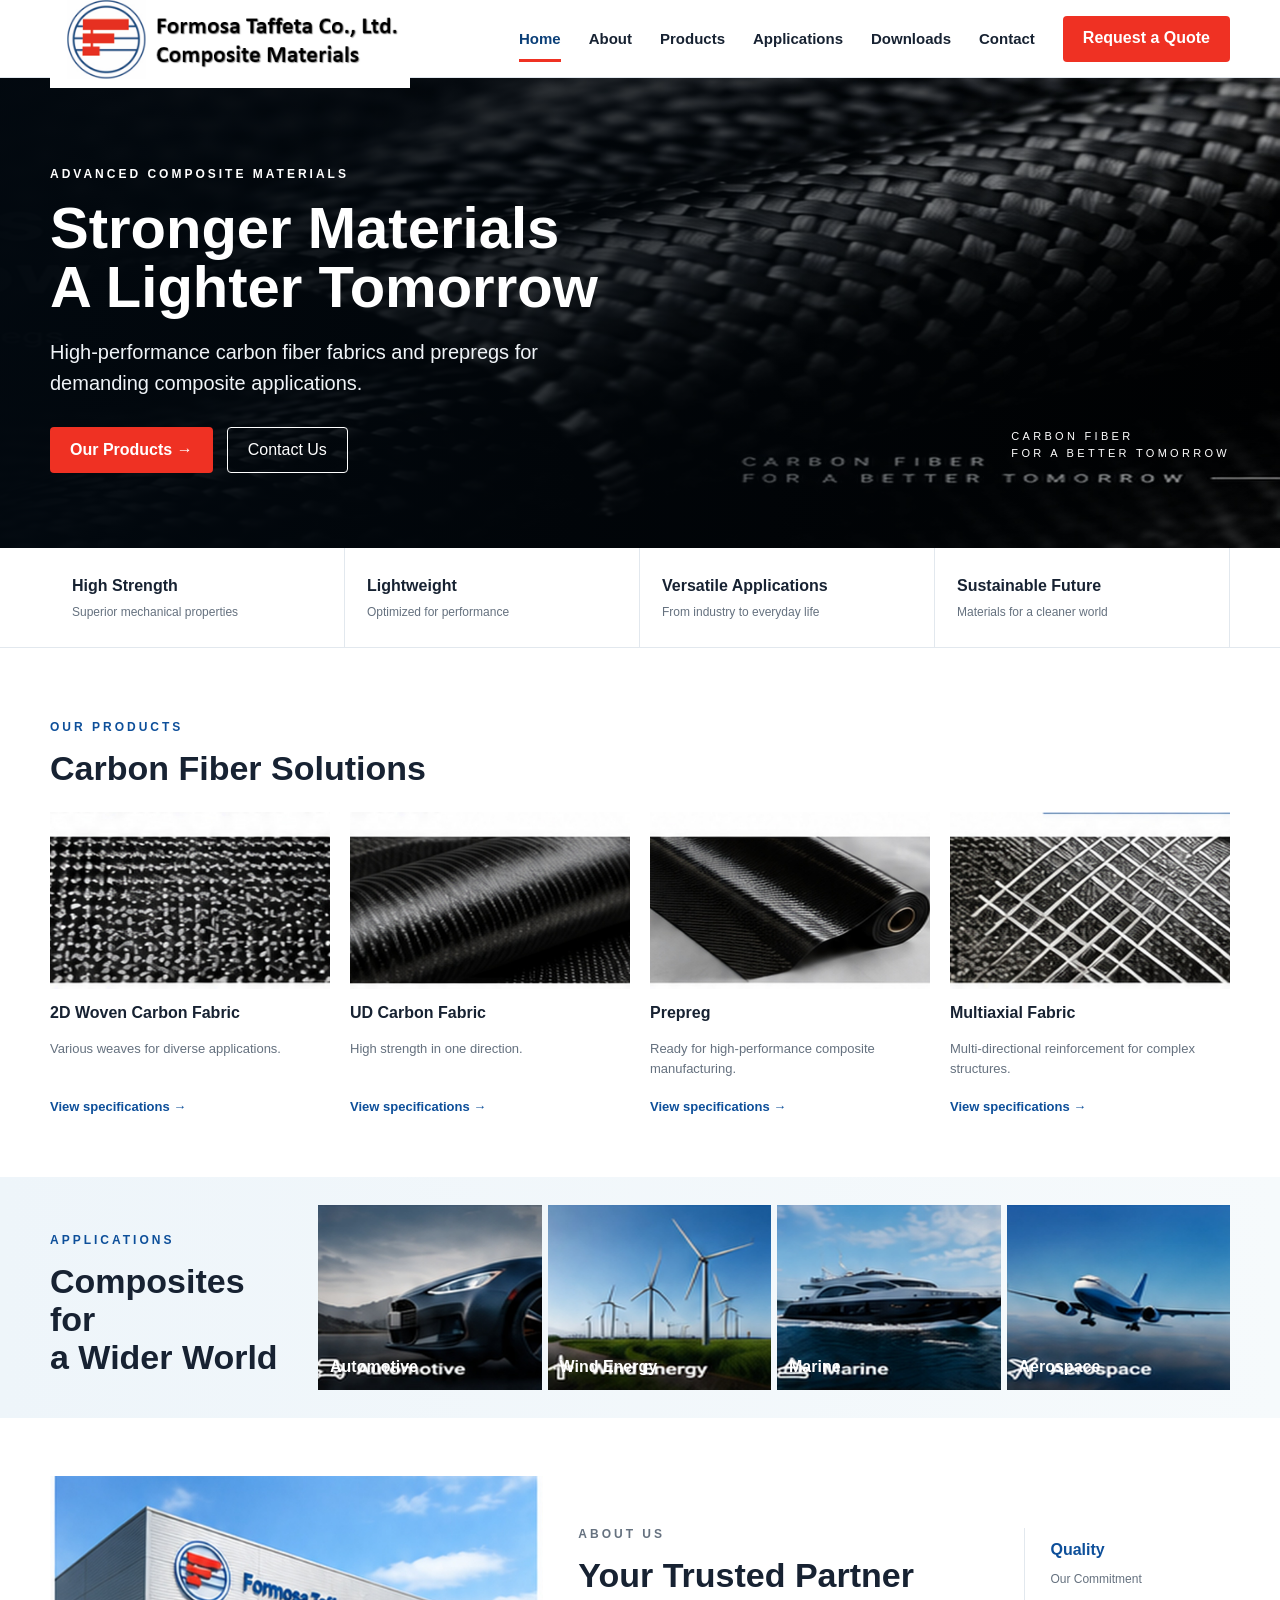
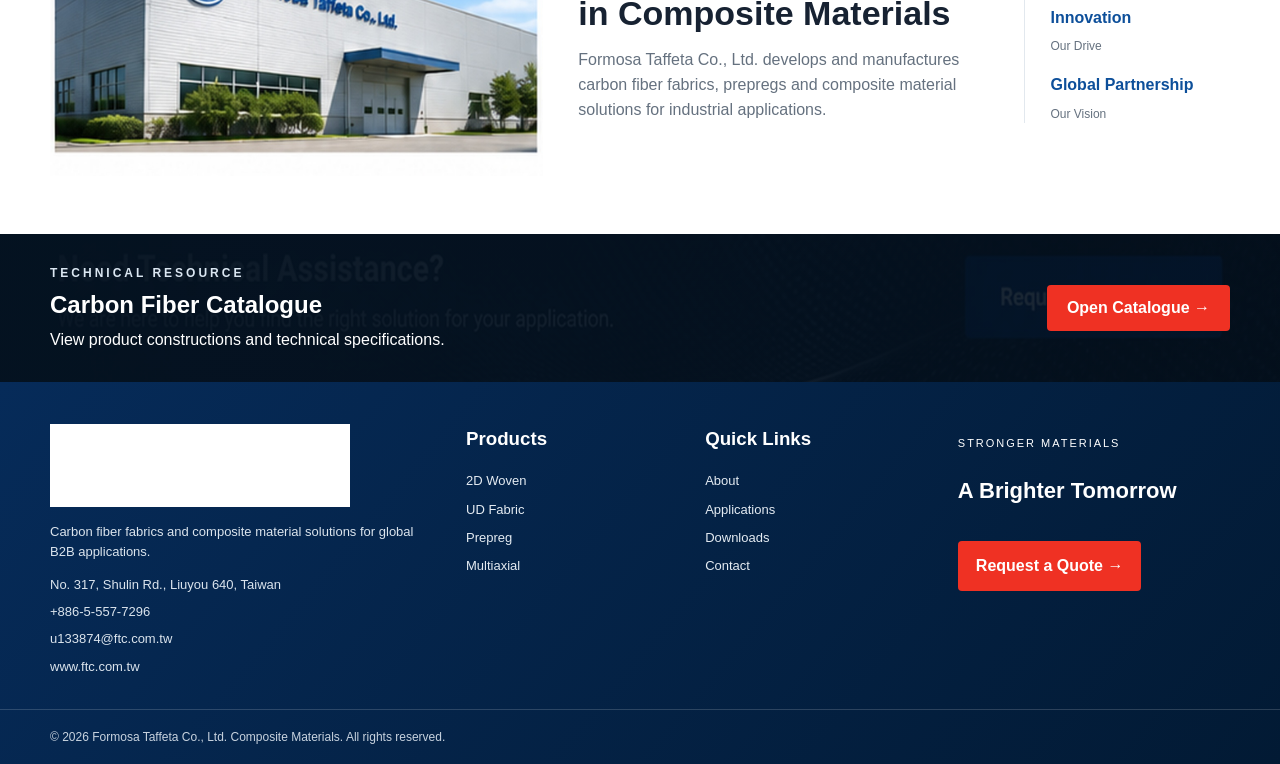
==== commit 273d06fe: "Add files via upload" ====
--- a/index.html
+++ b/index.html
@@ -3,610 +3,163 @@
 <head>
   <meta charset="utf-8">
   <meta name="viewport" content="width=device-width, initial-scale=1">
-  <meta name="description" content="Formosa Taffeta Composite Materials homepage for carbon fiber fabrics and composite solutions.">
-  <title>FTC Composite Materials - Formosa Taffeta Co., Ltd.</title>
-  
-  <!-- 外部樣式表 (保留你原本引入的 home-content.css) -->
-  <link rel="stylesheet" href="css/home-content.css">
-
-  <style>
-    /* ==========================================
-       全站共用色彩與基礎設定
-       ========================================== */
-    :root {
-      --navy: #153f78;
-      --navy-dark: #031a34;
-      --navy-footer: #062a55;
-      --text: #172232;
-      --red: #ef3123;
-      --line: #e7ebef;
-      --footer-line: rgba(255, 255, 255, 0.16);
-      --white: #ffffff;
-    }
-
-    * {
-      box-sizing: border-box;
-    }
-
-    body {
-      margin: 0;
-      font-family: Arial, Helvetica, sans-serif;
-      background: #f5f7f9;
-      color: var(--text);
-    }
-
-    /* ==========================================
-       HEADER (導覽列樣式)
-       ========================================== */
-    .site-header {
-      width: 100%;
-      height: 78px;
-      background: var(--white);
-      border-bottom: 1px solid var(--line);
-      position: sticky;
-      top: 0;
-      z-index: 9999;
-    }
-
-    .header-container {
-      width: min(1180px, calc(100% - 40px));
-      height: 100%;
-      margin: 0 auto;
-      display: flex;
-      align-items: center;
-      gap: 30px;
-    }
-    .brand {
-      display: flex;
-      align-items: center;
-      flex-shrink: 0;
-    }
-
-    .brand img {
-      width: 275px;
-      height: auto;
-      display: block;
-    }
-
-    .main-nav {
-      margin-left: auto;
-      display: flex;
-      align-items: center;
-      gap: 30px;
-    }
-
-    .main-nav > a:not(.quote-btn) {
-      position: relative;
-      height: 78px;
-      display: flex;
-      align-items: center;
-      color: var(--text);
-      text-decoration: none;
-      font-size: 15px;
-      font-weight: 700;
-      white-space: nowrap;
-    }
-
-    .main-nav > a:not(.quote-btn):hover,
-    .main-nav > a.active:not(.quote-btn) {
-      color: var(--navy);
-    }
-
-    .main-nav > a:not(.quote-btn)::after {
-      content: "";
-      position: absolute;
-      left: 50%;
-      right: 50%;
-      bottom: 16px;
-      height: 3px;
-      background: var(--red);
-      transition: 0.2s ease;
-    }
-
-    .main-nav > a:not(.quote-btn):hover::after,
-    .main-nav > a.active:not(.quote-btn)::after {
-      left: 0;
-      right: 0;
-    }
-
-    .quote-btn {
-      min-height: 46px;
-      padding: 0 20px;
-      display: inline-flex;
-      align-items: center;
-      justify-content: center;
-      background: var(--red);
-      color: #fff;
-      text-decoration: none;
-      font-size: 15px;
-      font-weight: 800;
-      border-radius: 4px;
-      box-shadow: 0 8px 20px rgba(239, 49, 35, 0.18);
-      white-space: nowrap;
-    }
-
-    .menu-toggle {
-      display: none;
-      margin-left: auto;
-      border: 0;
-      background: transparent;
-      color: var(--navy);
-      font-size: 28px;
-      cursor: pointer;
-    }
-
-    @media (max-width: 900px) {
-      .site-header { height: 72px; }
-      .header-container { width: calc(100% - 28px); }
-      .brand img { width: 215px; max-width: 70vw; }
-      .menu-toggle { display: block; }
-      .main-nav {
-        display: none;
-        position: absolute;
-        top: 72px;
-        left: 0;
-        right: 0;
-        margin: 0;
-        padding: 10px 20px 20px;
-        background: #fff;
-        flex-direction: column;
-        align-items: stretch;
-        gap: 0;
-        box-shadow: 0 12px 25px rgba(0, 0, 0, 0.12);
-      }
-      .main-nav.open { display: flex; }
-      .main-nav > a:not(.quote-btn) {
-        height: auto;
-        padding: 14px 4px;
-        border-bottom: 1px solid #eee;
-      }
-      .main-nav > a:not(.quote-btn)::after { display: none; }
-      .quote-btn { margin-top: 14px; }
-    }
-
-    /* ==========================================
-       FOOTER (頁尾樣式)
-       ========================================== */
-    .site-footer {
-      background: linear-gradient(90deg, rgba(3, 26, 52, 0.98) 0%, rgba(6, 42, 85, 0.98) 68%, rgba(3, 26, 52, 0.95) 100%);
-      color: #ffffff;
-    }
-
-    .footer-main {
-      width: min(1180px, calc(100% - 40px));
-      margin: 0 auto;
-      padding: 46px 0 34px;
-      display: grid;
-      grid-template-columns: 1.45fr 0.75fr 0.85fr 1.1fr;
-      gap: 36px;
-      align-items: start;
-    }
-
-    .footer-brand img {
-      width: 265px;
-      max-width: 100%;
-      display: block;
-      margin-bottom: 18px;
-      filter: brightness(0) invert(1);
-    }
-
-    .footer-brand .tagline {
-      color: #d7e2ec;
-      font-size: 14px;
-      line-height: 1.7;
-      margin: 0 0 18px;
-      max-width: 360px;
-    }
-
-    .contact-list {
-      display: grid;
-      gap: 10px;
-      margin-top: 18px;
-    }
-
-    .contact-row {
-      display: flex;
-      gap: 10px;
-      align-items: flex-start;
-      color: #e5ecf2;
-      font-size: 14px;
-      line-height: 1.55;
-    }
-
-    .contact-icon {
-      width: 20px;
-      color: var(--red);
-      font-weight: 700;
-      flex: 0 0 auto;
-    }
-
-    .footer-col h3 {
-      margin: 0 0 16px;
-      font-size: 18px;
-      color: #fff;
-    }
-
-    .footer-col h3::after {
-      content: "";
-      display: block;
-      width: 40px;
-      height: 3px;
-      background: var(--red);
-      margin-top: 10px;
-    }
-
-    .footer-links {
-      display: grid;
-      gap: 10px;
-    }
-
-    .footer-links a {
-      color: #e4ebf2;
-      text-decoration: none;
-      font-size: 14px;
-      transition: 0.2s ease;
-    }
-
-    .footer-links a:hover {
-      color: #fff;
-      transform: translateX(2px);
-    }
-
-    .footer-cta {
-      padding-left: 10px;
-    }
-
-    .footer-cta .eyebrow {
-      margin: 0 0 8px;
-      color: #dce5ee;
-      font-size: 13px;
-      letter-spacing: 0.18em;
-      text-transform: uppercase;
-    }
-
-    .footer-cta .headline {
-      margin: 0 0 18px;
-      font-size: 22px;
-      line-height: 1.35;
-      font-weight: 800;
-    }
-
-    .footer-cta .quote-btn {
-      min-height: 52px;
-      padding: 0 22px;
-      font-size: 16px;
-      box-shadow: 0 8px 20px rgba(239, 49, 35, 0.2);
-    }
-
-    .footer-cta .quote-btn:hover {
-      filter: brightness(0.95);
-      transform: translateY(-1px);
-    }
-
-    .footer-bottom {
-      border-top: 1px solid var(--footer-line);
-    }
-
-    .footer-bottom-inner {
-      width: min(1180px, calc(100% - 40px));
-      margin: 0 auto;
-      min-height: 72px;
-      display: flex;
-      align-items: center;
-      justify-content: space-between;
-      gap: 24px;
-      color: #c9d4df;
-      font-size: 13px;
-    }
-
-    .footer-bottom a {
-      color: #c9d4df;
-      text-decoration: none;
-    }
-
-    .footer-bottom a:hover {
-      color: #fff;
-    }
-
-    @media (max-width: 980px) {
-      .footer-main {
-        grid-template-columns: 1fr 1fr;
-      }
-    }
-
-    @media (max-width: 640px) {
-      .footer-main {
-        width: calc(100% - 28px);
-        grid-template-columns: 1fr;
-        gap: 28px;
-        padding: 34px 0 28px;
-      }
-      .footer-brand img {
-        width: 225px;
-        filter: none;
-      }
-      .footer-cta {
-        padding-left: 0;
-      }
-      .footer-bottom-inner {
-        width: calc(100% - 28px);
-        min-height: 88px;
-        flex-direction: column;
-        align-items: flex-start;
-        justify-content: center;
-        gap: 8px;
-      }
-    }
-  </style>
+  <meta name="description" content="Formosa Taffeta composite materials: 2D woven carbon fabric, UD fabric, prepreg and multiaxial fabric for B2B applications.">
+  <title>Formosa Taffeta Composite Materials</title>
+  <link rel="stylesheet" href="css/style.css">
 </head>
 <body>
+<header class="site-header">
+  <div class="site-container header-inner">
+    <a class="brand" href="index.html" aria-label="Formosa Taffeta Composite Materials home">
+      <img src="images/logo.png" alt="Formosa Taffeta Co., Ltd. Composite Materials">
+    </a>
+    <button class="menu-toggle" type="button" aria-label="Open navigation" aria-expanded="false">☰</button>
+    <nav class="main-nav" aria-label="Primary navigation">
+      <a class="active" href="index.html">Home</a>
+      <a href="index.html#about">About</a>
+      <a href="index.html#products">Products</a>
+      <a href="index.html#applications">Applications</a>
+      <a href="index.html#downloads">Downloads</a>
+      <a href="index.html#contact">Contact</a>
+      <a class="quote-btn" href="index.html#contact">Request a Quote</a>
+    </nav>
+  </div>
+</header>
 
-  <!-- ========================================================
-       1. HEADER (頂部選單)
-       ======================================================== -->
-  <header class="site-header">
-    <div class="header-container">
-      <a class="brand" href="index.html" aria-label="Formosa Taffeta Composite Materials home">
-        <img src="images/logo.png" alt="Formosa Taffeta Co., Ltd. Composite Materials">
-      </a>
+<main class="home-content">
+  <section class="home-hero">
+    <div class="site-container hero-inner">
+      <div class="hero-copy">
+        <p class="eyebrow">ADVANCED COMPOSITE MATERIALS</p>
+        <h1>Stronger Materials<br>A Lighter Tomorrow</h1>
+        <p class="hero-lead">High-performance carbon fiber fabrics and prepregs for demanding composite applications.</p>
+        <div class="hero-actions">
+          <a class="btn primary" href="#products">Our Products →</a>
+          <a class="btn ghost" href="#contact">Contact Us</a>
+        </div>
+      </div>
+      <p class="hero-caption">CARBON FIBER<br>FOR A BETTER TOMORROW</p>
+    </div>
+  </section>
 
-      <button class="menu-toggle" type="button" aria-label="Open menu" aria-expanded="false">
-        ☰
-      </button>
+  <section class="benefit-strip">
+    <div class="site-container benefit-grid">
+      <article><b>High Strength</b><span>Superior mechanical properties</span></article>
+      <article><b>Lightweight</b><span>Optimized for performance</span></article>
+      <article><b>Versatile Applications</b><span>From industry to everyday life</span></article>
+      <article><b>Sustainable Future</b><span>Materials for a cleaner world</span></article>
+    </div>
+  </section>
 
-      <nav class="main-nav" aria-label="Primary navigation">
-        <a class="active" href="index.html">Home</a>
-        <a href="#about">About</a>
-        <a href="#products">Products</a>
-        <a href="#applications">Applications</a>
-        <a href="downloads.html">Downloads</a>
-        <a href="#contact-cta">Contact</a>
-        <a class="quote-btn" href="#contact-cta">Request a Quote</a>
-      </nav>
-    </div>
-  </header>
-
-  <!-- ========================================================
-       2. MAIN CONTENT (首頁主要內容)
-       ======================================================== -->
-  <main class="home-content">
-
-    <!-- 主視覺 Banner -->
-    <section class="home-hero">
-      <div class="home-container hero-inner">
-        <div class="hero-copy">
-          <p class="eyebrow">ADVANCED COMPOSITE MATERIALS</p>
-          <h1>Stronger Materials<br>A Lighter Tomorrow</h1>
-          <p class="hero-lead">High-performance carbon fiber fabrics and prepregs for demanding composite applications.</p>
-          <div class="hero-actions">
-            <a class="home-btn home-btn-primary" href="#products">Our Products <span>→</span></a>
-            <a class="home-btn home-btn-ghost" href="#contact-cta">Contact Us</a>
-          </div>
-        </div>
-        <p class="hero-caption">CARBON FIBER<br>FOR A BETTER TOMORROW</p>
+  <section class="section products-section" id="products">
+    <div class="site-container">
+      <div class="section-head">
+        <div><p class="section-kicker">OUR PRODUCTS</p><h2>Carbon Fiber Solutions</h2></div>
       </div>
-    </section>
-
-    <!-- 特色條 -->
-    <section class="benefit-strip" aria-label="Key benefits">
-      <div class="home-container benefit-grid">
-        <article class="benefit-item">
-          <span class="benefit-icon">◆</span>
-          <div><h3>High Strength</h3><p>Superior mechanical properties</p></div>
+      <div class="product-grid">
+        <article class="product-card">
+          <img src="images/product-2d-woven.jpg" alt="2D woven carbon fiber fabric">
+          <h3>2D Woven Carbon Fabric</h3><p>Various weaves for diverse applications.</p>
+          <a href="product-2d-woven.html">View specifications →</a>
         </article>
-        <article class="benefit-item">
-          <span class="benefit-icon">◒</span>
-          <div><h3>Lightweight</h3><p>Optimized for performance</p></div>
+        <article class="product-card">
+          <img src="images/product-ud.jpg" alt="UD carbon fabric">
+          <h3>UD Carbon Fabric</h3><p>High strength in one direction.</p>
+          <a href="product-ud.html">View specifications →</a>
         </article>
-        <article class="benefit-item">
-          <span class="benefit-icon">⚙</span>
-          <div><h3>Versatile Applications</h3><p>From industry to everyday life</p></div>
+        <article class="product-card">
+          <img src="images/product-prepreg.jpg" alt="Carbon fiber prepreg">
+          <h3>Prepreg</h3><p>Ready for high-performance composite manufacturing.</p>
+          <a href="product-prepreg.html">View specifications →</a>
         </article>
-        <article class="benefit-item">
-          <span class="benefit-icon">◇</span>
-          <div><h3>Sustainable Future</h3><p>Materials for a cleaner world</p></div>
+        <article class="product-card">
+          <img src="images/product-multiaxial.jpg" alt="Multiaxial carbon fiber fabric">
+          <h3>Multiaxial Fabric</h3><p>Multi-directional reinforcement for complex structures.</p>
+          <a href="product-multiaxial.html">View specifications →</a>
         </article>
       </div>
-    </section>
+    </div>
+  </section>
 
-    <!-- 產品清單區塊 -->
-    <section class="home-section products-section" id="products">
-      <div class="home-container">
-        <div class="section-head">
-          <div>
-            <p class="section-eyebrow">OUR PRODUCTS</p>
-            <h2>Carbon Fiber Solutions</h2>
-          </div>
-          <a class="text-link" href="#products">View All Products <span>→</span></a>
-        </div>
-
-        <div class="product-grid">
-          <article class="product-card">
-            <img src="images/product-2d-woven.jpg" alt="2D woven carbon fiber fabric">
-            <div class="product-copy">
-              <h3>2D Woven Carbon Fabric</h3>
-              <p>Various weaves for diverse applications</p>
-              <a href="2d-woven.html" aria-label="View 2D Woven Carbon Fabric specifications">→</a>
-            </div>
-          </article>
-
-          <article class="product-card">
-            <img src="images/product-ud.jpg" alt="UD carbon fabric">
-            <div class="product-copy">
-              <h3>UD Carbon Fabric</h3>
-              <p>High strength in one direction</p>
-              <a href="ud-fabric.html" aria-label="View UD Carbon Fabric specifications">→</a>
-            </div>
-          </article>
-
-          <article class="product-card">
-            <img src="images/product-prepreg.jpg" alt="Carbon fiber prepreg">
-            <div class="product-copy">
-              <h3>Prepreg</h3>
-              <p>Ready for high-performance composite manufacturing</p>
-              <a href="prepreg.html" aria-label="View Prepreg specifications">→</a>
-            </div>
-          </article>
-
-          <article class="product-card">
-            <img src="images/product-multiaxial.jpg" alt="Multiaxial carbon fiber fabric">
-            <div class="product-copy">
-              <h3>Multiaxial Fabric</h3>
-              <p>Multi-directional reinforcement for complex structures</p>
-              <a href="multiaxial.html" aria-label="View Multiaxial Fabric specifications">→</a>
-            </div>
-          </article>
-        </div>
-      </div>
-    </section>
-
-    <!-- 應用領域區塊 -->
-    <section class="applications-band" id="applications">
-      <div class="home-container application-layout">
-        <div class="application-intro">
-          <p class="section-eyebrow">APPLICATIONS</p>
-          <h2>Composites for<br>a Wider World</h2>
-          <a class="text-link" href="applications.html">Learn More <span>→</span></a>
-        </div>
-
-        <div class="application-grid">
-          <article class="application-card">
-            <img src="images/app-automotive.jpg" alt="Automotive composite application">
-            <span>Automotive</span>
-          </article>
-          <article class="application-card">
-            <img src="images/app-wind-energy.jpg" alt="Wind energy composite application">
-            <span>Wind Energy</span>
-          </article>
-          <article class="application-card">
-            <img src="images/app-marine.jpg" alt="Marine composite application">
-            <span>Marine</span>
-          </article>
-          <article class="application-card">
-            <img src="images/app-aerospace.jpg" alt="Aerospace composite application">
-            <span>Aerospace</span>
-          </article>
-        </div>
-      </div>
-    </section>
-
-    <!-- 關於我們區塊 -->
-    <section class="home-section about-section" id="about">
-      <div class="home-container about-grid">
-        <div class="about-image">
-          <img src="images/about-factory.jpg" alt="Formosa Taffeta manufacturing facility">
-        </div>
-
-        <div class="about-copy">
-          <p class="section-eyebrow">ABOUT US</p>
-          <h2>Your Trusted Partner<br>in Composite Materials</h2>
-          <p>Formosa Taffeta Co., Ltd. develops and manufactures carbon fiber fabrics, prepregs and composite materials for industrial applications. Our textile manufacturing experience supports reliable B2B material solutions and customized specifications.</p>
-          <a class="home-btn home-btn-outline" href="about.html">Learn More About Us <span>→</span></a>
-        </div>
-
-        <div class="value-list">
-          <article><strong>Quality</strong><span>Our Commitment</span></article>
-          <article><strong>Innovation</strong><span>Our Drive</span></article>
-          <article><strong>Global Partnership</strong><span>Our Vision</span></article>
-        </div>
-      </div>
-    </section>
-
-    <!-- 諮詢 CTA 區塊 -->
-    <section class="contact-cta" id="contact-cta">
-      <div class="home-container cta-inner">
-        <div>
-          <h2>Need Technical Assistance?</h2>
-          <p>We are here to help you find the right solution for your application.</p>
-        </div>
-        <a class="home-btn home-btn-primary" href="contact.html">Request a Quote <span>→</span></a>
-      </div>
-    </section>
-
-  </main>
-
-  <!-- ========================================================
-       3. FOOTER (頁尾區塊)
-       ======================================================== -->
-  <footer class="site-footer">
-    <div class="footer-main">
-      <div class="footer-brand">
-        <img src="images/logo.png" alt="Formosa Taffeta Co., Ltd. Composite Materials">
-        <p class="tagline">
-          Carbon fiber fabrics and composite material solutions for global B2B applications.
-        </p>
-        <div class="contact-list">
-          <div class="contact-row">
-            <span class="contact-icon">⌖</span>
-            <span>No. 317, Shulin Rd., Liuyou 640, Taiwan</span>
-          </div>
-          <div class="contact-row">
-            <span class="contact-icon">☎</span>
-            <span>+886-5-557-7296</span>
-          </div>
-          <div class="contact-row">
-            <span class="contact-icon">✉</span>
-            <span>u133874@ftc.com.tw</span>
-          </div>
-          <div class="contact-row">
-            <span class="contact-icon">◎</span>
-            <span>www.ftc.com.tw</span>
-          </div>
-        </div>
-      </div>
-
-      <div class="footer-col">
-        <h3>Products</h3>
-        <div class="footer-links">
-          <a href="2d-woven.html">2D Woven</a>
-          <a href="ud-fabric.html">UD Fabric</a>
-          <a href="prepreg.html">Prepreg</a>
-          <a href="multiaxial.html">Multiaxial</a>
-        </div>
-      </div>
-
-      <div class="footer-col">
-        <h3>Quick Links</h3>
-        <div class="footer-links">
-          <a href="#about">About</a>
-          <a href="#applications">Applications</a>
-          <a href="downloads.html">Downloads</a>
-          <a href="#contact-cta">Contact</a>
-        </div>
-      </div>
-
-      <div class="footer-cta">
-        <p class="eyebrow">Stronger Materials</p>
-        <p class="headline">A Brighter Tomorrow</p>
-        <a class="quote-btn" href="#contact-cta">
-          Request a Quote →
-        </a>
+  <section class="applications-band" id="applications">
+    <div class="site-container applications-layout">
+      <div class="applications-intro"><p class="section-kicker">APPLICATIONS</p><h2>Composites for<br>a Wider World</h2></div>
+      <div class="applications-grid">
+        <figure><img src="images/app-automotive.jpg" alt="Automotive composite application"><figcaption>Automotive</figcaption></figure>
+        <figure><img src="images/app-wind-energy.jpg" alt="Wind energy composite application"><figcaption>Wind Energy</figcaption></figure>
+        <figure><img src="images/app-marine.jpg" alt="Marine composite application"><figcaption>Marine</figcaption></figure>
+        <figure><img src="images/app-aerospace.jpg" alt="Aerospace composite application"><figcaption>Aerospace</figcaption></figure>
       </div>
     </div>
+  </section>
 
-    <div class="footer-bottom">
-      <div class="footer-bottom-inner">
-        <span>© 2026 Formosa Taffeta Co., Ltd. Composite Materials. All rights reserved.</span>
-        <span>
-          <a href="#">Privacy Policy</a>
-          &nbsp; | &nbsp;
-          <a href="#">Terms of Use</a>
-        </span>
+  <section class="section" id="about">
+    <div class="site-container about-grid">
+      <img class="about-image" src="images/about-factory.jpg" alt="Formosa Taffeta manufacturing facility">
+      <div class="about-copy">
+        <p class="section-kicker">ABOUT US</p>
+        <h2>Your Trusted Partner<br>in Composite Materials</h2>
+        <p>Formosa Taffeta Co., Ltd. develops and manufactures carbon fiber fabrics, prepregs and composite material solutions for industrial applications.</p>
+      </div>
+      <div class="about-values"><b>Quality</b><span>Our Commitment</span><b>Innovation</b><span>Our Drive</span><b>Global Partnership</b><span>Our Vision</span></div>
+    </div>
+  </section>
+
+  <section class="download-band" id="downloads">
+    <div class="site-container download-inner">
+      <div><p class="section-kicker light">TECHNICAL RESOURCE</p><h2>Carbon Fiber Catalogue</h2><p>View product constructions and technical specifications.</p></div>
+      <a class="btn primary" href="FTC_Carbon_Fiber_Catalogue.pdf" target="_blank" rel="noopener">Open Catalogue →</a>
+    </div>
+  </section>
+</main>
+
+<footer class="site-footer" id="contact">
+  <div class="site-container footer-main">
+    <div class="footer-brand">
+      <img src="images/logo.png" alt="Formosa Taffeta Co., Ltd. Composite Materials">
+      <p>Carbon fiber fabrics and composite material solutions for global B2B applications.</p>
+      <div class="footer-contact">
+        <span>No. 317, Shulin Rd., Liuyou 640, Taiwan</span>
+        <a href="tel:+88655577296">+886-5-557-7296</a>
+        <a href="mailto:u133874@ftc.com.tw">u133874@ftc.com.tw</a>
+        <a href="https://www.ftc.com.tw/" target="_blank" rel="noopener">www.ftc.com.tw</a>
       </div>
     </div>
-  </footer>
-
-  <!-- 手機版漢堡選單互動腳本 -->
-  <script>
-    const menuToggle = document.querySelector(".menu-toggle");
-    const mainNav = document.querySelector(".main-nav");
-
-    menuToggle.addEventListener("click", function () {
-      mainNav.classList.toggle("open");
-      const isOpen = mainNav.classList.contains("open");
-      menuToggle.setAttribute("aria-expanded", isOpen);
-    });
-  </script>
-
+    <div class="footer-col">
+      <h3>Products</h3>
+      <a href="product-2d-woven.html">2D Woven</a>
+      <a href="product-ud.html">UD Fabric</a>
+      <a href="product-prepreg.html">Prepreg</a>
+      <a href="product-multiaxial.html">Multiaxial</a>
+    </div>
+    <div class="footer-col">
+      <h3>Quick Links</h3>
+      <a href="index.html#about">About</a>
+      <a href="index.html#applications">Applications</a>
+      <a href="index.html#downloads">Downloads</a>
+      <a href="index.html#contact">Contact</a>
+    </div>
+    <div class="footer-cta">
+      <p class="footer-eyebrow">STRONGER MATERIALS</p>
+      <h3>A Brighter Tomorrow</h3>
+      <a class="footer-quote" href="index.html#contact">Request a Quote →</a>
+    </div>
+  </div>
+  <div class="footer-bottom">
+    <div class="site-container footer-bottom-inner">
+      <span>© 2026 Formosa Taffeta Co., Ltd. Composite Materials. All rights reserved.</span>
+    </div>
+  </div>
+</footer>
+<script>
+const menuToggle = document.querySelector('.menu-toggle');
+const mainNav = document.querySelector('.main-nav');
+if (menuToggle && mainNav) {
+  menuToggle.addEventListener('click', () => {
+    const open = mainNav.classList.toggle('open');
+    menuToggle.setAttribute('aria-expanded', open ? 'true' : 'false');
+  });
+}
+</script>
 </body>
-</html>
+</html>
--- a/css/style.css
+++ b/css/style.css
@@ -0,0 +1,58 @@
+
+:root{
+  --navy:#0b3f78;--navy-dark:#071d3b;--blue:#0d4f9a;--red:#ef3123;
+  --text:#172232;--muted:#65717f;--line:#e2e8ee;--soft:#f4f7fa;--white:#fff;
+}
+*{box-sizing:border-box}html{scroll-behavior:smooth}body{margin:0;font-family:Arial,Helvetica,sans-serif;color:var(--text);background:#fff;line-height:1.55}
+img{max-width:100%;display:block}a{text-decoration:none;color:inherit}button{font:inherit}.site-container{width:min(1180px,calc(100% - 40px));margin:auto}
+
+/* Shared Header */
+.site-header{height:78px;background:#fff;border-bottom:1px solid var(--line);position:sticky;top:0;z-index:9999}
+.header-inner{height:100%;display:flex;align-items:center;gap:30px}.brand{display:flex;align-items:center;flex-shrink:0}.brand img{width:360px;height:auto}
+.main-nav{margin-left:auto;display:flex;align-items:center;gap:28px}.main-nav>a:not(.quote-btn){position:relative;height:78px;display:flex;align-items:center;font-size:15px;font-weight:700}
+.main-nav>a:not(.quote-btn)::after{content:"";position:absolute;left:50%;right:50%;bottom:16px;height:3px;background:var(--red);transition:.2s}
+.main-nav>a:not(.quote-btn):hover,.main-nav>a.active{color:var(--navy)}.main-nav>a:not(.quote-btn):hover::after,.main-nav>a.active::after{left:0;right:0}
+.quote-btn,.btn.primary{display:inline-flex;align-items:center;justify-content:center;min-height:46px;padding:0 20px;border-radius:4px;background:var(--red);color:#fff;font-weight:800}
+.menu-toggle{display:none;margin-left:auto;border:0;background:transparent;color:var(--navy);font-size:28px;cursor:pointer}
+
+/* Homepage */
+.home-hero{min-height:470px;color:#fff;background:linear-gradient(90deg,rgba(2,9,16,.92),rgba(2,9,16,.12)),url("../images/hero-carbon.jpg") center/cover no-repeat;display:flex;align-items:center}
+.hero-inner{position:relative;padding:70px 0}.hero-copy{max-width:590px}.eyebrow,.section-kicker{font-size:12px;letter-spacing:.25em;font-weight:800;color:var(--blue)}
+.eyebrow{color:#fff}.hero-copy h1{font-size:58px;line-height:1.03;margin:14px 0 18px}.hero-lead{font-size:20px;color:#f0f4f8}.hero-actions{display:flex;gap:14px;margin-top:28px}
+.btn.ghost{display:inline-flex;align-items:center;justify-content:center;min-height:46px;padding:0 20px;border:1px solid #fff;color:#fff;border-radius:4px}.hero-caption{position:absolute;right:0;bottom:70px;font-size:11px;letter-spacing:.30em}
+.benefit-strip{border-bottom:1px solid var(--line)}.benefit-grid{display:grid;grid-template-columns:repeat(4,1fr)}.benefit-grid article{padding:26px 22px;border-right:1px solid var(--line)}
+.benefit-grid b,.benefit-grid span{display:block}.benefit-grid span{font-size:12px;color:var(--muted);margin-top:4px}.section{padding:58px 0}.section-head{margin-bottom:25px}.section-head h2,.applications-intro h2,.about-copy h2{font-size:34px;line-height:1.12;margin:8px 0 0}
+.product-grid{display:grid;grid-template-columns:repeat(4,1fr);gap:20px}.product-card img{width:100%;aspect-ratio:1.58/1;object-fit:cover}.product-card h3{font-size:16px;margin:12px 0 6px}.product-card p{font-size:13px;color:var(--muted);min-height:42px}.product-card a{color:var(--blue);font-weight:800;font-size:13px}
+.applications-band{padding:28px 0;background:linear-gradient(90deg,#eef5fa,#f6fafc)}.applications-layout{display:grid;grid-template-columns:240px 1fr;gap:28px;align-items:center}.applications-grid{display:grid;grid-template-columns:repeat(4,1fr);gap:6px}.applications-grid figure{margin:0;position:relative;overflow:hidden}.applications-grid img{height:185px;width:100%;object-fit:cover}.applications-grid figcaption{position:absolute;left:12px;bottom:10px;color:#fff;font-weight:800}
+.about-grid{display:grid;grid-template-columns:1.08fr .9fr .45fr;gap:35px;align-items:center}.about-image{width:100%;height:300px;object-fit:cover}.about-copy p{color:var(--muted)}.about-values{border-left:1px solid var(--line);padding-left:25px;display:grid;gap:7px}.about-values b{color:var(--blue);margin-top:10px}.about-values span{font-size:12px;color:var(--muted)}
+.download-band{background:linear-gradient(90deg,rgba(4,18,33,.96),rgba(4,18,33,.80)),url("../images/cta-carbon.jpg") center/cover;color:#fff;padding:30px 0}.download-inner{display:flex;align-items:center;justify-content:space-between;gap:20px}.section-kicker.light{color:#dbe7f2}.download-inner h2{margin:4px 0}.download-inner p{margin:0}
+
+/* 2D Woven */
+.woven-hero{min-height:265px;color:#fff;display:flex;align-items:center;background:linear-gradient(90deg,rgba(3,11,22,.92),rgba(3,11,22,.16)),url("../images/product-2d/hero.jpg") center/cover no-repeat}
+.breadcrumb{font-size:13px;color:#e7eef6}.breadcrumb strong{color:#ff4a3d}.woven-hero h1{font-size:54px;line-height:1.02;margin:12px 0}.accent-line{width:58px;height:4px;background:var(--red);margin:15px 0}.woven-hero p:last-child{font-size:20px}
+.woven-main{padding:35px 0 52px}.product-layout{display:grid;grid-template-columns:minmax(0,1fr) 290px;gap:28px}.overview-grid{display:grid;grid-template-columns:1fr 1fr;gap:26px}.product-title{display:flex;align-items:center;gap:12px;color:var(--navy);font-size:20px;text-transform:uppercase}.product-title::before{content:"";width:40px;height:4px;background:var(--red)}.overview-grid p{color:#334153}.overview-image{height:300px;width:100%;object-fit:cover;border:1px solid var(--line)}
+.feature-grid{display:grid;grid-template-columns:repeat(4,1fr);gap:12px;margin:26px 0 34px}.feature-grid article{border:1px solid var(--line);padding:18px 15px;min-height:105px}.feature-grid b,.feature-grid span{display:block}.feature-grid b{color:var(--navy);font-size:14px}.feature-grid span{font-size:12px;color:var(--muted);margin-top:6px}
+.weave-grid{display:grid;grid-template-columns:repeat(6,1fr);gap:13px}.weave-card{border:1px solid var(--line);background:#fff;padding:8px;cursor:pointer}.weave-card img{width:100%;aspect-ratio:1.6/1;object-fit:cover}.weave-card strong{display:block;text-align:center;margin-top:7px}.spec-section{margin-top:34px}.table-wrap{overflow-x:auto;border:1px solid var(--line)}table{border-collapse:collapse;width:100%;min-width:980px;font-size:12px}th{background:var(--navy-dark);color:#fff;padding:8px 6px;border:1px solid #6d7e96}td{text-align:center;padding:6px;border:1px solid #d8e0e7;white-space:nowrap}tbody tr:nth-child(even){background:#f7f9fb}.spec-note{font-size:12px;color:var(--muted)}
+.product-sidebar{display:flex;flex-direction:column;gap:16px}.side-card{border:1px solid var(--line)}.side-card h3{margin:0;padding:15px 18px;background:var(--navy);color:#fff;text-transform:uppercase}.side-card a{display:block;padding:14px 18px;border-top:1px solid var(--line);font-size:14px}.side-card a.active{color:var(--red);font-weight:800}
+.custom-card{padding:22px;background:linear-gradient(150deg,var(--navy),var(--navy-dark));color:#fff}.custom-card h3{text-transform:uppercase}.custom-card p{font-size:14px;color:#e1e9f1}.custom-card .btn{width:100%}
+.lightbox{display:none;position:fixed;inset:0;background:rgba(0,0,0,.84);z-index:10000;align-items:center;justify-content:center;flex-direction:column;padding:30px}.lightbox.open{display:flex}.lightbox img{max-width:900px;max-height:70vh;border:12px solid #fff}.lightbox strong{color:#fff;font-size:22px;margin-top:12px}.lightbox button{position:absolute;right:30px;top:20px;background:var(--red);color:#fff;border:0;width:42px;height:42px;border-radius:50%;font-size:28px}
+
+/* Footer */
+.site-footer{background:linear-gradient(130deg,#062b59,#021a34);color:#fff}.footer-main{display:grid;grid-template-columns:1.4fr .75fr .8fr 1fr;gap:35px;padding:42px 0 32px}.footer-brand img{width:300px;filter:brightness(0) invert(1);margin-bottom:15px}.footer-brand p,.footer-contact a,.footer-contact span{font-size:13px;color:#dbe4ed}.footer-contact{display:grid;gap:7px}.footer-col{display:grid;align-content:start;gap:8px}.footer-col h3{margin:0 0 10px}.footer-col a{font-size:13px;color:#e4ebf2}.footer-eyebrow{font-size:11px;letter-spacing:.18em}.footer-cta h3{font-size:22px}.footer-quote{display:inline-flex;margin-top:10px;background:var(--red);padding:13px 18px;border-radius:4px;font-weight:800}.footer-bottom{border-top:1px solid rgba(255,255,255,.16)}.footer-bottom-inner{padding:18px 0;font-size:12px;color:#c8d3df}
+.placeholder{min-height:55vh;padding:80px 0}.placeholder h1{font-size:42px;color:var(--navy)}
+
+/* Responsive */
+@media(max-width:1000px){
+  .brand img{width:280px}.main-nav{gap:16px;font-size:13px}.product-grid{grid-template-columns:repeat(2,1fr)}.benefit-grid{grid-template-columns:repeat(2,1fr)}
+  .applications-layout{grid-template-columns:1fr}.about-grid{grid-template-columns:1fr 1fr}.about-values{grid-column:1/-1;border-left:0;border-top:1px solid var(--line);padding:15px 0 0}
+  .product-layout{grid-template-columns:1fr}.product-sidebar{display:grid;grid-template-columns:1fr 1fr}.weave-grid{grid-template-columns:repeat(4,1fr)}.feature-grid{grid-template-columns:repeat(2,1fr)}
+  .footer-main{grid-template-columns:1fr 1fr}
+}
+@media(max-width:820px){
+  .site-header{height:72px}.brand img{width:220px;max-width:70vw}.menu-toggle{display:block}.main-nav{display:none;position:absolute;top:72px;left:0;right:0;background:#fff;padding:10px 20px 18px;flex-direction:column;align-items:stretch;gap:0;box-shadow:0 12px 25px rgba(0,0,0,.12)}.main-nav.open{display:flex}.main-nav>a:not(.quote-btn){height:auto;padding:13px 4px;border-bottom:1px solid #eee}.main-nav>a:not(.quote-btn)::after{display:none}.quote-btn{margin-top:12px}
+  .hero-copy h1{font-size:43px}.hero-caption{display:none}.applications-grid{grid-template-columns:repeat(2,1fr)}.overview-grid{grid-template-columns:1fr}
+}
+@media(max-width:600px){
+  .site-container{width:calc(100% - 28px)}.product-grid,.applications-grid,.feature-grid,.product-sidebar,.footer-main,.about-grid{grid-template-columns:1fr}.benefit-grid{grid-template-columns:1fr}.weave-grid{grid-template-columns:repeat(2,1fr)}
+  .hero-copy h1{font-size:35px}.hero-actions,.download-inner{flex-direction:column;align-items:flex-start}.woven-hero h1{font-size:36px}.footer-brand img{filter:none}.overview-image{height:240px}
+}
